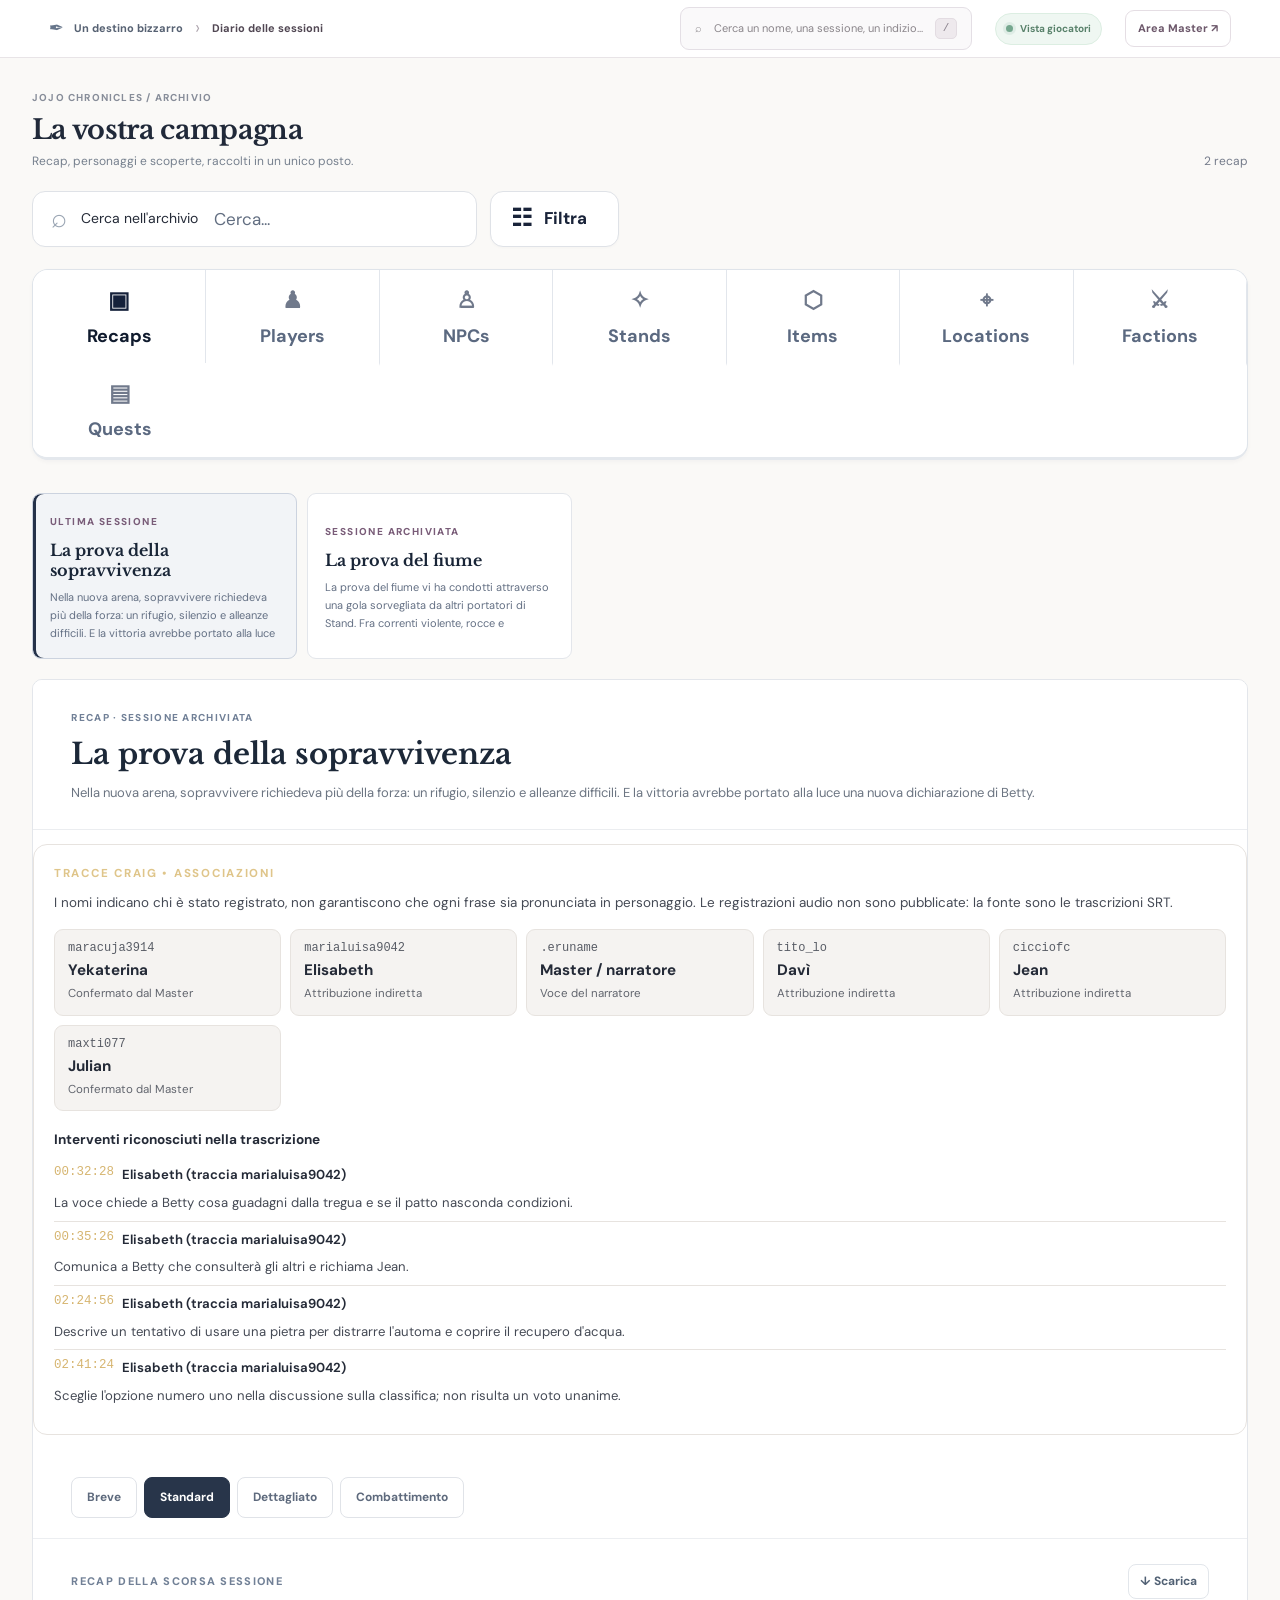
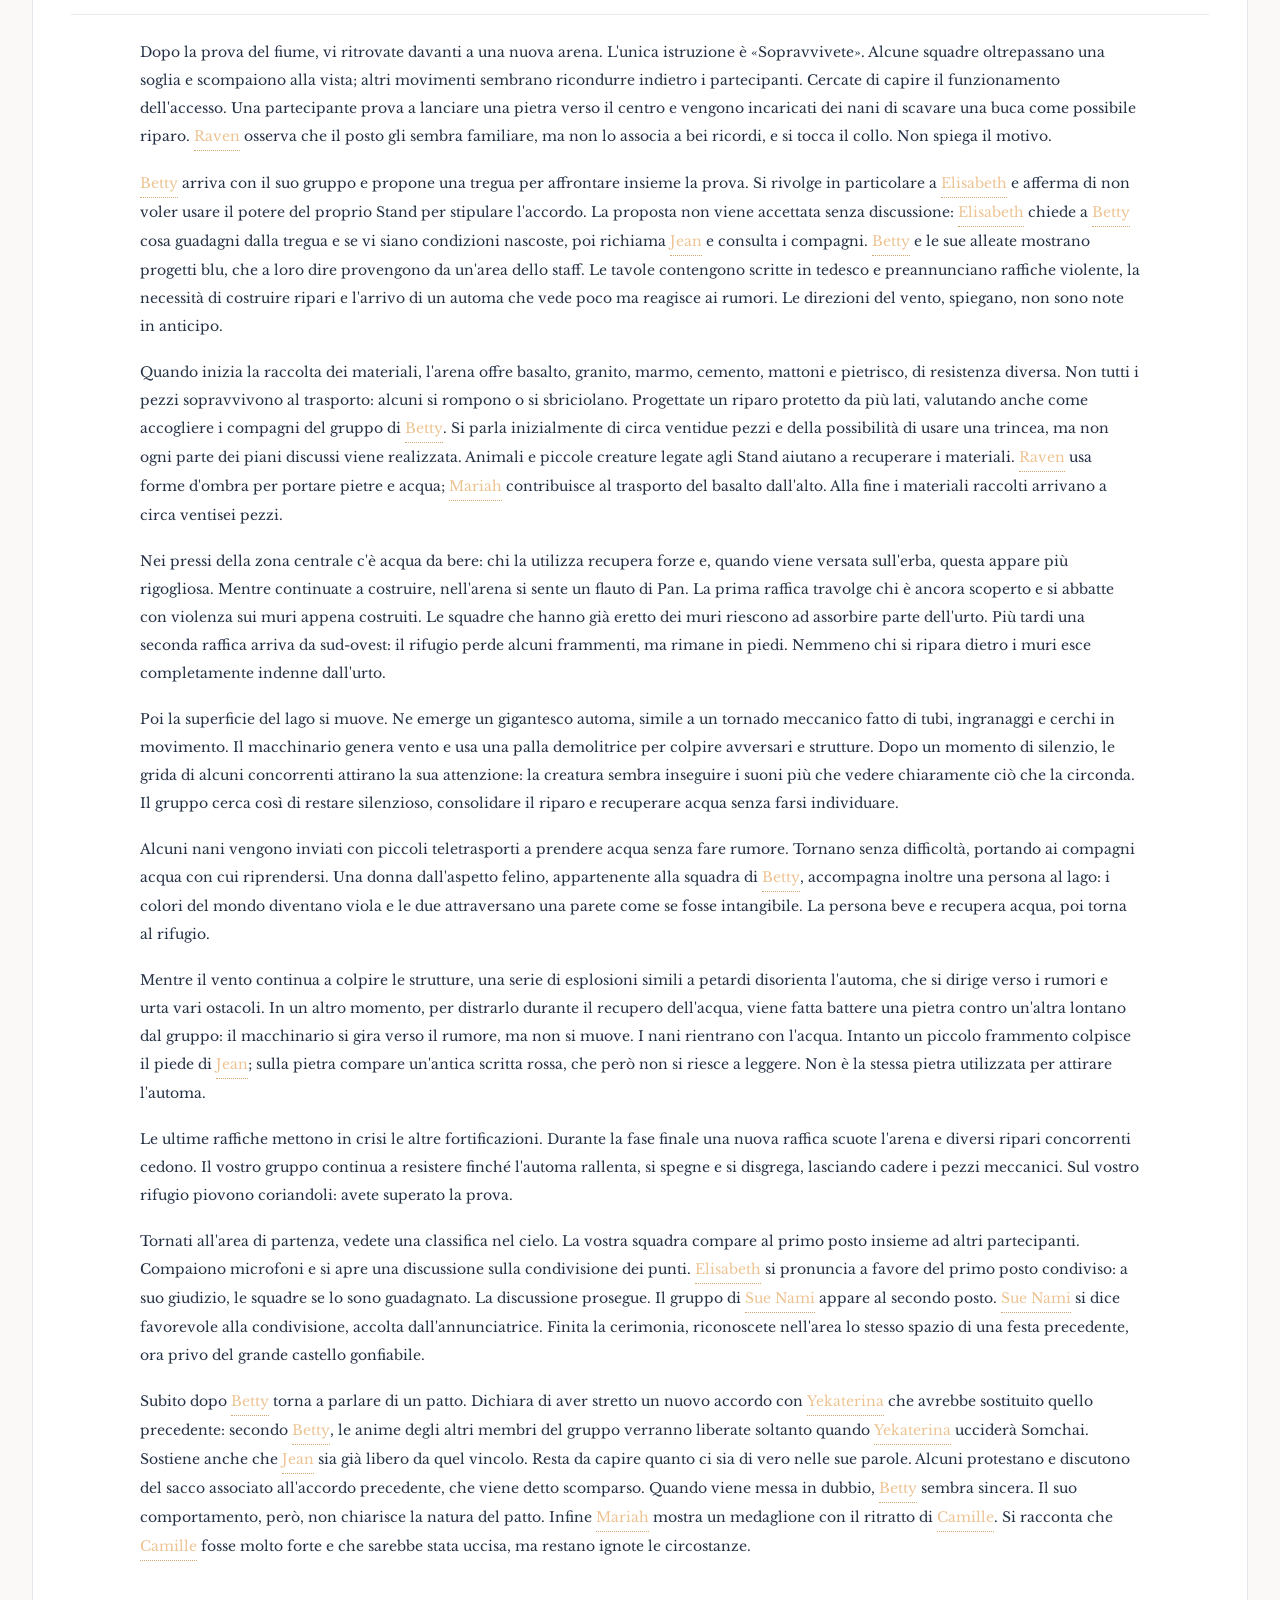
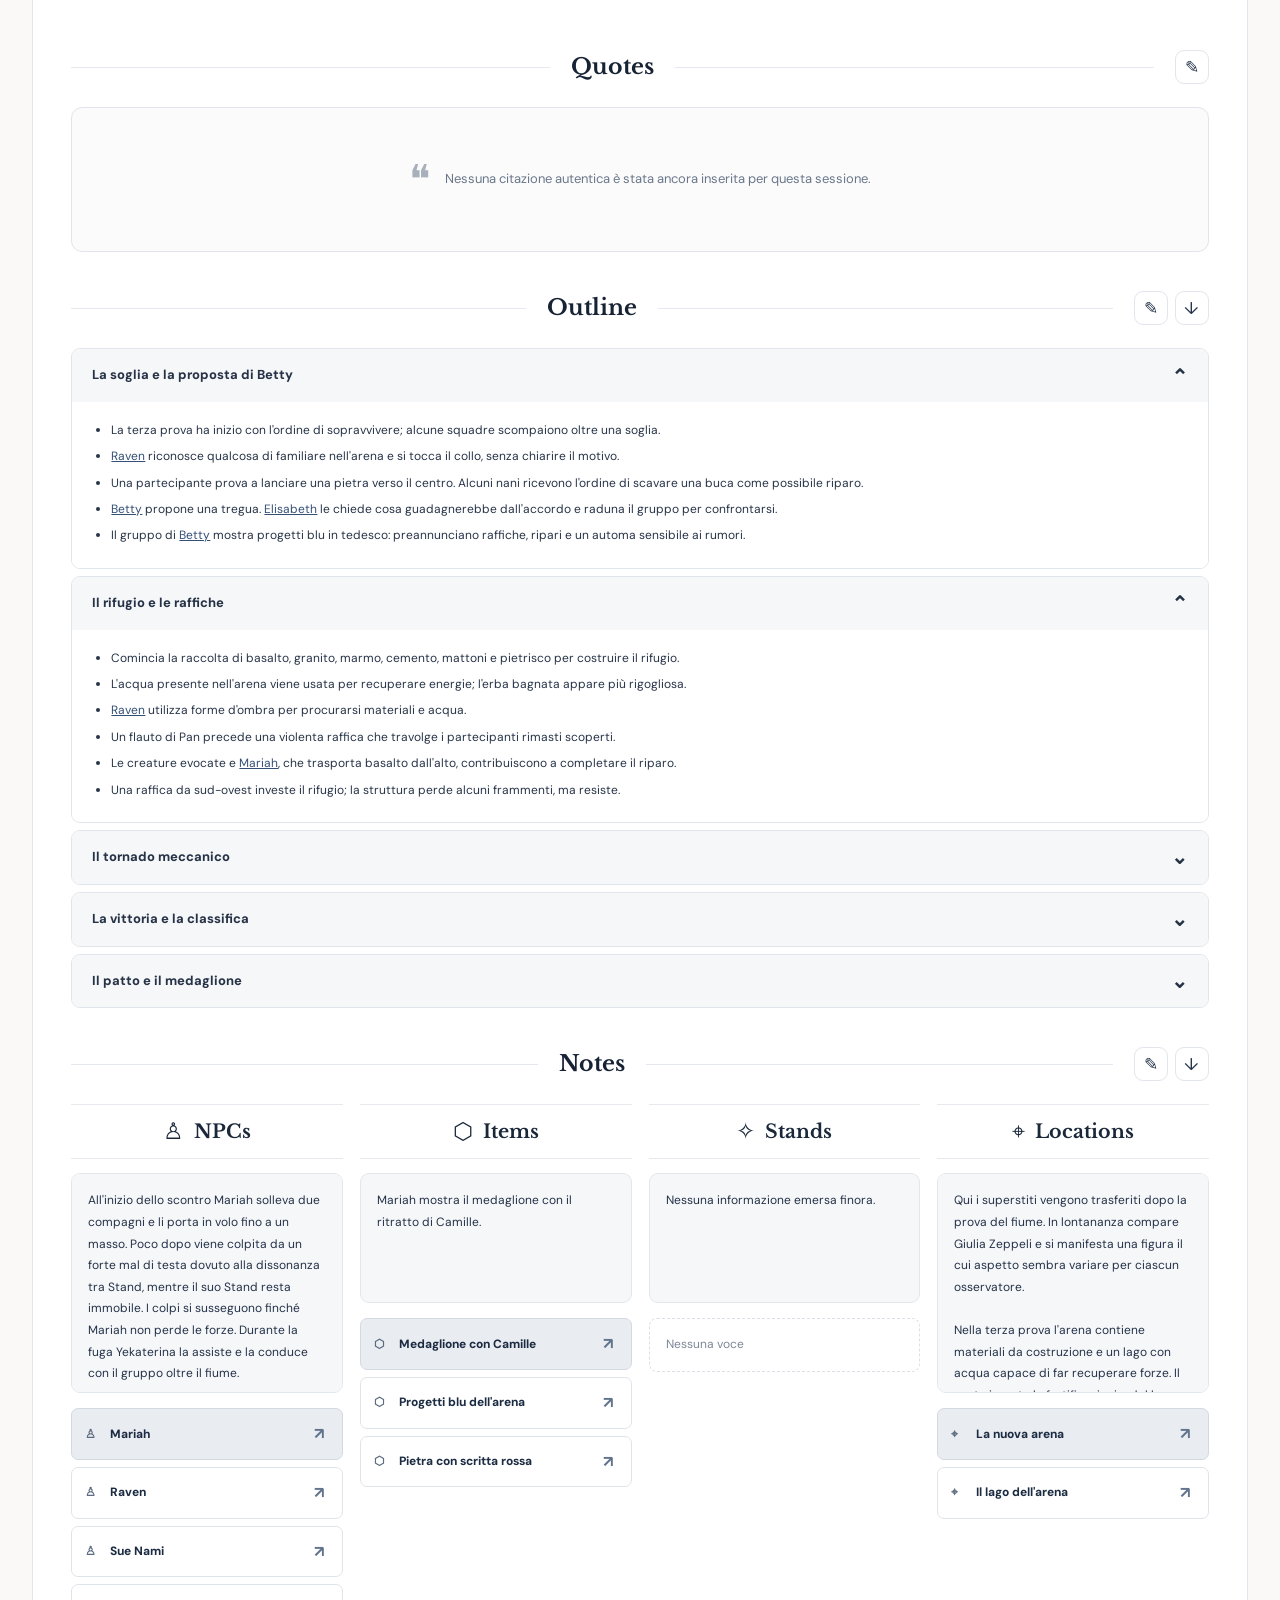
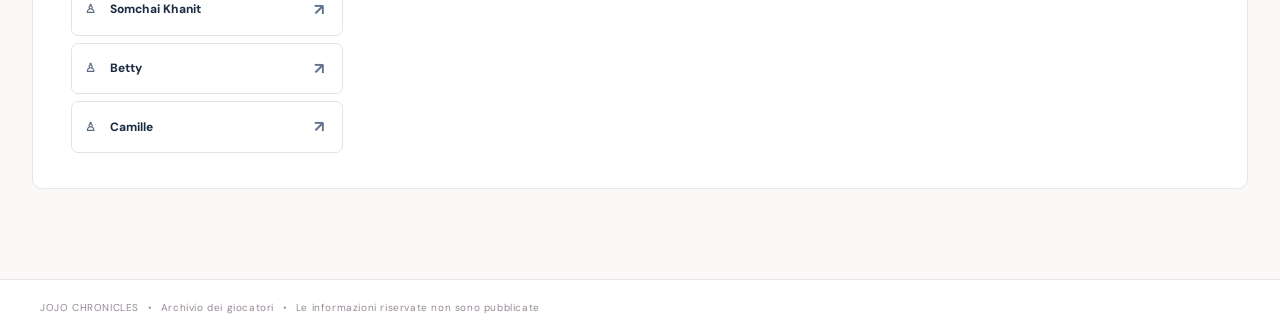
==== docs/index.html @ a3925adc "Confirm Craig speaker aliases for Yekaterina and Julian per Master" ====
<!doctype html>
<html lang="it"><head><meta charset="utf-8"/><meta name="viewport" content="width=device-width,initial-scale=1"/>
<meta name="theme-color" content="#101118"/><meta name="description" content="Archivio della campagna JoJo: resoconti, personaggi, Stand, cronologia, misteri e ricerca tra gli eventi."/>
<title>JoJo Chronicles — Memoria di campagna</title><link rel="stylesheet" href="assets/style-v2.css?v=6"/>
<link rel="stylesheet" href="assets/scrybe-setup.css?v=1"/>
<link rel="stylesheet" href="assets/editorial-theme.css?v=1"/>
<link rel="stylesheet" href="assets/screenshot-library.css?v=3"/>
<link rel="stylesheet" href="assets/stands.css?v=1"/>
<link rel="stylesheet" href="assets/craig-speakers.css?v=1"/>
<script defer src="assets/stand-visibility.js?v=3"></script>
<script defer src="assets/app-v2.js?v=27"></script></head>
<body>
<div class="shell">
 <aside class="sidebar" id="sidebar" aria-label="Navigazione principale">
  <div class="identity"><div class="sigil" aria-hidden="true">✒</div><div class="identity-words"><b>JoJo <em>Chronicles</em></b><small>Il diario della vostra avventura</small></div></div>
  <div class="campaign-chip"><span class="live-dot"></span><span>Campagna attiva <strong>Un destino bizzarro</strong><small>JoJo's Bizarre Tabletop Game</small></span></div>
  <div class="nav-label">NAVIGAZIONE</div>
  <nav class="nav">
   <button class="nav-link active" data-nav="home"><span class="nav-icon">⌂</span>Panoramica</button>
   <button class="nav-link" data-nav="sessioni"><span class="nav-icon">☷</span>Riepiloghi <span class="nav-count" id="nav-session-count">—</span></button>
   <button class="nav-link" data-nav="pg"><span class="nav-icon">♟</span>PG <span class="nav-count" id="nav-pg-count">—</span></button>
   <button class="nav-link" data-nav="npc"><span class="nav-icon">♙</span>NPC <span class="nav-count" id="nav-npc-count">—</span></button>
   <button class="nav-link" data-nav="compendio"><span class="nav-icon">▦</span>Wiki della campagna <span class="nav-count" id="nav-entry-count">—</span></button>
   <button class="nav-link" data-nav="stand"><span class="nav-icon">✧</span>Stand incontrati <span class="nav-count" id="nav-stand-count">—</span></button>
   <button class="nav-link" data-nav="oggetti"><span class="nav-icon">⌑</span>Oggetti</button>
   <button class="nav-link" data-nav="prove"><span class="nav-icon">⚑</span>Prove</button>
   <button class="nav-link" data-nav="cronologia"><span class="nav-icon">◇</span>Cronologia</button>
   <button class="nav-link" data-nav="misteri"><span class="nav-icon">❖</span>Misteri</button>
   <button class="nav-link" data-nav="ricerca"><span class="nav-icon">⌕</span>Cerca nell'archivio <span class="nav-key">/</span></button>
  </nav>
  <div class="nav-label second-label">IL GRUPPO</div><div class="sidebar-party" id="sidebar-party"></div>
  <div class="sidebar-bottom"><div class="shield">✦</div><div><b>Archivio condiviso</b><small>Ciò che avete scoperto lungo il cammino.</small></div></div>
 </aside>
 <div class="mobile-shade" id="mobile-shade"></div>
 <div class="workspace">
  <header class="topbar">
   <button class="icon-btn mobile-menu" id="menu-toggle" aria-label="Apri menu">☰</button>
   <div class="breadcrumbs"><a class="library-home-link" href="#/home" title="Torna alla panoramica"><span class="small-quill">✒</span> Un destino bizzarro</a><span class="crumb-slash">›</span><b id="breadcrumb">Panoramica</b></div>
   <div class="top-actions"><button class="top-search" id="search-jump">⌕ <span>Cerca un nome, una sessione, un indizio...</span><kbd>/</kbd></button><span class="player-mode"><span class="live-dot"></span><span>Vista giocatori</span></span><a class="master-top-link" href="master.html">Area Master ↗</a></div>
  </header>
  <main class="main" id="main" tabindex="-1">
   <section class="view" id="view-home">
    <div class="eyebrow">LA VOSTRA CAMPAGNA <span class="eyebrow-rule"></span> CRONACHE</div>
    <div class="home-hero"><div class="hero-copy"><p class="section-meta"><span class="hero-status-dot"></span> CAMPAGNA IN CORSO</p><h1 id="campaign-title">Un destino <em>bizzarro.</em></h1><p class="hero-sub" id="campaign-subtitle">Le storie, i luoghi e i personaggi che avete incontrato. Nessun segreto del Master.</p><div class="hero-actions"><button class="primary-btn" id="hero-session">Leggi l'ultima sessione <span>↗</span></button><button class="secondary-btn" data-go="compendio">Esplora il compendio →</button></div></div><div class="hero-mark"><div class="hero-symbol">✒</div><span>CRONACHE DI JOJO</span></div></div>
    <div class="sq-campaign-nav" aria-label="Sezioni campagna"><button data-go="sessioni"><span class="sq-quick-icon">▤</span><strong>Riepiloghi</strong><small>Le sessioni</small></button><button data-go="pg"><span class="sq-quick-icon">♟</span><strong>Personaggi</strong><small>I protagonisti</small></button><button data-go="npc"><span class="sq-quick-icon">♜</span><strong>NPC</strong><small>Incontri e rapporti</small></button><button data-go="stand"><span class="sq-quick-icon">✧</span><strong>Stand</strong><small>Quelli incontrati</small></button><button data-go="oggetti"><span class="sq-quick-icon">♢</span><strong>Oggetti</strong><small>Scoperte e bottino</small></button><button data-go="prove"><span class="sq-quick-icon">⚑</span><strong>Prove</strong><small>Sfide e obiettivi</small></button><button data-go="compendio"><span class="sq-quick-icon">✧</span><strong>Wiki</strong><small>Tutte le voci</small></button></div>
    <div class="stats"><div class="stat"><span>SESSIONI NEL DIARIO</span><strong id="count-sessions">0</strong><small>Resoconti archiviati</small></div><div class="stat"><span>VOCI DEL COMPENDIO</span><strong id="count-entries">0</strong><small>Informazioni conosciute</small></div><div class="stat"><span>STAND CONOSCIUTI</span><strong id="count-stand">0</strong><small>Abilità osservate</small></div><div class="stat"><span>MOMENTI DELLA STORIA</span><strong id="count-events">0</strong><small>Passaggi nella cronologia</small></div></div>
    <div class="home-columns"><div class="home-primary"><div class="section-line"><div><span class="overline">ULTIMA SESSIONE</span><h2>Riprendi la storia</h2></div><button class="text-button" data-go="sessioni">Tutte le sessioni ↗</button></div><div id="featured-session"></div><div class="section-line space-top"><div><span class="overline">APPENA SCOPERTI</span><h2>Dal compendio</h2></div><button class="text-button" data-go="compendio">Esplora ↗</button></div><div class="featured-entities" id="home-entities"></div></div>
    <div class="home-secondary"><div class="insight"><span class="overline">MEMORIA DI CAMPAGNA</span><h3>Ricordi una scena,<br/>ma non dove?</h3><p>Cerca nelle sessioni, nelle schede e negli eventi archiviati. Ogni risultato rimanda al punto da cui proviene.</p><button class="secondary-btn block" data-go="ricerca">Cerca nella storia ↗</button></div><div class="next-events"><span class="overline">PASSAGGI RECENTI</span><div id="home-moments"></div><button class="text-button" data-go="cronologia">Cronologia completa →</button></div></div></div>
   </section>
   <section class="view hidden" id="view-sessioni">
    <div class="scrybe-library">
      <div class="library-headline"><div><span class="library-eyebrow">JOJO CHRONICLES / ARCHIVIO</span><h1>La vostra campagna</h1><p>Recap, personaggi e scoperte, raccolti in un unico posto.</p></div><span class="library-chapter-count" id="library-count-label"></span></div>
      <div class="library-toolbar">
        <label class="library-search"><span class="search-mark" aria-hidden="true">⌕</span><span class="sr-only">Cerca nell'archivio</span><input type="search" id="library-search-input" placeholder="Cerca..." autocomplete="off"/></label>
        <div class="library-filter-wrap"><button type="button" id="library-filter-toggle" class="library-filter-button" aria-expanded="false"><span aria-hidden="true">☷</span> Filtra <span id="library-filter-indicator"></span></button>
          <div class="library-filter-popup hidden" id="library-filter-popup"><label><input type="checkbox" id="library-filter-session"/> Solo elementi della sessione selezionata</label><button type="button" id="library-filter-clear">Azzera filtro</button></div>
        </div>
      </div>
      <nav class="library-category-tabs" aria-label="Categorie dell'archivio">
        <button class="library-cat active" data-library="recaps" aria-selected="true"><span class="library-tab-icon" aria-hidden="true">▣</span><span>Recaps</span></button>
        <button class="library-cat" data-library="players" aria-selected="false"><span class="library-tab-icon" aria-hidden="true">♟</span><span>Players</span></button>
        <button class="library-cat" data-library="npcs" aria-selected="false"><span class="library-tab-icon" aria-hidden="true">♙</span><span>NPCs</span></button>
        <button class="library-cat" data-library="stands" aria-selected="false"><span class="library-tab-icon" aria-hidden="true">✧</span><span>Stands</span></button>
        <button class="library-cat" data-library="items" aria-selected="false"><span class="library-tab-icon" aria-hidden="true">⬡</span><span>Items</span></button>
        <button class="library-cat" data-library="locations" aria-selected="false"><span class="library-tab-icon" aria-hidden="true">⌖</span><span>Locations</span></button>
        <button class="library-cat" data-library="factions" aria-selected="false"><span class="library-tab-icon" aria-hidden="true">⚔</span><span>Factions</span></button>
        <button class="library-cat" data-library="quests" aria-selected="false"><span class="library-tab-icon" aria-hidden="true">▤</span><span>Quests</span></button>
      </nav>
      <div id="library-recap-pane">
        <div class="library-recaps-layout"><div id="session-list" class="journal-list"></div><article id="session-reader" class="reader"><div class="empty-state">Seleziona una sessione.</div></article></div>
      </div>
      <div id="library-entity-pane" class="hidden"><div id="library-entity-list" class="library-entry-list"></div></div>
    </div>
   </section>
   <section class="view hidden" id="view-pg"><div class="page-heading"><span class="overline">I PROTAGONISTI DELLA STORIA</span><h1>Personaggi giocanti</h1><p>Un diario personale per ciascun PG: ciò che gli accade, ferite e cambiamenti documentati, oggetti ottenuti, usati o perduti e incontri sessione dopo sessione.</p></div><div class="character-view-toolbar"><span id="pg-count-label">—</span><button class="secondary-btn" data-go="sessioni">Leggi il diario della campagna →</button></div><div id="pg-grid" class="character-grid"></div></section>
   <section class="view hidden" id="view-npc"><div class="page-heading"><span class="overline">ALLEATI • AVVERSARI • SCONOSCIUTI</span><h1>Personaggi non giocanti</h1><p>Chi sono gli NPC incontrati, come si sono comportati, quali poteri hanno mostrato e che cosa è cambiato nei loro rapporti con il gruppo in ogni sessione.</p></div><div class="character-view-toolbar"><span id="npc-count-label">—</span><button class="secondary-btn" data-go="compendio">Compendio completo →</button></div><div id="npc-grid" class="character-grid"></div></section>
   <section class="view hidden" id="view-compendio"><div class="page-heading"><span class="overline">PERSONE • POTERI • LUOGHI</span><h1>Compendio</h1><p>Chi avete incontrato e cosa avete scoperto. Ogni scheda mostra i legami con gli altri elementi della storia.</p></div><div class="filterbar" id="filters"></div><div class="compendium-toolbar"><span id="entry-count-label">—</span><div class="compendium-controls"><div class="view-mode" aria-label="Visualizzazione schede"><button type="button" id="view-grid" class="view-mode-btn active" aria-label="Vista griglia" title="Vista griglia">▦</button><button type="button" id="view-list" class="view-mode-btn" aria-label="Vista elenco" title="Vista elenco">☷</button></div><label><span class="sr-only">Filtra le schede</span><input class="field compact" id="entry-search" placeholder="Filtra le schede…" autocomplete="off"/></label></div></div><div id="entry-grid" class="compendium-grid"></div></section>
   <section class="view hidden" id="view-stand"><div class="page-heading"><span class="overline">WIKI DELLA CAMPAGNA / STAND</span><h1>Stand incontrati</h1><p>Le manifestazioni osservate lungo l’avventura. Ogni potere riportato qui è soltanto quello che è stato rivelato durante una sessione.</p></div><div class="stand-intro"><strong>Il vostro dossier degli Stand.</strong> Le schede compaiono soltanto dopo un incontro documentato in un recap pubblicato e approvato dal Master. Identità, capacità non osservate e statistiche rimangono nascoste.</div><div class="stand-toolbar"><span id="stand-count-label" class="stand-counter">—</span><label><span class="sr-only">Cerca uno Stand incontrato</span><input class="field compact" type="search" id="stand-search" placeholder="Cerca uno Stand o un potere osservato…" autocomplete="off"/></label></div><div id="stand-grid" class="stand-grid"></div></section>
   <section class="view hidden" id="view-oggetti"><div class="page-heading"><span class="overline">WIKI DELLA CAMPAGNA / OGGETTI</span><h1>Oggetti e ritrovamenti</h1><p>Gli oggetti che hanno avuto un ruolo nelle vostre avventure, distinti da quelli conservati nell’inventario.</p></div><div id="items-index" class="character-grid"></div></section>
   <section class="view hidden" id="view-prove"><div class="page-heading"><span class="overline">WIKI DELLA CAMPAGNA / OBIETTIVI</span><h1>Prove e obiettivi</h1><p>Le sfide che avete affrontato, gli esiti conosciuti e le prove ancora da superare.</p></div><div id="trials-index" class="compendium-grid"></div></section>
   <section class="view hidden" id="view-cronologia"><div class="page-heading"><span class="overline">RICOSTRUISCI GLI AVVENIMENTI</span><h1>Cronologia</h1><p>Momenti significativi della campagna, nell'ordine in cui si sono svolti.</p></div><div id="timeline-list" class="history-list"></div></section>
   <section class="view hidden" id="view-misteri"><div class="page-heading"><span class="overline">DOMANDE ANCORA APERTE</span><h1>Indizi e fili narrativi</h1><p>Ciò che i personaggi hanno osservato senza aver ancora trovato tutte le risposte. Nessuna anticipazione della trama.</p></div><div id="mystery-list" class="mystery-grid"></div></section>
   <section class="view hidden" id="view-ricerca"><div class="page-heading"><span class="overline">CONSULTA LA MEMORIA</span><h1>Cerca nell'archivio</h1><p>Una ricerca sui contenuti pubblicati, con rimandi precisi a schede e sessioni. Non inventa risposte quando mancano informazioni.</p></div><form id="memory-form" class="memory-form"><span>⌕</span><input id="memory-query" placeholder="Es. Cosa sappiamo di Killian? Come hanno attraversato il fiume?" autocomplete="off" aria-label="Termini da cercare"/><button type="submit">Cerca ↗</button></form><div class="memory-hint">Ricerca testuale locale sulle informazioni approvate dal Master. Non è una chat AI.</div><div id="memory-results" aria-live="polite"></div></section>
  </main>
  <footer class="footer">JOJO CHRONICLES <span>•</span> Archivio dei giocatori <span>•</span> Le informazioni riservate non sono pubblicate</footer>
 </div>
</div>
<dialog id="detail" class="detail-dialog"><div class="detail-panel"><div class="detail-header"><div class="overline" id="detail-type"></div><button id="detail-close" class="icon-btn" aria-label="Chiudi la scheda">✕</button></div><h2 id="detail-title"></h2><p class="detail-subtitle" id="detail-subtitle"></p><div id="detail-content"></div></div></dialog>
</body></html>
---- docs/assets/style-v2.css ----
@import url('https://fonts.googleapis.com/css2?family=DM+Sans:wght@400;500;600;700;800&family=Manrope:wght@400;500;600;700;800&display=swap');
:root{color-scheme:dark;--bg:#101117;--side:#0b0d13;--panel:#181922;--panel2:#20212b;--line:#2b2c37;--line2:#393844;--text:#f3f0ee;--muted:#a3a2b0;--dim:#777985;--accent:#d7b579;--purple:#9c88be;--button:#242330}
*{box-sizing:border-box}html{scroll-behavior:smooth}body{margin:0;background:var(--bg);color:var(--text);font:14px/1.56 'DM Sans',system-ui,sans-serif}button,input{font:inherit}button{cursor:pointer}a{color:inherit}button:focus-visible,input:focus-visible{outline:2px solid var(--accent);outline-offset:3px}.hidden{display:none!important}
.shell{display:flex;min-height:100vh}.sidebar{width:268px;flex:0 0 268px;background:var(--side);border-right:1px solid #24252e;display:flex;flex-direction:column;padding:22px 14px 18px;position:sticky;top:0;height:100vh;z-index:10;overflow:auto}.identity{display:flex;gap:11px;align-items:center;padding:2px 8px 25px}.sigil{font-family:Georgia,serif;display:flex;align-items:center;justify-content:center;background:linear-gradient(140deg,#45364b,#1b1a26);border:1px solid #6a5261;border-radius:10px;width:42px;height:42px;font-size:24px;color:#f6ecdd;font-weight:bold}.sigil span{color:var(--accent);font-size:14px;margin-left:1px}.identity-words{display:flex;flex-direction:column;line-height:1.2}.identity b{font-size:13px;letter-spacing:.13em;font-weight:800}.identity em{font-style:normal;color:var(--accent)}.identity small{font-size:9px;letter-spacing:.16em;color:var(--dim);margin-top:6px}.campaign-chip{border-radius:10px;background:#191922;border:1px solid #30303a;padding:12px 10px;margin:1px 4px 25px;display:flex;align-items:flex-start;gap:9px;font-size:10px;font-weight:800;letter-spacing:.07em}.campaign-chip small{display:block;color:var(--dim);font-size:10px;letter-spacing:0;font-weight:500;margin-top:3px}.live-dot{flex:0 0 7px;width:7px;height:7px;margin-top:6px;border-radius:50%;background:#a994bb;box-shadow:0 0 11px #8a5caa55}.nav-label{color:#777783;font-weight:800;letter-spacing:.17em;font-size:10px;margin:0 14px 9px}.nav{display:flex;flex-direction:column;gap:4px}.nav-link{background:transparent;color:#a7a5b2;border:1px solid transparent;border-radius:8px;display:flex;align-items:center;gap:12px;padding:11px 13px;text-align:left;width:100%;font-weight:650;font-size:12px}.nav-link:hover{background:#191923;color:white}.nav-link.active{background:linear-gradient(95deg,#312b3d,#24202e);color:#f1d49c;border-color:#4d4055}.nav-icon{width:18px;text-align:center;font-size:17px;color:#9e91af}.nav-link.active .nav-icon{color:#e5be7f}.nav-count,.nav-key{margin-left:auto;font-size:10px;background:#242430;color:#93929d;border-radius:5px;padding:1px 7px;font-weight:600}.second-label{margin-top:31px}.sidebar-party{display:flex;flex-direction:column;gap:4px}.side-person{border:0;background:transparent;display:flex;gap:10px;align-items:center;padding:7px 13px;text-align:left;color:#c6c0cd;border-radius:8px;font-size:12px;font-weight:600}.side-person:hover{background:#1e1c28;color:white}.avatar{width:29px;height:29px;border-radius:8px;display:grid;place-items:center;background:linear-gradient(145deg,#6c5266,#292436);border:1px solid #534357;color:#ead8c7;font:700 13px Georgia,serif}.sidebar-bottom{margin-top:auto;border-top:1px solid #292932;padding:22px 10px 4px;display:flex;gap:12px}.sidebar-bottom .shield{width:29px;height:29px;border-radius:8px;background:#22232a;color:#c8b58c;display:grid;place-items:center}.sidebar-bottom b{font-size:11px;display:block}.sidebar-bottom small{font-size:10px;color:#82808d;display:block;margin-top:3px}
.workspace{flex:1;min-width:0}.topbar{height:68px;border-bottom:1px solid #292931;display:flex;align-items:center;justify-content:space-between;padding:0 32px;position:sticky;top:0;background:#111218f2;backdrop-filter:blur(18px);z-index:5}.breadcrumbs{display:flex;align-items:center;gap:10px;font-size:12px;color:#868591}.breadcrumbs b{color:#d6d2d9;font-weight:650}.crumb-slash{color:#4c4a56}.top-actions{display:flex;align-items:center;gap:23px}.top-search{min-width:270px;display:flex;gap:12px;align-items:center;border:1px solid #343440;border-radius:8px;background:#20202a;color:#a5a1af;padding:8px 12px;font-size:12px}.top-search kbd{margin-left:auto;background:#2d2c36;padding:1px 7px;border-radius:5px;font-size:11px}.player-mode{font-size:11px;color:#b6c6a6;white-space:nowrap}.player-mode:first-letter{color:#79a57a}.main{max-width:1500px;margin:0 auto;padding:33px 38px 75px;min-height:calc(100vh - 122px)}.footer{border-top:1px solid #24252e;color:#6f707f;font-size:10px;letter-spacing:.06em;padding:20px 40px}.footer span{padding:0 5px;color:#a8946e}.view{animation:appear .26s ease}@keyframes appear{from{opacity:.5;transform:translateY(5px)}to{opacity:1;transform:translateY(0)}}h1,h2,h3,p{margin-top:0}.eyebrow,.overline,.section-meta{color:#b5a184;font-size:10px;letter-spacing:.17em;font-weight:800}.eyebrow{display:flex;align-items:center;gap:12px;margin-bottom:18px}.eyebrow-rule{width:28px;height:1px;background:#89765f}.section-meta{color:#b5a3bd}.home-hero{min-height:310px;background:radial-gradient(ellipse at 82% 45%,#60436250 0%,transparent 34%),radial-gradient(ellipse at 90% 90%,#8c5f6430,transparent 45%),linear-gradient(110deg,#25202f,#151820 70%);border:1px solid #39313e;border-radius:14px;display:grid;grid-template-columns:minmax(0,1fr) 200px;align-items:center;padding:36px 42px;overflow:hidden;position:relative}.home-hero:after{content:'';position:absolute;inset:-40px -15px auto auto;height:240px;width:260px;background:repeating-conic-gradient(from 8deg,#d6aa8940 0deg 2deg,transparent 2deg 30deg);mask-image:radial-gradient(ellipse,transparent 38%,black 39%,transparent 40%);pointer-events:none}.hero-copy{position:relative;z-index:1}.home-hero h1{font:600 clamp(35px,4vw,58px)/1.11 Georgia,'Times New Roman',serif;letter-spacing:-.04em;margin:13px 0 12px;max-width:640px}.home-hero h1 em{display:block;color:#e1ba83;font-style:italic;font-weight:400}.hero-sub{max-width:460px;color:#bcb8c5;font-size:13px;line-height:1.8}.hero-actions{display:flex;gap:12px;flex-wrap:wrap;margin-top:25px}.primary-btn,.secondary-btn{border-radius:7px;padding:10px 17px;font-weight:750;font-size:12px;transition:transform .15s,border-color .15s}.primary-btn:hover,.secondary-btn:hover{transform:translateY(-1px)}.primary-btn{color:#191722;background:#dfbc88;border:1px solid #d1b381}.primary-btn span{margin-left:9px}.secondary-btn{color:#d6cbd5;background:#ffffff09;border:1px solid #514756}.secondary-btn:hover{border-color:#c5a9ba}.secondary-btn.block{width:100%}.hero-mark{border:1px solid #846e8555;border-radius:50%;height:173px;width:173px;display:flex;align-items:center;justify-content:center;flex-direction:column;transform:rotate(-12deg);box-shadow:0 0 0 15px #a77e9a0b,0 0 0 30px #c8a68507}.hero-symbol{font-family:Georgia,serif;color:#d6af87;font-size:66px;font-weight:700;text-shadow:0 5px 35px #d2a48199}.hero-mark>span{font-size:8px;letter-spacing:.4em;color:#b29bba}.stats{margin-top:19px;display:grid;grid-template-columns:repeat(4,minmax(0,1fr));gap:13px}.stat{border:1px solid #2d2d38;background:#171821;border-radius:10px;padding:16px 21px}.stat span{font-size:9px;letter-spacing:.14em;color:#898698;font-weight:750}.stat strong{display:block;font:500 33px Georgia,serif;color:#edddcb;margin:6px 0 2px}.stat small{color:#777582;font-size:11px}.home-columns{display:grid;grid-template-columns:minmax(0,1.7fr) minmax(270px,.9fr);gap:25px;margin-top:37px}.section-line{display:flex;justify-content:space-between;align-items:end;gap:10px;margin-bottom:15px}.section-line h2{font:500 24px Georgia,serif;margin:5px 0 0}.text-button{color:#cfb58b;border:0;background:transparent;font-size:11px;font-weight:750}.text-button:hover{text-decoration:underline}.space-top{margin-top:31px}.session-feature{width:100%;text-align:left;padding:22px 24px;background:linear-gradient(120deg,#26202e,#191a24);border:1px solid #413646;border-radius:12px;color:var(--text)}.session-feature:hover{border-color:#a88279}.mini-label{font-size:10px;letter-spacing:.14em;color:#c9a976;font-weight:750}.session-feature h3{font:500 26px Georgia,serif;margin:14px 0 9px}.session-feature p{font-size:12px;color:#b9b6bd;line-height:1.75;max-height:80px;overflow:hidden}.card-bottom{display:flex;align-items:center;justify-content:space-between;border-top:1px solid #ffffff15;padding-top:15px;font-size:11px;color:#b7a3a7}.card-bottom b{color:#ecc38e}.featured-entities{display:grid;grid-template-columns:repeat(3,minmax(0,1fr));gap:12px}.small-entity{padding:17px;border:1px solid #36343e;background:#1a1a24;border-radius:10px;text-align:left;color:var(--text);min-height:145px}.small-entity:hover{border-color:#927a8f}.small-entity span{font-size:9px;color:#a68faa;letter-spacing:.12em}.small-entity b{display:block;font:500 19px Georgia,serif;margin:15px 0 7px}.small-entity small{font-size:11px;color:#aaa2b1;line-height:1.55;display:-webkit-box;-webkit-line-clamp:2;-webkit-box-orient:vertical;overflow:hidden}.insight{background:#20202a;border:1px solid #34313e;border-radius:12px;padding:24px}.insight h3{font:500 24px/1.25 Georgia,serif;margin:17px 0 8px}.insight p{color:#a9a7b2;line-height:1.75;font-size:12px;margin-bottom:19px}.next-events{padding:23px 20px;border:1px solid #30313a;border-radius:12px;margin-top:18px}.moment-preview{border-left:1px solid #735e75;padding:6px 0 11px 17px;margin:12px 0;position:relative}.moment-preview:before{content:'';position:absolute;width:7px;height:7px;background:#d8ac7e;border:2px solid #25242c;left:-5px;top:10px;border-radius:50%}.moment-preview b{font-size:10px;color:#c9a374}.moment-preview p{font-size:12px;color:#c5bfca;margin:2px 0 0}
.page-heading{border-bottom:1px solid #2a2b35;margin-bottom:26px;padding-bottom:24px}.page-heading h1{font:500 clamp(34px,4vw,48px) Georgia,serif;margin:7px 0 9px}.page-heading p{max-width:720px;color:#a5a3b0;margin:0;font-size:13px;line-height:1.7}.journal-layout{display:grid;grid-template-columns:300px minmax(0,1fr);gap:22px;align-items:start}.journal-list{display:grid;gap:10px}.journal-item{border:1px solid #32313d;background:#1b1b26;color:var(--text);border-radius:10px;padding:18px;text-align:left;width:100%}.journal-item.active,.journal-item:hover{border-color:#9b7a73;background:#282332}.journal-item h3{font:500 18px Georgia,serif;margin:10px 0 7px}.journal-item p{font-size:11px;color:#b1abb6;line-height:1.65;margin:0;max-height:56px;overflow:hidden}.reader{background:#1b1c25;border:1px solid #34343e;border-radius:12px;min-height:380px;padding:31px 36px}.reader-head{border-bottom:1px solid #393743;padding-bottom:18px;margin-bottom:25px}.reader-head h2{font:500 34px/1.2 Georgia,serif;margin:8px 0}.reader-meta{color:#89838e;font-size:11px}.reader-content{max-width:830px}.reader-content h3{font:500 24px Georgia,serif;color:#e4c298;margin:28px 0 8px}.reader-content p{font:400 13px/1.94 'DM Sans',sans-serif;color:#d1ccd1;margin-bottom:18px}.reader-content .inline-link,.detail-content .inline-link{background:transparent;padding:0;border:0;color:#edc392;border-bottom:1px dotted #d2a66d;font:inherit}.reader-content .inline-link:hover{text-decoration:underline}.section-divider{border-top:1px solid #37333e;margin:26px 0 22px}.reader-subtitle{color:#d4b47f;font-size:10px;letter-spacing:.16em;font-weight:800;margin:0 0 13px}.event-line{display:flex;gap:15px;padding:11px 0;border-bottom:1px solid #ffffff10}.event-line time{min-width:56px;color:#cda86f;font-weight:750;font-size:11px}.event-line div{font-size:12px;color:#c3bbc7}.related-pills{display:flex;flex-wrap:wrap;gap:7px}.related-pills button,.tag{background:#2b2632;border:1px solid #403746;color:#d4c6d3;border-radius:6px;padding:5px 10px;font-size:11px}.related-pills button:hover{border-color:#b39c85}.session-reader-actions{display:flex;gap:9px;align-items:center;flex-wrap:wrap;margin-top:24px}.action-button{background:#262531;border:1px solid #47414c;border-radius:7px;color:#d6cfda;padding:8px 13px;font-size:11px}.action-button:hover{border-color:var(--accent)}.status-quiet{display:inline-block;color:#c7a6ab;background:#48354155;border:1px solid #71535b;border-radius:5px;padding:3px 7px;font-size:10px;letter-spacing:.06em}
.filterbar{display:flex;flex-wrap:wrap;gap:7px;margin-bottom:18px}.chip{background:#20212c;color:#a9a5b3;border:1px solid #353541;border-radius:7px;padding:8px 13px;font-size:11px;font-weight:750}.chip:hover,.chip.active{border-color:#9a806d;background:#39303b;color:#f4d4a8}.compendium-toolbar{display:flex;align-items:center;justify-content:space-between;margin:20px 0 15px;color:#9693a0;font-size:12px}.field{background:#1c1d26;border:1px solid #383742;color:#efedf1;border-radius:7px;padding:10px 12px;outline:0}.field:focus{border-color:var(--accent)}.field.compact{font-size:11px;min-width:210px}.compendium-grid{display:grid;grid-template-columns:repeat(3,minmax(0,1fr));gap:13px}.entity-card{display:flex;flex-direction:column;background:#1a1b24;border:1px solid #33333d;border-radius:10px;text-align:left;padding:20px;color:var(--text);min-height:205px}.entity-card:hover{border-color:#987d8e;background:#20202b}.entity-icon{display:flex;justify-content:space-between;align-items:center}.entity-icon .diamond{display:grid;place-items:center;width:38px;height:38px;border-radius:10px;border:1px solid #5c4761;background:#3b2d41;color:#eac391;font-size:18px}.entity-card .type{font-size:10px;letter-spacing:.15em;color:#a99ab5}.entity-card h3{font:500 21px Georgia,serif;margin:18px 0 8px}.entity-card p{font-size:11px;color:#aca7b5;line-height:1.65;flex:1;margin-bottom:12px}.entity-card-footer{display:flex;justify-content:space-between;gap:8px;align-items:center;border-top:1px solid #ffffff12;padding-top:11px;color:#958b9c;font-size:10px}.entity-card-footer b{color:#c5a47f;font-weight:650}
.history-list{max-width:980px;position:relative;margin-left:9px;padding-left:28px;border-left:1px solid #725d70}.history-group{margin-bottom:36px}.history-group-title{font:500 22px Georgia,serif;color:#efe0d3;margin:0 0 20px;position:relative}.history-group-title:before{content:'◆';color:#d1ac7c;font-size:13px;position:absolute;left:-37px;top:5px}.history-event{padding:0 0 20px;position:relative;display:grid;grid-template-columns:63px 1fr;gap:18px}.history-event:before{content:'';position:absolute;left:-32px;top:6px;border-radius:50%;background:#aa7d8c;width:6px;height:6px}.history-event time{font-size:11px;font-weight:800;color:#bd9b6e}.history-event b{display:block;color:#efe8e8;font-weight:600}.history-event p{color:#a5a3af;font-size:12px;line-height:1.6;margin:5px 0}.history-event button{font-size:10px;background:none;border:0;color:#cdb185;padding:0}.mystery-grid{display:grid;grid-template-columns:repeat(2,minmax(0,1fr));gap:14px}.mystery{background:linear-gradient(145deg,#26202c,#191b24);border:1px solid #443647;border-radius:11px;padding:23px;text-align:left;color:var(--text);min-height:175px}.mystery:hover{border-color:#b0908e}.mystery h3{font:500 22px Georgia,serif;margin:15px 0 8px}.mystery p{color:#ada6b5;font-size:12px;line-height:1.75;margin:0}.mystery small{color:#d1b183;font-size:10px}
.memory-form{display:flex;align-items:center;gap:12px;max-width:900px;padding:7px 8px 7px 18px;background:#20202b;border:1px solid #534556;border-radius:10px}.memory-form>span{font-size:23px;color:#c6ac8a}.memory-form input{border:0;flex:1;min-width:0;color:white;background:transparent;font-size:13px;outline:0;padding:12px 0}.memory-form button{background:#dcb780;border:0;border-radius:7px;color:#211d27;padding:11px 17px;font-weight:750}.memory-hint{font-size:11px;color:#858493;margin:12px 0 24px}.memory-results{max-width:900px}.search-result{padding:20px;margin-bottom:11px;border:1px solid #3c3945;background:#1c1c26;border-radius:9px;text-align:left;width:100%;color:var(--text)}.search-result:hover{border-color:#a28487}.search-result span{font-size:10px;color:#d1ad7f}.search-result h3{font:500 20px Georgia,serif;margin:8px 0}.search-result p{font-size:12px;line-height:1.65;color:#c1bbc9;margin:0}.no-results,.empty-state{padding:35px;background:#1b1b24;border:1px dashed #433d4b;border-radius:10px;text-align:center;color:#a8a4af}.no-results h3{color:var(--text);font:500 22px Georgia,serif}.no-results p{max-width:510px;margin:auto;font-size:12px}
.detail-dialog{background:none;border:0;padding:0;color:var(--text);width:min(680px,calc(100% - 24px));max-height:85vh}.detail-dialog::backdrop{background:#07090ddc;backdrop-filter:blur(5px)}.detail-panel{border:1px solid #595062;border-radius:13px;background:#1d1d27;box-shadow:0 30px 120px #0009;padding:29px 32px;max-height:85vh;overflow:auto}.detail-header{display:flex;justify-content:space-between;align-items:center}.detail-panel h2{font:500 34px Georgia,serif;margin:11px 0 10px}.detail-subtitle{color:#aaa5b4}.detail-content p{color:#cdc7d1;line-height:1.9;white-space:pre-wrap}.detail-content .detail-section{border-top:1px solid #393543;margin-top:18px;padding-top:18px}.detail-content .detail-label{font-weight:800;letter-spacing:.13em;font-size:10px;color:#d1ac82;margin-bottom:9px}.detail-content .tag{display:inline-block;margin:3px}.detail-content .related-pills{margin-top:8px}.icon-btn{border:1px solid #43414c;background:#292834;color:#eee;border-radius:7px;width:34px;height:34px;display:grid;place-items:center}.mobile-menu,.mobile-shade{display:none}
@media(max-width:1200px){.sidebar{width:235px;flex-basis:235px}.main{padding-left:25px;padding-right:25px}.topbar{padding:0 24px}.compendium-grid{grid-template-columns:repeat(2,minmax(0,1fr))}.home-columns{grid-template-columns:1fr}.home-secondary{display:grid;grid-template-columns:1fr 1fr;gap:14px}.next-events{margin-top:0}}@media(max-width:820px){.sidebar{position:fixed;left:0;top:0;bottom:0;transform:translateX(-100%);transition:transform .2s;height:100vh;width:265px;z-index:30}.sidebar.open{transform:translateX(0)}.mobile-shade.open{display:block;position:fixed;inset:0;background:#08080cba;z-index:20}.mobile-menu{display:grid}.topbar{height:58px}.top-search{min-width:unset}.top-search span,.top-search kbd,.player-mode span{display:none}.player-mode{font-size:15px}.journal-layout{grid-template-columns:1fr}.journal-list{display:flex;overflow-x:auto}.journal-item{min-width:235px}.reader{padding:24px}.hero-mark{display:none}.home-hero{grid-template-columns:1fr;min-height:260px}.stats{grid-template-columns:repeat(2,minmax(0,1fr))}}@media(max-width:580px){.main{padding:22px 15px 55px}.topbar{padding:0 15px}.home-hero{padding:29px 23px}.home-hero h1{font-size:39px}.hero-actions{gap:8px}.stats{gap:8px}.stat{padding:13px}.stat strong{font-size:27px}.home-secondary{display:block}.next-events{margin-top:12px}.featured-entities{grid-template-columns:1fr 1fr}.compendium-grid{grid-template-columns:1fr}.mystery-grid{grid-template-columns:1fr}.reader{padding:21px}.reader-head h2{font-size:27px}.page-heading h1{font-size:35px}.field.compact{min-width:140px}.footer{padding:20px 18px}.compendium-toolbar{gap:10px}}
.master-top-link{font-size:11px;font-weight:750;text-decoration:none;border:1px solid #564660;border-radius:7px;padding:7px 11px;color:#dbc6df;white-space:nowrap}.master-top-link:hover{color:#f1d5ac;border-color:#a48593}@media(max-width:580px){.master-top-link{font-size:10px;padding:6px 7px}.top-actions{gap:9px}}

/* Navigazione interna per resoconti molto lunghi */
.chapter-toc{background:#20202a;border:1px solid #48404d;border-radius:10px;padding:20px 23px;margin-bottom:30px}
.chapter-toc .reader-subtitle{margin-bottom:12px}
.chapter-index{display:grid;grid-template-columns:repeat(2,minmax(0,1fr));gap:7px 15px}
.chapter-index-link{display:block;width:100%;text-align:left;color:#cfc1d0;background:transparent;border:0;border-bottom:1px solid #ffffff12;padding:8px 0;font-size:12px;line-height:1.5}
.chapter-index-link:hover{color:#f4d2a1;border-color:#b99c7c}
.reader-content h3[id]{scroll-margin-top:100px}
@media(max-width:580px){.chapter-index{grid-template-columns:1fr}.chapter-toc{padding:16px}}

/* Dossier PG e NPC: cronache personali, oggetti e apparizioni */
.character-view-toolbar{display:flex;align-items:center;justify-content:space-between;gap:10px;margin-bottom:19px;font-size:12px;color:#a9a5b4}
.character-view-toolbar .secondary-btn{font-size:11px}
.character-grid{display:grid;grid-template-columns:repeat(3,minmax(0,1fr));gap:15px}
.character-card{background:linear-gradient(150deg,#21202b,#191a23);border:1px solid #37323f;border-radius:12px;padding:22px;text-align:left;color:var(--text);min-height:295px;display:flex;flex-direction:column;gap:11px}
.character-card:hover,.character-card:focus-visible{border-color:#b38b9c;box-shadow:0 12px 30px #0003;transform:translateY(-1px)}
.character-card-head{display:flex;align-items:center;gap:13px}
.character-portrait{display:grid;place-items:center;background:linear-gradient(130deg,#49314b,#2a2434);border:1px solid #765a73;border-radius:10px;width:51px;height:51px;color:#f1cead;font:600 27px Georgia,serif}
.character-role{font-size:9px;letter-spacing:.13em;color:#d4b28e;font-weight:800}
.character-card h3{font:500 25px Georgia,serif;margin:0}
.character-intro{font-size:12px;color:#bcb6c0;line-height:1.65;margin:0;min-height:54px}
.character-recent{padding:13px 14px;background:#11141b99;border:1px solid #34313d;border-radius:8px;flex:1}
.character-recent small{color:#b9a17e;font-size:10px;letter-spacing:.09em;font-weight:800}
.character-recent p{font-size:11px;line-height:1.6;color:#cfc8d0;margin:7px 0 0}
.character-card-foot{border-top:1px solid #ffffff17;padding-top:12px;display:flex;justify-content:space-between;gap:10px;font-size:10px;color:#a49aac}
.character-card-foot b{color:#e2b989}
.personal-chapter{border:1px solid #3a3341;border-radius:9px;padding:14px 15px;margin:12px 0;background:#1d1c28}
.personal-chapter-head{display:flex;align-items:center;justify-content:space-between;gap:8px;margin-bottom:10px}
.personal-chapter-head b{font:500 19px Georgia,serif;color:#e5c69b}
.personal-open-session,.inventory-source{border:0;background:none;color:#cfaa7a;font-size:11px;text-decoration:underline;padding:3px}
.personal-events{display:grid;gap:12px}
.personal-event{display:grid;grid-template-columns:51px minmax(0,1fr);gap:10px;padding:10px 0;border-top:1px solid #ffffff13}
.personal-event time{font-size:11px;color:#d8b17a;white-space:nowrap}
.personal-event small{font-size:9px;color:#b79abe;letter-spacing:.09em;font-weight:800}
.personal-event p{margin:4px 0 0;line-height:1.7;color:#ccc6d0}
.soft-review{display:inline-block;color:#a89ca9;font-size:10px;margin-top:5px}
.inventory-record{margin:9px 0;padding:13px 15px;background:#282431;border:1px solid #514457;border-radius:8px}
.inventory-record strong{font:500 18px Georgia,serif;color:#e9d5b7}
.inventory-state{display:inline-block;background:#39313d;color:#e4b992;margin-left:10px;padding:2px 7px;border-radius:5px;font-size:10px}
.inventory-record p{font-size:12px;margin:7px 0;color:#c7bdca}
.character-empty{color:#9b95a4!important;font-size:12px;font-style:italic}
@media(max-width:1150px){.character-grid{grid-template-columns:repeat(2,minmax(0,1fr))}}
@media(max-width:620px){.character-grid{grid-template-columns:1fr}.character-view-toolbar{align-items:start;flex-direction:column}.character-card{min-height:0}}
---- docs/assets/scrybe-setup.css ----
/* Campaign layout inspired by the information architecture of session-recap tools.
   Original design for JoJo Chronicles; no third-party branding or copied artwork. */
:root{--sq-cream:#f0e6d8;--sq-ink:#36302f;--sq-gold:#cca97d;--sq-violet:#afa0cf}
.sq-campaign-nav{display:grid;grid-template-columns:repeat(6,minmax(0,1fr));gap:11px;margin:18px 0 19px}
.sq-campaign-nav button{border:1px solid #423b4b;border-radius:11px;padding:15px 10px;text-align:center;background:#201e2a;color:#ded5e1;display:flex;align-items:center;flex-direction:column;gap:4px;transition:background .15s,border-color .15s}
.sq-campaign-nav button:hover,.sq-campaign-nav button:focus-visible{background:#30293a;border-color:#c0a182}
.sq-campaign-nav .sq-quick-icon{display:grid;place-items:center;width:39px;height:39px;margin-bottom:5px;border-radius:10px;background:#403246;color:#efd4a3;font-size:23px}
.sq-campaign-nav strong{font-size:12px;letter-spacing:.01em;font-weight:800}
.sq-campaign-nav small{font-size:10px;color:#a9a0b1}
.journal-layout{grid-template-columns:245px minmax(0,1fr);gap:17px}
.journal-list{position:sticky;top:89px;display:grid;align-content:start;gap:12px}
.reader{padding:0;overflow:hidden;background:#1b1c25;border:1px solid #403b48;box-shadow:0 20px 50px #08090c35}
.sq-reader-header{padding:30px 34px 25px;background:radial-gradient(ellipse at 100% 0%,#52364d6b,transparent 58%),linear-gradient(100deg,#27212e,#1c1d27);border-bottom:1px solid #483d4a}
.sq-reader-header .sq-kicker{letter-spacing:.15em;font-size:10px;color:#bda6bc;font-weight:800}
.sq-reader-header h2{font:500 clamp(30px,3vw,42px)/1.13 Georgia,serif;margin:10px 0 12px;color:#f4e9e1}
.sq-reader-subtitle{font-size:12px;line-height:1.7;color:#b1a9b7;max-width:570px;margin:0}
.sq-session-tabs{display:grid;grid-template-columns:repeat(4,minmax(0,1fr));background:#16171f;border-bottom:1px solid #41404c;gap:0}
.sq-session-tab{border:0;border-right:1px solid #34323d;border-bottom:3px solid transparent;padding:15px 7px;color:#b2acba;background:transparent;font-weight:700;font-size:11px}
.sq-session-tab:last-child{border-right:0}
.sq-session-tab:hover{color:#f1d4af;background:#25222e}
.sq-session-tab.active{color:#f2cd98;border-bottom-color:#dbb881;background:#2a2530}
.sq-session-content{padding:23px 27px 29px}
.sq-format-pills{display:grid;grid-template-columns:repeat(4,minmax(0,1fr));gap:9px;margin:0 0 16px}
.sq-format{border:1px solid #494454;border-radius:8px;background:#282631;padding:11px 8px;color:#ccc2d0;text-align:center}
.sq-format.active{border-color:#bd9e70;background:#493a3a;box-shadow:inset 0 0 0 1px #d5ad7442}
.sq-format:hover{border-color:#9d8094}
.sq-format strong{display:block;font-size:12px;color:#e9d4bd}
.sq-format small{display:block;font-size:9px;line-height:1.3;margin-top:3px;color:#aaa0ac}
.sq-recap-paper{background:var(--sq-cream);background-image:linear-gradient(100deg,#ffffff18,transparent 55%),repeating-linear-gradient(90deg,transparent 0 36px,#74614c09 37px 38px);border:1px solid #b9a98e;border-radius:9px;box-shadow:inset 0 0 0 7px #ffffff14,0 18px 32px #00000035;padding:36px clamp(22px,4vw,51px);color:var(--sq-ink)}
.sq-recap-paper .sq-paper-label{color:#826b56;font-size:10px;font-weight:800;letter-spacing:.15em;padding-bottom:11px;border-bottom:1px solid #cabca5;margin-bottom:18px}
.sq-recap-paper .reader-content{max-width:800px}
.sq-recap-paper .reader-content h3{font:500 26px/1.24 Georgia,serif;color:#554033;margin:31px 0 13px}
.sq-recap-paper .reader-content p{font:400 15px/1.95 Georgia,'Times New Roman',serif;color:#403632;margin-bottom:19px}
.sq-recap-paper .reader-content .sq-recap-intro{font:500 clamp(17px,2vw,20px)/1.85 Georgia,serif;color:#45362d;border-left:3px solid #b79463;background:#dfd0ba66;padding:16px 21px;margin:0 0 30px}
.sq-recap-paper .reader-content .inline-link{color:#794d58;border-bottom:1px dotted #905560;background:none}
.sq-recap-paper .chapter-toc{background:#e5d8c6;border-color:#b9a98f;margin-bottom:32px}
.sq-recap-paper .reader-subtitle{color:#695141}
.sq-recap-paper .chapter-index-link{color:#654f4c;border-color:#b1a08955}
.sq-recap-paper .chapter-index-link:hover{color:#934e5c}
.sq-panel-title{font:500 29px Georgia,serif;margin:6px 0 8px;color:#eee4dc}
.sq-panel-sub{color:#a8a4b0;font-size:12px;max-width:540px;margin-bottom:23px}
.sq-outline{border:1px solid #403949;border-radius:11px;overflow:hidden}
.sq-outline-row{display:flex;align-items:start;gap:20px;padding:16px 19px;border-bottom:1px solid #393540;background:#25222c}
.sq-outline-row:nth-child(even){background:#211f28}
.sq-outline-row:last-child{border-bottom:0}
.sq-outline-no{font:500 22px Georgia,serif;color:#cea780;min-width:38px}
.sq-outline-row p{margin:0;color:#d0c9d4;line-height:1.8;font-size:13px}
.sq-note-section{margin:24px 0;border-top:1px solid #413d48;padding-top:19px}
.sq-notes-heading{font:500 20px Georgia,serif;margin:0 0 13px;color:#e9caa2}
.sq-notes-grid{display:grid;grid-template-columns:repeat(2,minmax(0,1fr));gap:10px}
.sq-note-card{background:#27232d;border:1px solid #494050;color:#e3d8e1;border-radius:9px;padding:16px;text-align:left;min-width:0}
.sq-note-card:hover{border-color:#d4ab7c;background:#322936}
.sq-note-card strong{font:500 18px Georgia,serif;display:block;margin-bottom:9px}
.sq-note-card span{display:block;font-size:12px;line-height:1.65;color:#aca2ae}
.sq-item-in-session{display:flex;align-items:center;flex-wrap:wrap;gap:9px;border:1px solid #494050;padding:13px;margin:10px 0;border-radius:9px}
.sq-item-in-session strong{color:#eed3aa}
.sq-item-in-session span{font-size:11px;color:#c7b8c5}
.sq-item-in-session small{margin-left:auto;color:#a99bad}
.sq-item-archive-card{background:#20202b;padding:23px;border:1px solid #463b47;border-radius:10px}
.sq-item-archive-card h3{font:500 24px Georgia,serif;margin:10px 0}
.sq-item-archive-card p{line-height:1.75;color:#b9b0bd;font-size:12px}
.sq-item-archive-card .related-pills{display:flex;gap:7px;flex-wrap:wrap}
.sq-quote{padding:17px 22px;margin:13px 0;border-left:3px solid #bfa580;background:#28222d}
.sq-quote p{font:italic 19px Georgia,serif;color:#ebd4c3}
.sq-quote small{color:#a99fac}
@media(max-width:1260px){.sq-campaign-nav{grid-template-columns:repeat(3,minmax(0,1fr))}.journal-layout{grid-template-columns:215px minmax(0,1fr)}}
@media(max-width:850px){.journal-layout{grid-template-columns:1fr}.journal-list{position:static;display:flex;overflow:auto}.journal-list .journal-item{min-width:200px}.sq-recap-paper{padding:30px 22px}}
@media(max-width:600px){.sq-campaign-nav{grid-template-columns:repeat(3,minmax(0,1fr));gap:6px}.sq-campaign-nav button{padding:11px 4px}.sq-campaign-nav strong{font-size:10px}.sq-campaign-nav small{font-size:9px}.sq-reader-header{padding:22px 18px}.sq-session-content{padding:14px}.sq-session-tab{font-size:10px;padding:11px 4px}.sq-format-pills{grid-template-columns:repeat(2,minmax(0,1fr))}.sq-recap-paper{padding:20px 15px}.sq-recap-paper .reader-content p{font-size:14px;line-height:1.85}.sq-notes-grid{grid-template-columns:1fr}.sq-outline-row{padding:12px;gap:10px}}
---- docs/assets/editorial-theme.css ----
/* JoJo Chronicles / Editorial workspace, inspired by the clean layout of Scrybe Quill.
   Independent color palette, original assets and branding; no imitation of their logo. */
@import url('https://fonts.googleapis.com/css2?family=DM+Sans:wght@400;500;600;700;800&family=Libre+Baskerville:ital,wght@0,400;0,700;1,400&display=swap');
:root{color-scheme:light;--bg:#f9f8f6;--side:#fff;--panel:#fff;--panel2:#f5f3f1;--line:#e7e3df;--line2:#ddd6da;--text:#28242a;--muted:#706b73;--dim:#827d82;--accent:#7a526f;--purple:#866a88;--button:#f1edf1;--sq-cream:#fff;--sq-ink:#292428;--sq-gold:#ac8a63;--sq-violet:#8c6b90}
html{scroll-behavior:smooth;scroll-padding-top:85px}body{font-family:'DM Sans',system-ui,sans-serif;background:#f9f8f6;color:#28242a;line-height:1.6}
::selection{background:#e8dce6;color:#261c27}button,input,textarea,select{font-family:inherit}button{transition:background-color .15s,border-color .15s,box-shadow .15s,transform .15s}button:focus-visible,input:focus-visible{outline:2px solid #8e688f;outline-offset:2px}
.shell{background:#f9f8f6}.workspace{background:#faf9f7}.main{padding:37px clamp(24px,3.7vw,56px) 85px;max-width:1630px}
.sidebar{width:251px;flex-basis:251px;background:#fff;border-right:1px solid #e8e4e3;padding:25px 15px 19px;box-shadow:3px 0 16px #26202b04}
.identity{padding:2px 9px 30px;gap:12px}.sigil{font:29px Georgia,serif;background:#302834;color:#fff;border:0;box-shadow:0 3px 9px #0001;width:43px;height:43px;border-radius:11px}
.identity-words b{font:700 20px/1.12 'Libre Baskerville',Georgia,serif;letter-spacing:-.09em;color:#272329}.identity em{color:#845f80;font-style:normal}.identity-words small{font-size:9px;letter-spacing:.04em;color:#868087;font-weight:600;margin-top:7px}
.campaign-chip{background:#f7f5f6;border:1px solid #ece7ea;border-radius:11px;padding:14px 12px;margin:1px 2px 31px;box-shadow:none;font-size:10px;letter-spacing:.01em;text-transform:none;color:#8a858c;font-weight:600}
.campaign-chip strong{font-weight:800;font-size:12px;display:block;color:#29242a;letter-spacing:0;margin-top:1px}
.campaign-chip small{font-size:10px;color:#938e95}
.live-dot{background:#75a78e;box-shadow:0 0 0 3px #75a78e22;margin-top:7px}
.nav-label{color:#a29ca4;font-size:10px;letter-spacing:.13em;font-weight:750;margin:0 11px 10px}
.nav{gap:3px}.nav-link{font-size:12px;font-weight:700;letter-spacing:0;color:#645c66;padding:11px 12px;border-radius:9px;gap:12px}
.nav-link:hover{background:#f4f0f4;color:#46324c}.nav-link.active{background:#f0eaf0;color:#714b70;border:1px solid #eee4ec;box-shadow:inset 3px 0 #8b637d}
.nav-icon,.nav-link.active .nav-icon{color:#8a7b8b;font-size:17px;width:20px}.nav-link.active .nav-icon{color:#714b70}
.nav-count,.nav-key{background:#ece7ec;color:#776c77;border-radius:6px;font-size:10px}.nav-link.active .nav-count{background:#e3d8e4;color:#674862}
.sidebar-party{gap:3px}.side-person{padding:7px 11px;color:#665e68}.side-person:hover{background:#f5f0f3;color:#533951}
.avatar{color:#755579;background:#f1eaf0;border:1px solid #e6d8e4;border-radius:10px;font:700 13px Georgia,serif}
.sidebar-bottom{border-top:1px solid #eee9ec;padding:20px 7px 4px}.sidebar-bottom .shield{background:#f4eff4;color:#745379;border-radius:9px}.sidebar-bottom b{color:#544950}.sidebar-bottom small{color:#8f8890}
.topbar{height:72px;background:#ffffffee;border-bottom:1px solid #e8e4e7;backdrop-filter:blur(14px);padding:0 clamp(24px,3.8vw,58px)}
.breadcrumbs{color:#918a92;gap:12px;font-size:12px}.breadcrumbs b{color:#514753;font-weight:700}.crumb-slash{color:#aea5ae;font-size:19px;font-weight:300}.small-quill{color:#8a6a88;font-size:19px;margin-right:2px}
.top-search{background:#faf9fa;border:1px solid #e4dfe5;color:#8a858a;border-radius:9px;box-shadow:none;min-width:255px;font-size:11px;padding:10px 14px}.top-search:hover{border-color:#aa8cab;background:#fff}.top-search kbd{background:#eee9ed;color:#89808c;border:1px solid #e3dce2;border-radius:5px}
.player-mode{color:#58816a;background:#eff7f2;border:1px solid #dceee2;padding:7px 10px;border-radius:99px;display:flex;gap:7px;align-items:center;font-weight:700;font-size:10px}
.player-mode .live-dot{margin:0;width:7px;height:7px}.master-top-link{border:1px solid #e5dee4;color:#6d586b;background:#fff;font-size:11px;padding:9px 12px;border-radius:9px}
.master-top-link:hover{border-color:#947b95;background:#f7f2f7;color:#643f63}
.eyebrow,.overline,.section-meta{font-size:10px;color:#8f718b;font-weight:800;letter-spacing:.13em}.eyebrow{margin-bottom:14px}.eyebrow-rule{background:#bba8b5}
.home-hero{min-height:310px;background:#fff;border:1px solid #eae5e7;border-radius:17px;padding:39px 45px;box-shadow:0 11px 32px #45374109;grid-template-columns:minmax(0,1fr) 195px}
.home-hero:after{display:none}.home-hero h1{font:700 clamp(39px,4.4vw,61px)/1.15 'Libre Baskerville',Georgia,serif;color:#252329;letter-spacing:-.065em;margin:16px 0 13px;max-width:720px}
.home-hero h1 em{display:block;color:#795476;font-style:italic;font-weight:400}
.hero-sub{font-size:13px;max-width:510px;color:#746d75;line-height:1.85}.section-meta{color:#816f80;margin-bottom:3px}
.hero-status-dot{width:7px;height:7px;background:#73a388;border-radius:50%;display:inline-block;margin-right:8px}
.hero-actions{margin-top:24px}.primary-btn{background:#342b37;border:1px solid #342b37;color:#fff;border-radius:9px;box-shadow:0 4px 9px #1c112014;font-size:12px;padding:12px 18px}
.primary-btn:hover{background:#60485e;border-color:#60485e;color:#fff}.secondary-btn{border:1px solid #e5dfe4;background:#fff;color:#584d5a;font-size:12px;border-radius:9px;padding:12px 17px}
.secondary-btn:hover{background:#f6f2f6;border-color:#bea7bd;color:#503954}.secondary-btn.block{background:#fff}
.hero-mark{border:1px solid #eae1e9;width:168px;height:168px;background:#faf7fa;box-shadow:0 0 0 10px #f8f5f800;border-radius:50%;transform:none}
.hero-symbol{color:#866185;font:74px Georgia,serif;text-shadow:none}.hero-mark>span{color:#a18aa0;letter-spacing:.16em;font-size:9px;margin-top:-6px}
.sq-campaign-nav{gap:11px;margin:18px 0}.sq-campaign-nav button{background:#fff;border:1px solid #ebe5e9;border-radius:12px;padding:18px 8px;color:#413b42;box-shadow:0 4px 13px #24192705}
.sq-campaign-nav button:hover,.sq-campaign-nav button:focus-visible{background:#f9f5f9;border-color:#cdb8c9;transform:translateY(-2px)}
.sq-campaign-nav .sq-quick-icon{background:#f3eef3;color:#785a77;border-radius:10px;width:43px;height:43px}
.sq-campaign-nav strong{font-size:12px;color:#3a343b}.sq-campaign-nav small{color:#918992;font-size:10px}
.stats{gap:12px;margin-top:16px}.stat{background:#fff;border:1px solid #eae6e8;border-radius:12px;padding:20px 23px;box-shadow:0 3px 12px #34283a05}
.stat span{color:#998e97;letter-spacing:.1em;font-size:9px}.stat strong{color:#312834;font:600 35px 'Libre Baskerville',Georgia,serif;margin:11px 0 5px}.stat small{color:#8c858f}
.home-columns{gap:25px;margin-top:42px}.section-line{margin-bottom:17px}.section-line h2{font:700 23px 'Libre Baskerville',Georgia,serif;color:#322b34;letter-spacing:-.035em}
.text-button{color:#70506c;font-weight:700;font-size:11px}.text-button:hover{color:#3b263d}
.session-feature{background:#fff;border:1px solid #e7e1e6;border-radius:13px;color:#332b34;padding:25px;box-shadow:0 5px 20px #32233309}
.session-feature:hover{border-color:#b49cad;background:#fdfbfd;box-shadow:0 12px 28px #3423310d}
.session-feature h3{font:700 25px 'Libre Baskerville',Georgia,serif;color:#312935;letter-spacing:-.035em}
.session-feature p{color:#746e75;font-size:13px;max-height:100px;line-height:1.85}.mini-label{color:#795c78;font-size:10px;font-weight:800}
.card-bottom{border-color:#e9e3e8;color:#8e8790}.card-bottom b{color:#72526f}
.small-entity{background:#fff;border:1px solid #e9e3e7;border-radius:12px;color:#302c32;padding:19px;box-shadow:0 3px 15px #2d253008}
.small-entity:hover{border-color:#bda5bc;background:#fefcff}
.small-entity span{color:#8a6d86}.small-entity b{font:700 17px 'Libre Baskerville',Georgia,serif;color:#302931}.small-entity small{color:#86808a}
.insight,.next-events{background:#fff;border:1px solid #e9e4e7;border-radius:13px;padding:25px;box-shadow:0 4px 15px #392b3906}
.insight h3{font:700 24px/1.35 'Libre Baskerville',Georgia,serif;color:#332c34}.insight p{color:#77717c;font-size:12px}
.next-events{margin-top:15px}.moment-preview{border-left-color:#e3d7e0;margin:13px 0}.moment-preview:before{background:#986b95;border-color:#fff}.moment-preview b{color:#8c6a89}.moment-preview p{color:#726c75}
.page-heading{border-color:#e6e1e5;margin-bottom:24px;padding-bottom:24px}.page-heading h1{font:700 clamp(32px,3.4vw,43px) 'Libre Baskerville',Georgia,serif;color:#2f2931;letter-spacing:-.05em}
.page-heading p{color:#77717a;font-size:13px;max-width:750px}.journal-list{top:94px;gap:11px}
.journal-item{background:#fff;color:#37303a;border:1px solid #e9e3e8;border-radius:11px;box-shadow:0 4px 15px #32243a06}
.journal-item:hover,.journal-item.active{background:#f8f4f8;border-color:#baa2b8;box-shadow:inset 3px 0 #866483}
.journal-item h3{font:700 17px 'Libre Baskerville',Georgia,serif;color:#39303b}.journal-item p{color:#847b85}
.reader{background:#fff;border:1px solid #e7e1e6;border-radius:14px;box-shadow:0 11px 32px #37293d10}
.sq-reader-header{background:#fff;padding:33px 37px;border-bottom:1px solid #ece6e9}
.sq-reader-header .sq-kicker{color:#997c91;letter-spacing:.1em}
.sq-reader-header h2{font:700 35px 'Libre Baskerville',Georgia,serif;letter-spacing:-.035em;color:#302a31;margin:13px 0 10px}
.sq-reader-subtitle{color:#837b86}.sq-session-tabs{background:#faf8fa;border-color:#e7e2e7}
.sq-session-tab{background:transparent;color:#827783;border-color:#ebe5eb;font-size:12px;border-bottom-width:2px;padding:16px 9px}
.sq-session-tab:hover{background:#f6f0f6;color:#6d4d6a}
.sq-session-tab.active{background:#fff;color:#6b4668;border-bottom-color:#8c6284}
.sq-session-content{padding:28px 32px 35px;background:#fff}
.sq-format-pills{gap:10px;margin-bottom:22px}.sq-format{background:#fff;border:1px solid #e6dfe5;border-radius:10px;padding:13px 9px;box-shadow:none}
.sq-format.active{background:#f2ebf1;border-color:#a88fa6;box-shadow:inset 0 0 0 1px #d0bdcc}
.sq-format:hover{border-color:#b39bb3;background:#faf6fa}.sq-format strong{color:#584659;font-weight:800;font-size:12px}.sq-format small{color:#938994}
.sq-recap-paper{background:#fff;background-image:none;color:#332c35;border:1px solid #e9e4e7;border-radius:12px;box-shadow:0 3px 12px #38263d05;padding:37px clamp(23px,4vw,59px)}
.sq-recap-paper .sq-paper-label{font-size:10px;color:#997c97;letter-spacing:.15em;border-color:#eee8ed;padding-bottom:15px;margin-bottom:22px}
.sq-recap-paper .reader-content p{font:400 15px/1.95 'Libre Baskerville',Georgia,serif;color:#4e444e;max-width:780px}
.sq-recap-paper .reader-content h3{font:700 23px/1.3 'Libre Baskerville',Georgia,serif;color:#40313e;letter-spacing:-.03em}
.sq-recap-paper .reader-content .sq-recap-intro{font:400 18px/1.85 'Libre Baskerville',Georgia,serif;background:#faf5fa;border-left:3px solid #977794;color:#5b465c;padding:20px 24px}
.sq-recap-paper .reader-content .inline-link{color:#784b7a;border-color:#c2a4c0}.sq-recap-paper .chapter-toc{background:#f9f6f9;border:1px solid #eae0e9;border-radius:11px}
.sq-recap-paper .chapter-index-link{color:#705f72;border-color:#e8e1e8}.sq-recap-paper .chapter-index-link:hover{color:#603e61}
.sq-recap-paper .reader-subtitle{color:#a28c9d}
.sq-panel-title{color:#312b33;font:700 25px 'Libre Baskerville',Georgia,serif}
.sq-panel-sub{color:#78717b}.sq-outline{border-color:#e9e4e7}
.sq-outline-row,.sq-outline-row:nth-child(even){background:#fff;border-color:#ece8ec}.sq-outline-row:nth-child(even){background:#fbf9fa}
.sq-outline-no{color:#8a6289}.sq-outline-row p{color:#5d525f}
.sq-note-section{border-color:#ebe5eb}.sq-notes-heading{color:#5c435b}
.sq-note-card{background:#fff;border:1px solid #e6dfe6;color:#463c47;border-radius:10px}
.sq-note-card:hover{background:#faf6fb;border-color:#bca0ba}.sq-note-card strong{color:#453947}.sq-note-card span{color:#847983}
.sq-item-in-session{border-color:#e8e0e7}.sq-item-in-session strong{color:#6e4d6f}.sq-item-in-session span,.sq-item-in-session small{color:#8b808a}
.sq-quote{background:#f8f4f7;border-color:#aa8eaa}.sq-quote p{color:#5c455b}.sq-quote small{color:#827583}
.compendium-toolbar{color:#928791;font-size:12px}.compendium-controls{display:flex;align-items:center;gap:10px}
.field{background:#fff;color:#342d34;border:1px solid #e5dfe4;border-radius:9px}.field:focus{border-color:#9e7c9b}
.view-mode{display:flex;gap:2px;padding:4px;background:#f0edf0;border:1px solid #e7e2e7;border-radius:9px}
.view-mode-btn{background:transparent;color:#948895;border:1px solid transparent;border-radius:6px;padding:3px 9px;font-size:18px}
.view-mode-btn.active{background:#fff;color:#6c4c6b;border-color:#e8e1e7;box-shadow:0 1px 3px #00000009}
.filterbar{gap:8px}.chip{background:#fff;color:#7a6e7b;border:1px solid #e8e2e6;border-radius:9px;padding:9px 14px}
.chip.active,.chip:hover{background:#eee6ee;color:#674365;border-color:#c1a9bc}
.entity-card,.character-card{background:#fff;border:1px solid #e8e3e7;border-radius:12px;color:#332c34;box-shadow:0 3px 15px #32213307}
.entity-card:hover,.character-card:hover{background:#fff;border-color:#b89fb5;box-shadow:0 11px 22px #3624390d}
.entity-card .diamond,.character-portrait{background:#f4edf3;color:#775678;border-color:#e4d8e3}
.entity-card .type,.character-role{color:#9c8199}.entity-card h3,.character-card h3{color:#342c35;font:700 19px 'Libre Baskerville',Georgia,serif}
.entity-card p,.character-intro{color:#7b737f}.entity-card-footer,.character-card-foot{color:#9a8f9b;border-color:#eee9ed}
.entity-card-footer b,.character-card-foot b{color:#72516e}
.character-recent{background:#faf8fa;border-color:#ede7ec}.character-recent small{color:#8c6d88}.character-recent p{color:#746b77}
.character-view-toolbar{color:#8c828c}
.compendium-grid.is-list{display:grid;grid-template-columns:1fr;gap:8px}
.compendium-grid.is-list .entity-card{min-height:92px;display:grid;grid-template-columns:62px minmax(180px,.33fr) 1fr 120px;column-gap:12px;align-items:center;padding:15px 20px}
.compendium-grid.is-list .entity-card .entity-icon{justify-content:center}.compendium-grid.is-list .entity-card .entity-icon .type{display:none}
.compendium-grid.is-list .entity-card h3{margin:0}.compendium-grid.is-list .entity-card p{margin:0;line-height:1.55;flex:initial}
.compendium-grid.is-list .entity-card-footer{border:0;padding:0;text-align:right;display:block}
.history-list{border-color:#dfd2df}.history-group-title{color:#39313a}.history-group-title:before{color:#927494}
.history-event:before{background:#9c7c99}.history-event time{color:#8c6e87}.history-event b{color:#443a44}.history-event p{color:#777078}.history-event button{color:#795578}
.mystery{background:#fff;border:1px solid #e9e3e8;color:#3f3540;box-shadow:0 4px 16px #3d2a4105}
.mystery:hover{border-color:#b498b2}.mystery h3{color:#3a313c}.mystery p{color:#827885}.mystery small{color:#93708c}
.memory-form{background:#fff;border-color:#e7dfe6;box-shadow:0 3px 12px #00000004}
.memory-form>span{color:#8a6985}.memory-form input{color:#423842}.memory-form button{background:#342b37;color:#fff}
.memory-hint{color:#99909a}.search-result{background:#fff;border:1px solid #eae4e8;color:#403742}
.search-result:hover{border-color:#ba9eba}.search-result span{color:#8f6f8b}.search-result h3{color:#372c38}.search-result p{color:#7f7580}
.sq-item-archive-card{background:#fff;border-color:#e8e0e7;color:#392e3a}.sq-item-archive-card h3{color:#403143}.sq-item-archive-card p{color:#7b717b}
.no-results,.empty-state{background:#fff;border:1px dashed #ddd3dc;color:#8a808a;border-radius:12px}.no-results h3{color:#463748}.no-results p{color:#8d828e}
.detail-dialog{color:#3a303a}.detail-dialog::backdrop{background:#1510198f;backdrop-filter:blur(4px)}
.detail-panel{background:#fff;border:1px solid #ece5eb;box-shadow:0 24px 80px #261a2859;border-radius:15px;padding:31px 36px}
.detail-panel h2{color:#332a34;font:700 31px 'Libre Baskerville',Georgia,serif}
.detail-subtitle{color:#827985}.detail-content p{color:#5d515e}.detail-content .detail-label{color:#826181}
.detail-content .detail-section{border-color:#ece6ec}.detail-content .tag,.tag,.related-pills button{background:#f5f0f5;color:#6d506e;border:1px solid #e8dee7;border-radius:8px}
.personal-chapter{background:#fdfbfc;border-color:#ece4ec}.personal-chapter-head b{color:#674969}.personal-event{border-color:#eee9ee}
.personal-event time{color:#8c6c89}.personal-event small{color:#95738e}.personal-event p{color:#655a66}
.inventory-record{background:#faf7fa;border-color:#e9e0e9}.inventory-record strong{color:#573f57}.inventory-state{background:#ebe0ea;color:#70516c}
.inventory-record p{color:#746876}.inventory-source,.personal-open-session{color:#825a80}
.action-button{background:#fff;color:#695869;border:1px solid #e4dce4;border-radius:8px}
.action-button:hover{border-color:#ac90a9;background:#faf7fa}
.footer{background:#fff;border-top:1px solid #e8e4e8;color:#948895}.footer span{color:#ac8ca8}
.icon-btn{background:#fff;border:1px solid #e4dce4;color:#5c4d5c}
.mobile-shade.open{background:#11101980}
@media(max-width:1200px){.sidebar{width:231px;flex-basis:231px}.main{padding:28px 24px 65px}.sq-campaign-nav{gap:9px}.journal-layout{grid-template-columns:210px minmax(0,1fr)}}
@media(max-width:900px){.sidebar{width:270px;flex-basis:270px;box-shadow:12px 0 36px #26192726}.journal-layout{grid-template-columns:1fr}.journal-list{position:static}.home-columns{grid-template-columns:1fr}.home-secondary{grid-template-columns:1fr 1fr}}
@media(max-width:650px){.main{padding:21px 14px 52px}.topbar{height:62px;padding:0 14px}.player-mode{padding:6px}.master-top-link{padding:7px;font-size:10px}.top-actions{gap:7px}.breadcrumbs{gap:7px;font-size:11px}.breadcrumbs>span:nth-child(2){display:none}.home-hero{padding:27px 23px;min-height:245px}.home-hero h1{font-size:36px;letter-spacing:-.04em}.hero-sub{font-size:12px}.stats{grid-template-columns:repeat(2,minmax(0,1fr))}.stat{padding:15px}.stat strong{font-size:26px}.sq-campaign-nav{grid-template-columns:repeat(3,minmax(0,1fr));gap:8px}.sq-campaign-nav button{padding:12px 4px}.sq-campaign-nav strong{font-size:10px}.sq-campaign-nav small{font-size:9px}.home-secondary{display:block}.next-events{margin-top:13px}.featured-entities{grid-template-columns:1fr 1fr}.sq-reader-header{padding:23px 19px}.sq-session-content{padding:15px}.sq-format-pills{grid-template-columns:repeat(2,minmax(0,1fr))}.sq-recap-paper{padding:21px 18px}.sq-recap-paper .reader-content p{font-size:13px;line-height:1.9}.sq-recap-paper .reader-content h3{font-size:20px}.sq-session-tab{font-size:10px;padding:12px 2px}.compendium-grid.is-list .entity-card{grid-template-columns:42px 1fr;grid-template-rows:auto auto auto;column-gap:8px}.compendium-grid.is-list .entity-card p{grid-column:2;margin-top:6px}.compendium-grid.is-list .entity-card-footer{grid-column:2;text-align:left;margin-top:8px}.compendium-toolbar{align-items:flex-start;gap:10px}.compendium-controls{flex-direction:column;align-items:end}.field.compact{min-width:145px}.detail-panel{padding:21px}.sq-note-card{padding:13px}}
@media(prefers-reduced-motion:reduce){*,*:before,*:after{scroll-behavior:auto!important;transition-duration:0.01ms!important;animation-duration:0.01ms!important}}
---- docs/assets/screenshot-library.css ----
/* Screenshot-guided layout: category bar, filter, recap, quotes, outline, notes.
   Uses original JoJo branding and real published campaign data. */
.library-focused .sidebar{display:none}
.library-focused .workspace{width:100%}
.library-focused .main{max-width:1810px;margin:0 auto;padding:27px clamp(22px,2.5vw,45px) 90px}
.library-focused .topbar{height:58px;background:#fff;position:relative}
.library-focused .breadcrumbs{font-size:11px}
.library-focused .footer{background:#fff}
.scrybe-library{color:#242a37;font-family:'DM Sans',Arial,sans-serif}
.library-headline{display:flex;justify-content:space-between;align-items:end;padding:0 0 19px;gap:14px}
.library-headline h1{font:700 27px/1.3 'Libre Baskerville',Georgia,serif;color:#202939;margin:5px 0 5px;letter-spacing:-.025em}
.library-headline p{color:#76808e;font-size:12px;margin:0}
.library-eyebrow{color:#878d99;font-size:10px;letter-spacing:.12em;font-weight:750}
.library-chapter-count{color:#747b8a;font-size:12px;white-space:nowrap}
.library-toolbar{display:flex;align-items:center;gap:13px;position:relative;margin-bottom:22px}
.library-search{display:flex;align-items:center;border:1px solid #dfe2e7;background:#fff;border-radius:13px;min-height:56px;width:min(445px,70vw);padding:0 18px;gap:14px;box-shadow:0 1px 3px #00000002}
.library-search:focus-within{border-color:#8d99ab;box-shadow:0 0 0 3px #e5e9f2}
.library-search .search-mark{font-size:27px;font-family:Arial,sans-serif;line-height:1;color:#9aa5b3}
.library-search input{height:51px;min-width:0;flex:1;border:0;outline:0;background:transparent;color:#222b3c;font:400 17px 'DM Sans',Arial,sans-serif}
.library-search input::placeholder{color:#626e81}
.library-filter-wrap{position:relative}
.library-filter-button{min-height:56px;padding:0 20px;background:#fff;border:1px solid #dfe2e7;border-radius:13px;box-shadow:0 1px 3px #00000006;color:#192339;font-weight:750;font-size:17px;display:flex;align-items:center;gap:11px}
.library-filter-button:hover{background:#f7f8fa;border-color:#cdd3dd}
.library-filter-button>span:first-child{font-size:24px}
#library-filter-indicator{color:#786c97}
.library-filter-popup{position:absolute;top:calc(100% + 8px);left:0;width:310px;z-index:12;background:#fff;border:1px solid #e2e5ea;border-radius:12px;padding:15px;box-shadow:0 15px 40px #20305023}
.library-filter-popup label{display:flex;gap:10px;align-items:flex-start;color:#2d3748;line-height:1.6;font-size:12px}
.library-filter-popup input{accent-color:#394456;margin-top:5px}
.library-filter-popup button{border:0;background:#eef0f3;border-radius:7px;margin-top:13px;padding:8px 12px;font-size:12px;font-weight:700;color:#273144}
.library-category-tabs{width:100%;display:grid;grid-template-columns:repeat(7,minmax(0,1fr));border:1px solid #dfe4ea;border-bottom:3px solid #e4e8ed;border-radius:16px;overflow:hidden;background:#fff;min-height:121px;margin-bottom:33px;box-shadow:0 2px 4px #1d283709}
.library-cat{display:flex;flex-direction:column;align-items:center;justify-content:center;gap:10px;min-width:0;background:#fff;border:0;border-right:1px solid #e2e6ec;border-bottom:3px solid transparent;color:#5b6980;font-weight:700;font-size:18px;padding:19px 7px 13px;position:relative;margin-bottom:-3px}
.library-cat:last-child{border-right:0}
.library-cat .library-tab-icon{font-size:23px;font-weight:700;color:#70798b;line-height:1}
.library-cat:hover{background:#f8f9fb;color:#243148}
.library-cat.active{border-bottom-color:#1b2535;color:#101b2e;background:#fff}
.library-cat.active .library-tab-icon{color:#15213a}
.library-recaps-layout{display:block}
.library-recaps-layout .journal-list{position:static;display:flex;flex-direction:row;gap:10px;overflow-x:auto;padding:0 0 3px;margin:0 0 17px}
.library-recaps-layout .journal-item{flex:0 0 265px;min-width:265px;max-width:360px;padding:15px 17px;border-radius:9px;background:#fff;box-shadow:none;border:1px solid #e3e6eb;text-align:left}
.library-recaps-layout .journal-item h3{font-family:'Libre Baskerville',Georgia,serif;font-size:16px;color:#192537;margin:8px 0}
.library-recaps-layout .journal-item p{font-size:11px;line-height:1.65;color:#647084;max-height:55px;overflow:hidden}
.library-recaps-layout .journal-item.active{background:#f2f4f7;border-color:#ccd3df;box-shadow:inset 3px 0 #253249}
.library-recaps-layout .reader{border:1px solid #e3e6eb;box-shadow:none;border-radius:10px;min-height:340px;padding:0;background:#fff}
.library-recap-heading{background:#fff;border-bottom:1px solid #ebedf0;padding:25px clamp(24px,3vw,48px)}
.library-recap-heading h2{font:700 29px 'Libre Baskerville',Georgia,serif;color:#1c2838;margin:9px 0}
.library-recap-heading p{font-size:13px;color:#6c7582;max-width:1000px;line-height:1.8;margin:0}
.library-recap-eyebrow{font-size:10px;letter-spacing:.13em;color:#718097;font-weight:800}
.library-recap-format{display:flex;align-items:center;gap:7px;border-bottom:1px solid #eceef1;padding:20px clamp(24px,3vw,48px);flex-wrap:wrap}
.library-format-btn{border:1px solid #e0e3e8;border-radius:8px;background:#fff;color:#5e6a7d;padding:10px 15px;font-weight:700;font-size:12px}
.library-format-btn.active{background:#28354a;color:#fff;border-color:#28354a}
.library-format-btn:hover:not(.active){background:#f3f5f7}
.library-recap-document{padding:25px clamp(24px,3vw,48px) 32px;margin:0;background:#fff}
.library-recap-title{display:flex;align-items:center;justify-content:space-between;border-bottom:1px solid #e8ebef;padding:0 0 15px;margin-bottom:23px;font-size:11px;font-weight:800;letter-spacing:.12em;color:#718096}
.library-rec-download{font-size:12px;font-weight:700;background:#fff;border:1px solid #e2e6eb;color:#516174;border-radius:8px;padding:7px 11px;letter-spacing:0}
.library-rec-download:hover{background:#f5f6f8}
.library-recap-document .reader-content{max-width:1000px;margin:0 auto}
.library-recap-document .reader-content p{font-size:14px;line-height:2;font-family:'Libre Baskerville',Georgia,serif;color:#243044}
.library-recap-document .reader-content h3{font:700 21px 'Libre Baskerville',Georgia,serif;color:#1c283a;margin:24px 0 11px}
.library-recap-lower{padding:0 clamp(24px,3vw,48px) 35px}
.library-section-heading{display:flex;align-items:center;gap:21px;position:relative;margin:39px 0 23px}
.library-section-heading h3{margin:0;color:#172335;font:700 22px/1.4 'Libre Baskerville',Georgia,serif;white-space:nowrap}
.library-heading-line{height:1px;background:#e5e9ef;flex:1;min-width:30px}
.library-heading-tools{display:flex;align-items:center;gap:7px}
.library-icon-button{display:grid;place-items:center;width:34px;height:34px;border-radius:9px;border:1px solid #e2e5eb;background:#fff;color:#26344b;text-decoration:none;font-size:17px}
.library-icon-button:hover{border-color:#a5b0c0;background:#f8f9fb}
.library-quotes-grid{display:grid;grid-template-columns:repeat(2,minmax(0,1fr));gap:18px}
.library-quote-card{margin:0;min-height:285px;border:1px solid #e1e5eb;border-radius:11px;background:#fff;box-shadow:0 2px 3px #11182708;padding:35px 35px;display:flex;flex-direction:column;align-items:center;justify-content:center;text-align:center}
.library-quote-card blockquote{font:700 clamp(15px,1.5vw,20px)/1.55 'Libre Baskerville',Georgia,serif;color:#131e30;margin:0}
.library-quote-rule{background:#e5eaf0;height:1px;width:75%;margin:22px 0}
.library-quote-card figcaption{font-size:12px;line-height:1.7;color:#58697e;max-width:490px}
.library-quote-source{color:#98a1ac;margin-top:8px;font-size:11px}
.library-quotes-empty{border:1px solid #e1e5eb;border-radius:11px;background:#fbfbfc;min-height:145px;display:flex;align-items:center;justify-content:center;gap:14px;padding:24px;color:#697789}
.library-quote-symbol{font:40px Georgia,serif;color:#a7b0bb}
.library-quotes-empty p{max-width:520px;font-size:13px;margin:0}
.library-outline{display:grid;gap:7px}
.library-outline-group{border:1px solid #e0e5eb;border-radius:9px;overflow:hidden;background:#fff}
.library-outline-header{list-style:none;cursor:pointer;display:flex;align-items:center;justify-content:space-between;padding:16px 20px;font-weight:750;font-size:13px;color:#263246;background:#f6f7f9}
.library-outline-header::-webkit-details-marker{display:none}
.library-chevron{font-size:20px;line-height:1;transition:transform .15s}
.library-outline-group[open] .library-chevron{transform:rotate(180deg)}
.library-outline-items{margin:0;padding:14px 31px 17px 39px;list-style:disc;background:#fff;color:#273447}
.library-outline-items li{font-size:12px;line-height:1.95;margin:3px 0}
.library-outline-items .inline-link{border:0;background:transparent;padding:0;color:#344f76;text-decoration:underline;font:inherit}
.library-notes-columns{display:grid;grid-template-columns:repeat(3,minmax(0,1fr));gap:26px;align-items:start}
.library-note-label{display:flex;justify-content:center;align-items:center;border-top:1px solid #e7e9ee;border-bottom:1px solid #e7e9ee;padding:13px 0;gap:10px;color:#1a283a;font:700 19px 'Libre Baskerville',Georgia,serif;margin-bottom:14px}
.library-note-label>span{font:23px sans-serif}
.library-note-preview{min-height:130px;background:#f6f7f9;border:1px solid #e2e6ed;border-radius:9px;padding:16px;color:#243248;font-size:12px;line-height:1.8;white-space:pre-wrap;overflow-y:auto;max-height:220px;margin-bottom:15px}
.library-note-list{display:grid;gap:7px}
.library-note-entry{display:flex;align-items:center;gap:10px;width:100%;text-align:left;padding:10px 13px;border:1px solid #dfe4ea;border-radius:7px;color:#1b2b42;background:#fff;font-weight:750;font-size:12px;min-height:43px}
.library-note-entry:hover{background:#f4f6f9}
.library-note-entry.active{background:#e9ecf1;border-color:#d3d9e1}
.library-mini-icon{color:#5c6b7f;min-width:15px}
.library-note-open{margin-left:auto;border:0;background:transparent;color:#62748d;font-size:16px;padding:2px 5px}
.library-note-open:hover{color:#1a2b40}
.library-empty-mini{font-size:12px;color:#7c8796;padding:16px;border:1px dashed #dbe0e6;border-radius:8px}
.library-entry-list{display:grid;gap:8px;margin-top:21px}
.library-entry-row{display:flex;width:100%;align-items:center;gap:18px;text-align:left;padding:16px 23px;background:#fff;border:1px solid #e1e5eb;border-radius:10px;color:#243149}
.library-entry-row:hover{background:#f7f9fb;border-color:#bdc6d2}
.library-entry-icon{font-size:24px;width:36px;display:grid;place-items:center;color:#4f5f75}
.library-entry-text{display:flex;flex-direction:column;min-width:0;gap:5px}
.library-entry-text strong{font:700 16px 'Libre Baskerville',Georgia,serif;color:#223048}
.library-entry-text>span{font-size:12px;color:#64748b;line-height:1.6}
.library-entry-arrow{margin-left:auto;color:#8491a3;font-size:25px}
.library-filter-wrap .hidden,.hidden{display:none!important}
@media(max-width:1000px){.library-cat{font-size:14px}.library-notes-columns{gap:13px}.library-note-label{font-size:16px}.library-recap-lower{padding:0 22px 30px}}
@media(max-width:780px){.library-focused .sidebar{display:none}.library-category-tabs{display:flex;overflow-x:auto;min-height:94px;border-radius:11px}.library-cat{flex:0 0 116px;font-size:13px;gap:7px;padding:13px 5px}.library-cat .library-tab-icon{font-size:21px}.library-notes-columns{grid-template-columns:1fr;gap:22px}.library-note-column{max-width:100%}.library-notes-columns .library-note-preview{min-height:95px;max-height:160px}.library-quotes-grid{grid-template-columns:1fr}.library-quote-card{min-height:210px}.library-recap-heading{padding:23px 20px}.library-recap-document{padding:24px 18px}.library-recap-format{padding:14px 18px}.library-section-heading{gap:11px}}
@media(max-width:540px){.library-focused .main{padding:14px 11px 60px}.library-headline h1{font-size:22px}.library-headline p{font-size:11px}.library-toolbar{gap:8px}.library-search{width:auto;flex:1;min-height:48px;padding:0 10px}.library-search input{font-size:14px;height:46px}.library-filter-button{min-height:48px;padding:0 11px;font-size:13px}.library-filter-popup{right:0;left:auto;width:270px}.library-recaps-layout .journal-item{min-width:230px;flex-basis:230px}.library-recap-heading h2{font-size:24px}.library-recap-lower{padding:0 14px 25px}.library-heading-tools{gap:4px}.library-icon-button{height:29px;width:29px;font-size:14px}.library-section-heading h3{font-size:19px}.library-quote-card{padding:20px 15px}.library-quote-card blockquote{font-size:16px}.library-note-preview{padding:12px}}

.library-home-link{display:inline-flex;align-items:center;gap:8px;text-decoration:none;color:#576273;font-weight:750}.library-home-link:hover{color:#293a53}.library-home-link .small-quill{font-size:18px;color:#66758a}

/* Dossier per-sessione: NPCs | Items | Stands | Locations */
.library-notes-columns{grid-template-columns:repeat(4,minmax(0,1fr));gap:17px}
.library-note-column{min-width:0}
.library-note-column .library-note-entry>span:nth-child(2){min-width:0;overflow-wrap:anywhere}
@media(max-width:1100px) and (min-width:781px){
 .library-notes-columns{grid-template-columns:repeat(2,minmax(0,1fr));gap:18px}
}
@media(max-width:780px){.library-notes-columns{grid-template-columns:1fr;gap:22px}}
---- docs/assets/stands.css ----
/* Sezione Stand incontrati: sola conoscenza documentata e approvata */
.stand-intro{max-width:830px;margin:0 0 25px;padding:16px 18px;border:1px solid var(--line2);border-left:3px solid var(--accent);border-radius:10px;background:linear-gradient(95deg,rgba(154,122,182,.10),rgba(24,25,34,.65));color:var(--muted);line-height:1.75}
.stand-intro strong{color:var(--text)}
.stand-toolbar{display:flex;flex-wrap:wrap;align-items:center;justify-content:space-between;gap:15px;margin:0 0 22px}
.stand-toolbar label{flex:1;max-width:380px}.stand-toolbar input{width:100%}
.stand-counter{color:var(--muted);font-size:12px;font-weight:700;letter-spacing:.03em}
.stand-grid{display:grid;grid-template-columns:repeat(auto-fill,minmax(275px,1fr));gap:16px}
.stand-card{color:var(--text);text-align:left;display:flex;flex-direction:column;min-height:255px;padding:24px;border:1px solid #403747;border-radius:14px;background:radial-gradient(circle at 95% 0%,rgba(151,103,174,.16),transparent 58%),linear-gradient(155deg,#20202c,#171820);transition:transform .16s,border-color .16s,box-shadow .16s}
.stand-card:hover{transform:translateY(-3px);border-color:#ac8eae;box-shadow:0 16px 30px #0003}
.stand-card .stand-flag{display:flex;align-items:center;justify-content:space-between;gap:12px;color:var(--accent);font-size:10px;letter-spacing:.16em;font-weight:800}
.stand-card .stand-sigil{font-size:29px;font-weight:400;letter-spacing:0;line-height:1}
.stand-card h3{font-family:Georgia,serif;font-weight:500;font-size:26px;line-height:1.2;letter-spacing:-.02em;margin:24px 0 12px}
.stand-card p{color:#bcb8c6;margin:0 0 20px;line-height:1.65;flex:1;font-size:13px}
.stand-card .stand-foot{border-top:1px solid #3b3541;padding-top:13px;display:flex;justify-content:space-between;align-items:center;gap:10px;color:#b7afbd;font-size:11px}
.stand-card .stand-foot b{color:var(--accent);font-size:12px}
.stand-known{color:#e3dfeb;white-space:pre-wrap;line-height:1.75}
.stand-observation{padding:12px 0;border-bottom:1px solid var(--line);line-height:1.65}
.stand-observation:last-child{border-bottom:0}
.stand-observation small{display:block;color:var(--muted);margin-bottom:3px}
.stand-source-card{width:100%;border:1px solid var(--line2);background:#211e2a;color:var(--text);border-radius:8px;margin:5px 0;padding:11px 13px;display:block;text-align:left}
.stand-source-card:hover{border-color:var(--accent)}
.stand-source-card strong{display:block;color:var(--accent);font-size:12px}
.stand-source-card span{display:block;color:var(--muted);font-size:12px;line-height:1.55;margin-top:3px}
@media(max-width:600px){.stand-grid{grid-template-columns:1fr}.stand-toolbar{align-items:stretch}.stand-toolbar label{max-width:none}.stand-card{min-height:215px}}
---- docs/assets/craig-speakers.css ----
/* The recording-to-character roster is evidence, not dialogue attribution. */
.craig-speaker-section{border:1px solid var(--line,#343044);border-radius:14px;padding:20px;margin:14px 0 22px;background:color-mix(in srgb,var(--panel,#191821) 85%,transparent)}
.craig-speaker-kicker{font-size:.72rem;font-weight:750;letter-spacing:.15em;color:var(--gold,#dfc58a)}
.craig-speaker-description{font-size:.84rem;line-height:1.5;margin:9px 0 16px;opacity:.85}
.craig-speaker-list{display:grid;grid-template-columns:repeat(auto-fit,minmax(200px,1fr));gap:9px}
.craig-speaker-row{display:flex;flex-direction:column;align-items:flex-start;gap:3px;padding:11px 13px;border:1px solid var(--line,#343044);border-radius:9px;background:var(--panel2,#22202a);text-align:left;color:inherit;max-width:100%;min-height:80px}
button.craig-speaker-row:hover{border-color:var(--gold,#d6b570)}
.craig-speaker-alias{font: .75rem ui-monospace,Consolas,monospace;opacity:.75;overflow-wrap:anywhere}
.craig-speaker-character{font-size:.95rem}
.craig-speaker-confidence{font-size:.72rem;opacity:.7}
.craig-speaker-subtitle{margin:18px 0 6px;font-size:.85rem}
.craig-speaker-evidence{list-style:none;margin:0;padding:0}
.craig-speaker-evidence li{display:flex;gap:8px;align-items:flex-start;flex-wrap:wrap;padding:8px 0;border-bottom:1px solid var(--line,#343044);font-size:.82rem;line-height:1.5}
.craig-speaker-evidence li:last-child{border:0}
.craig-speaker-evidence li strong{font-weight:650}
.craig-speaker-evidence li span:last-child{flex-basis:100%;opacity:.85}
.craig-speaker-time{font: .78rem ui-monospace,monospace;color:var(--gold,#d6b570)}
@media(max-width:620px){.craig-speaker-section{padding:14px}.craig-speaker-list{grid-template-columns:repeat(2,minmax(0,1fr))}}
@media(max-width:400px){.craig-speaker-list{grid-template-columns:1fr}}
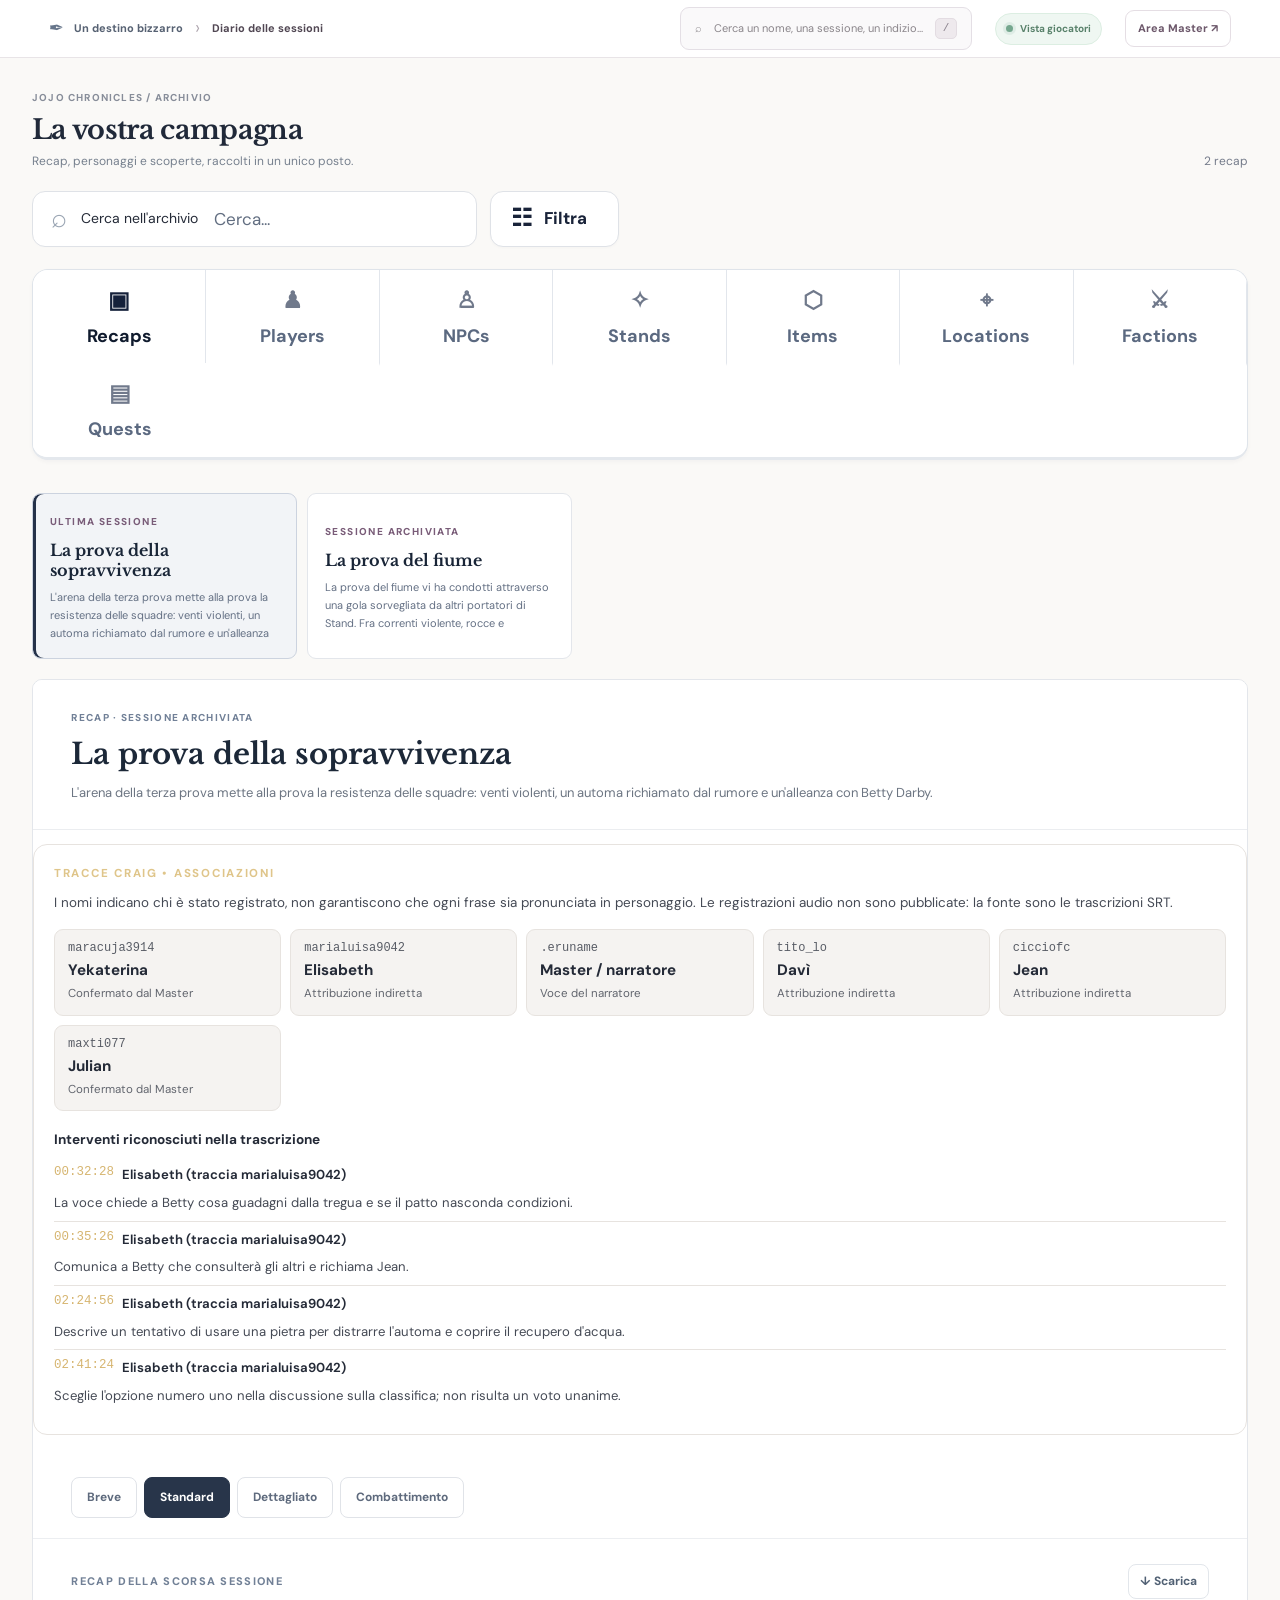
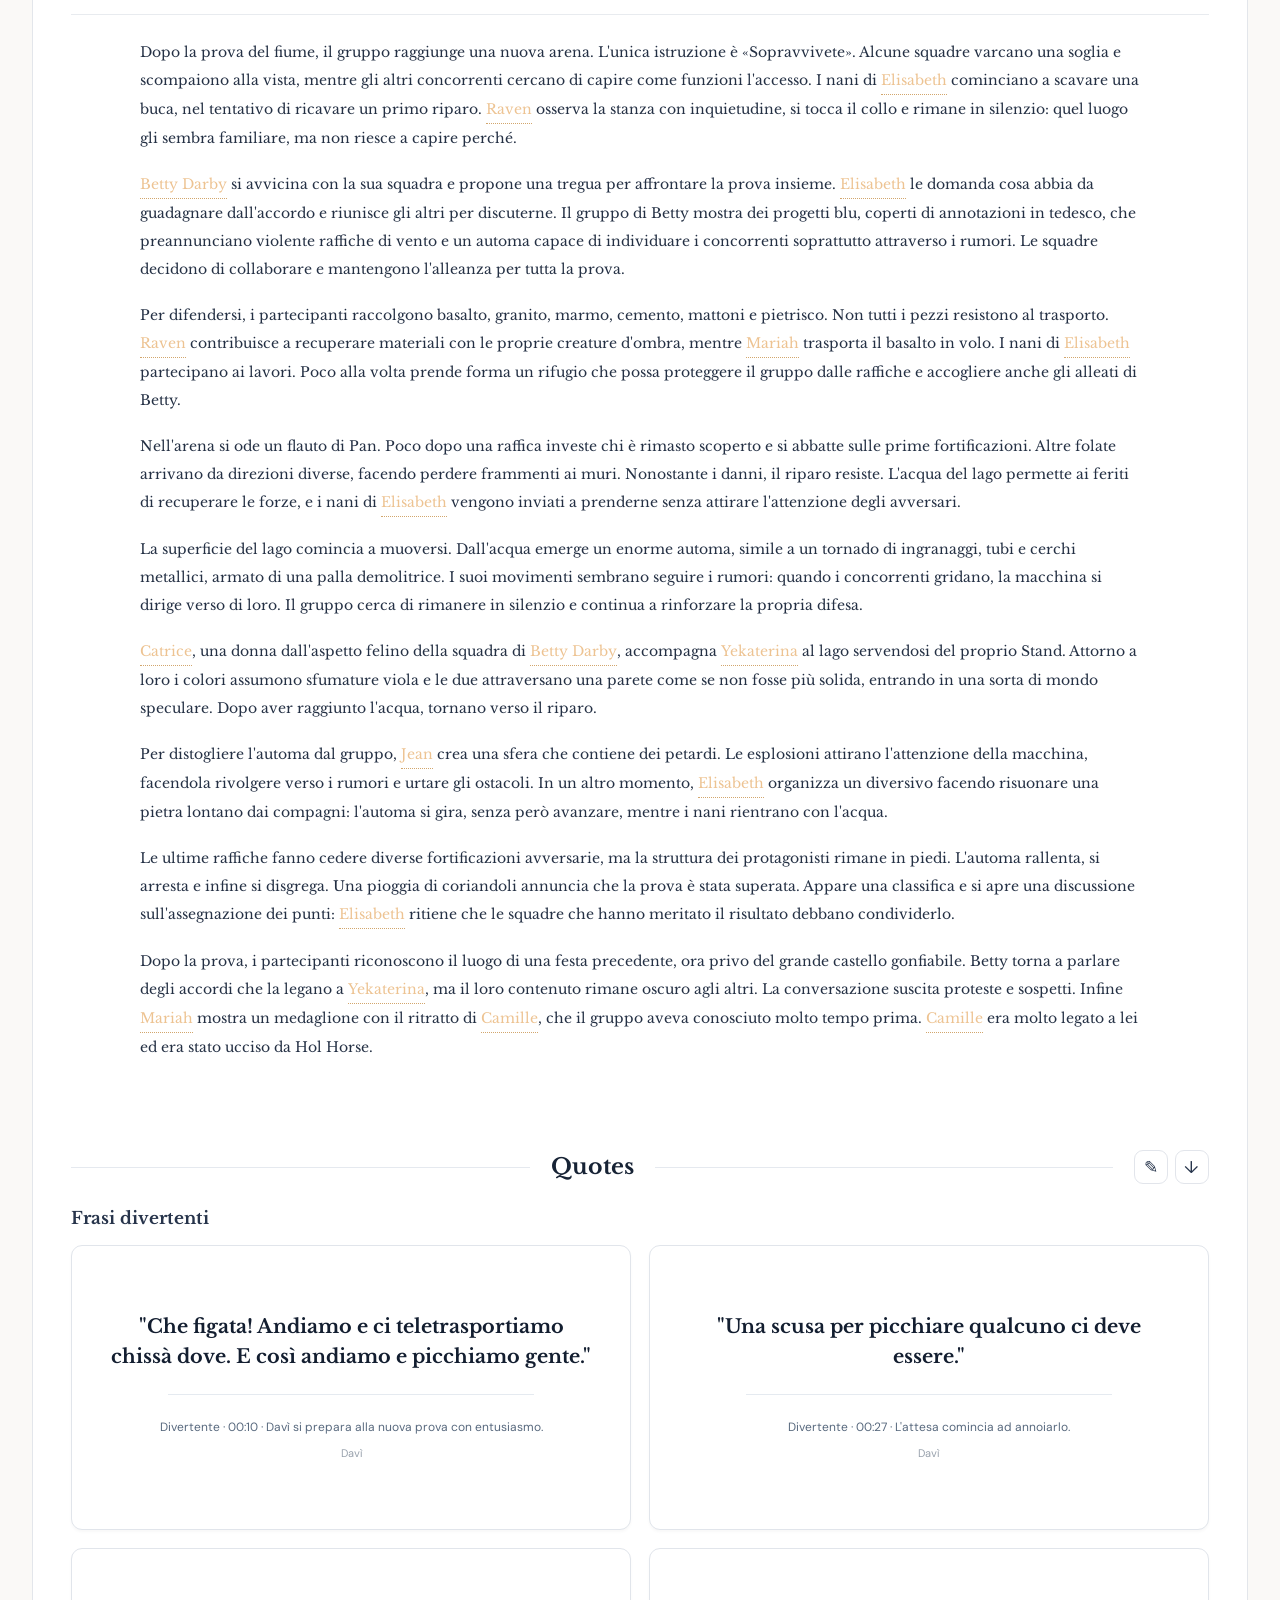
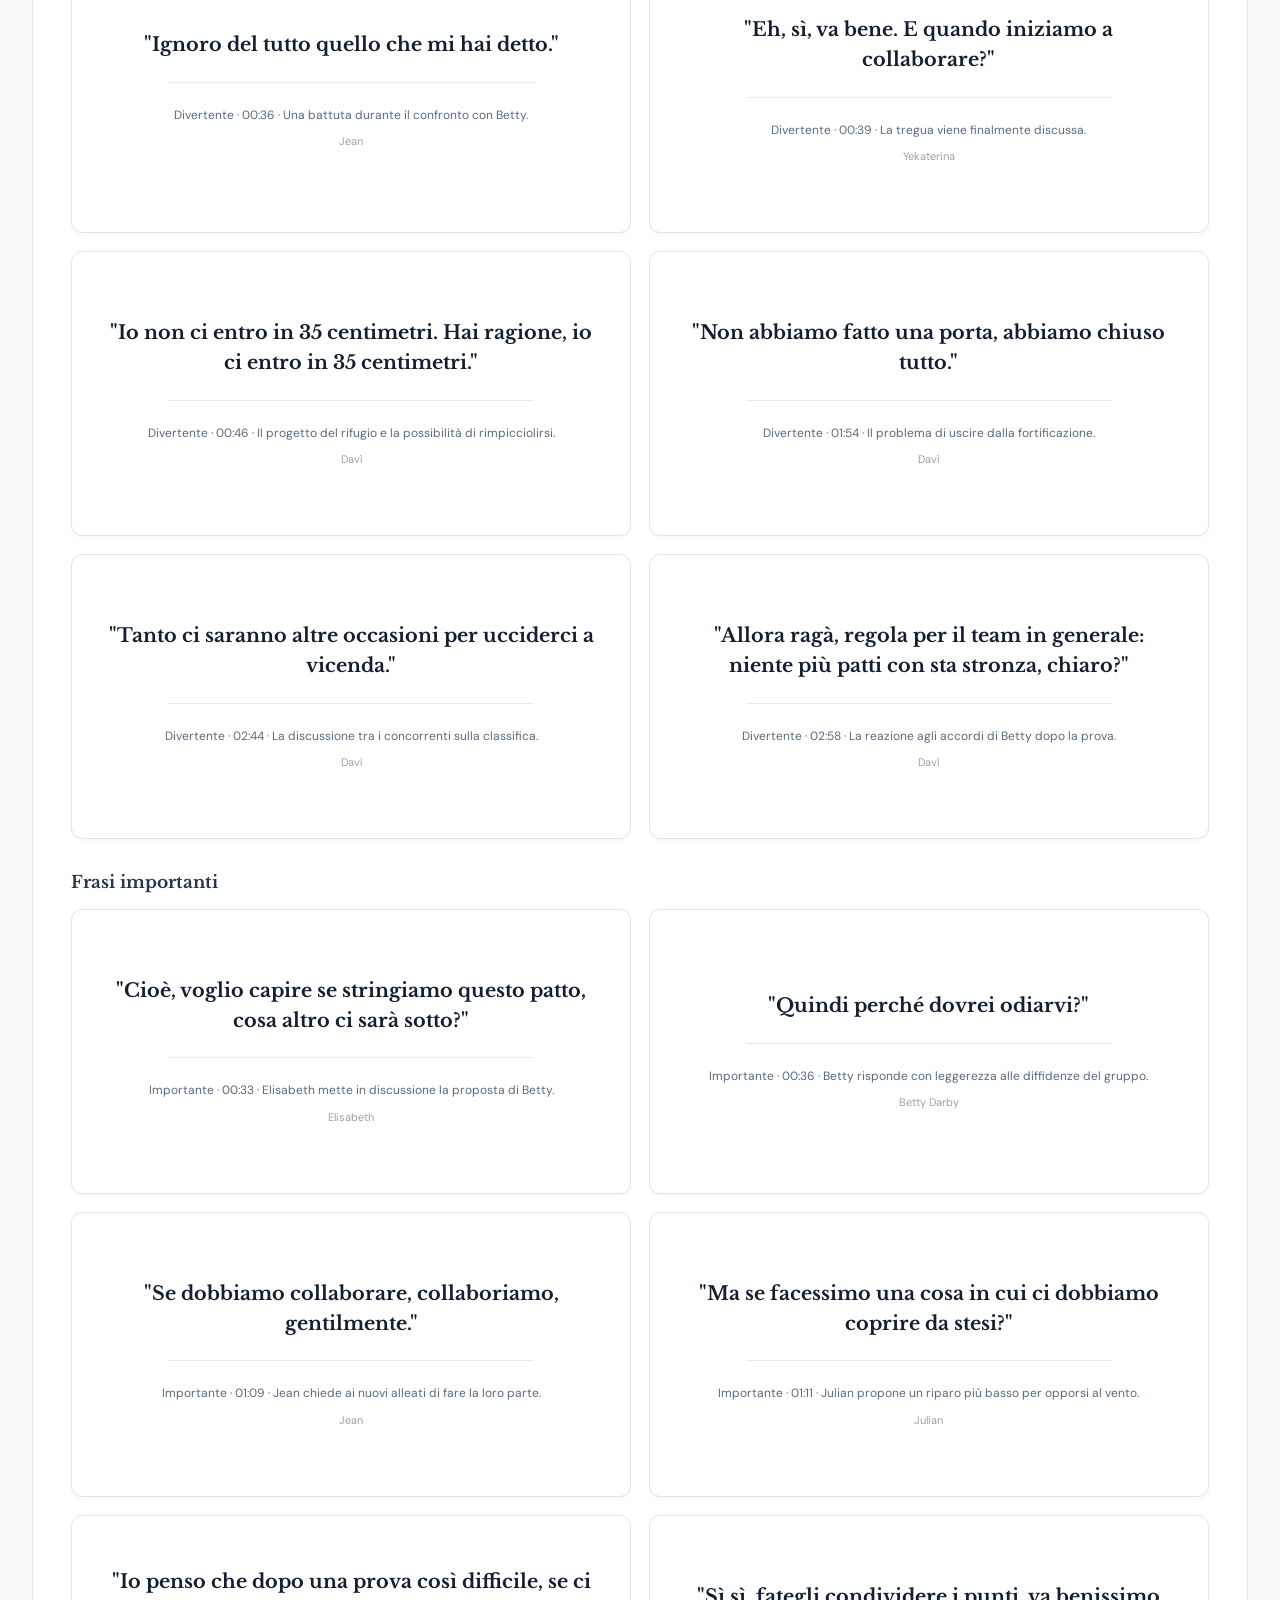
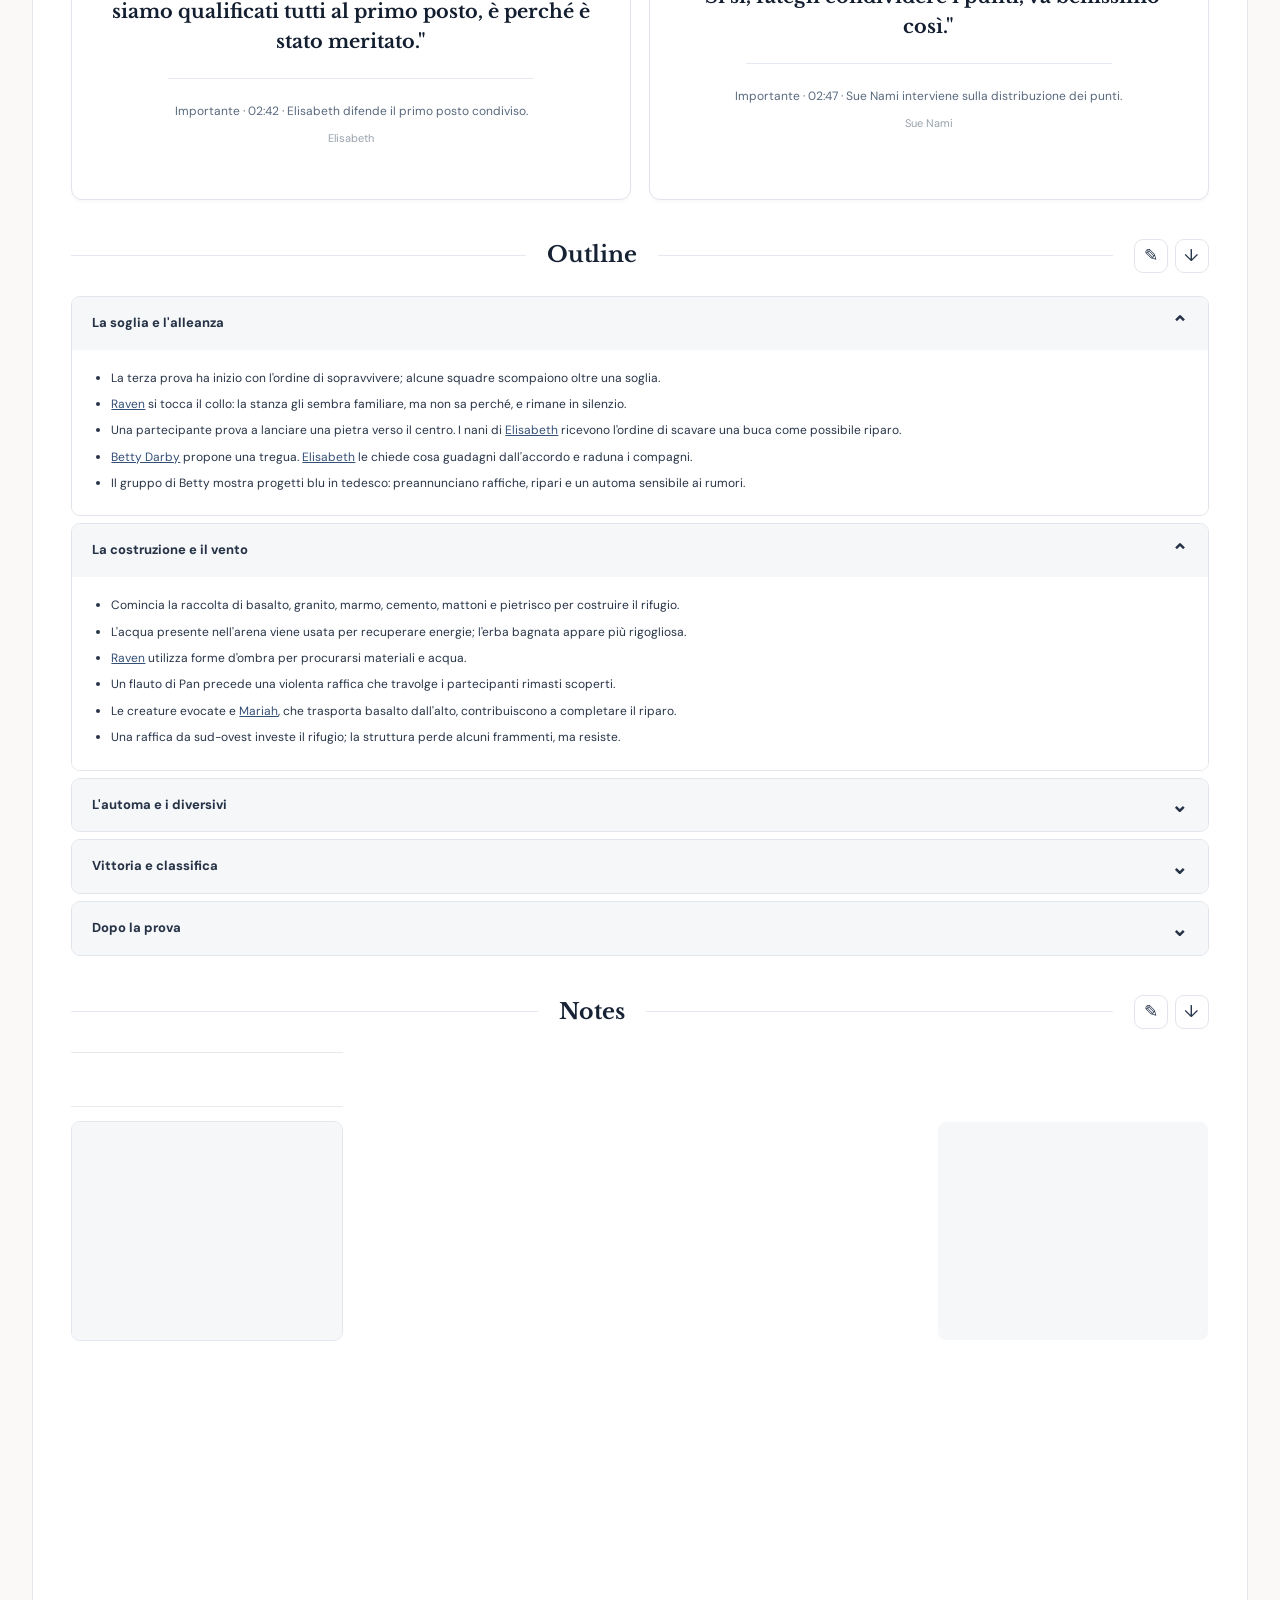
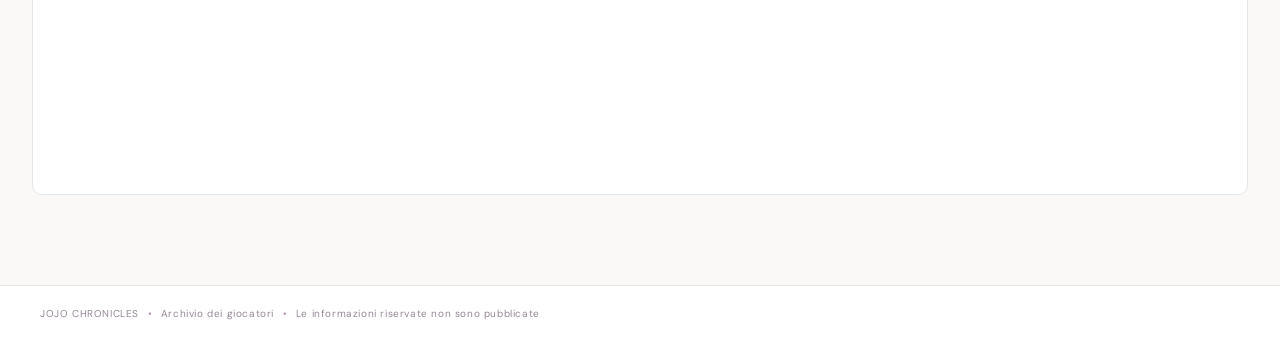
==== commit 3bb7c071: "Add verified quotes to session two" ====
--- a/docs/index.html
+++ b/docs/index.html
@@ -4,11 +4,11 @@
 <title>JoJo Chronicles — Memoria di campagna</title><link rel="stylesheet" href="assets/style-v2.css?v=6"/>
 <link rel="stylesheet" href="assets/scrybe-setup.css?v=1"/>
 <link rel="stylesheet" href="assets/editorial-theme.css?v=1"/>
-<link rel="stylesheet" href="assets/screenshot-library.css?v=3"/>
+<link rel="stylesheet" href="assets/screenshot-library.css?v=4"/>
 <link rel="stylesheet" href="assets/stands.css?v=1"/>
 <link rel="stylesheet" href="assets/craig-speakers.css?v=1"/>
 <script defer src="assets/stand-visibility.js?v=3"></script>
-<script defer src="assets/app-v2.js?v=27"></script></head>
+<script defer src="assets/app-v2.js?v=28"></script></head>
 <body>
 <div class="shell">
  <aside class="sidebar" id="sidebar" aria-label="Navigazione principale">
--- a/docs/assets/screenshot-library.css
+++ b/docs/assets/screenshot-library.css
@@ -116,3 +116,9 @@
  .library-notes-columns{grid-template-columns:repeat(2,minmax(0,1fr));gap:18px}
 }
 @media(max-width:780px){.library-notes-columns{grid-template-columns:1fr;gap:22px}}
+
+/* Distinguish the two kinds of faithfully transcribed session quotes. */
+.library-quote-group-title{font:700 17px/1.4 'Libre Baskerville',Georgia,serif;color:#27344b;margin:26px 0 14px}
+.library-quote-group-title:first-of-type{margin-top:8px}
+.library-quotes-grid+.library-quote-group-title{margin-top:32px}
+@media(max-width:720px){.library-quote-group-title{font-size:16px}}
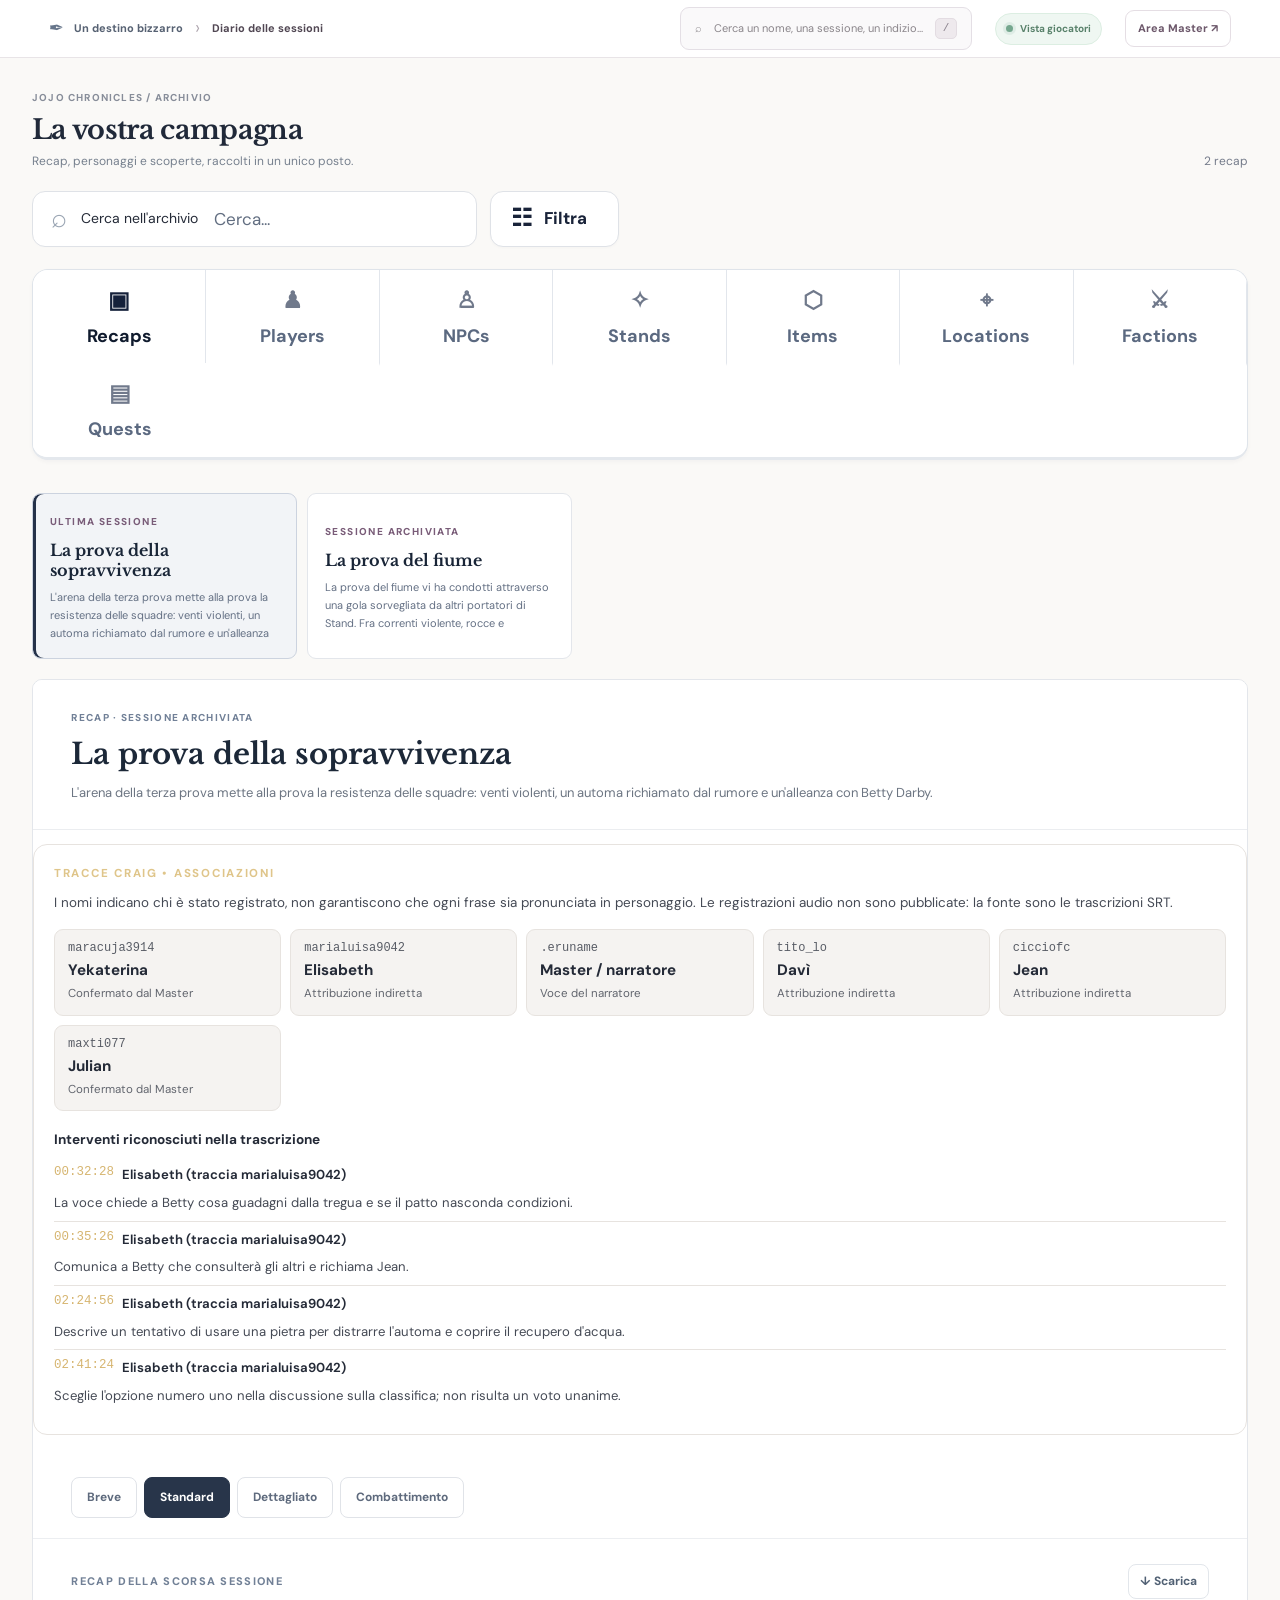
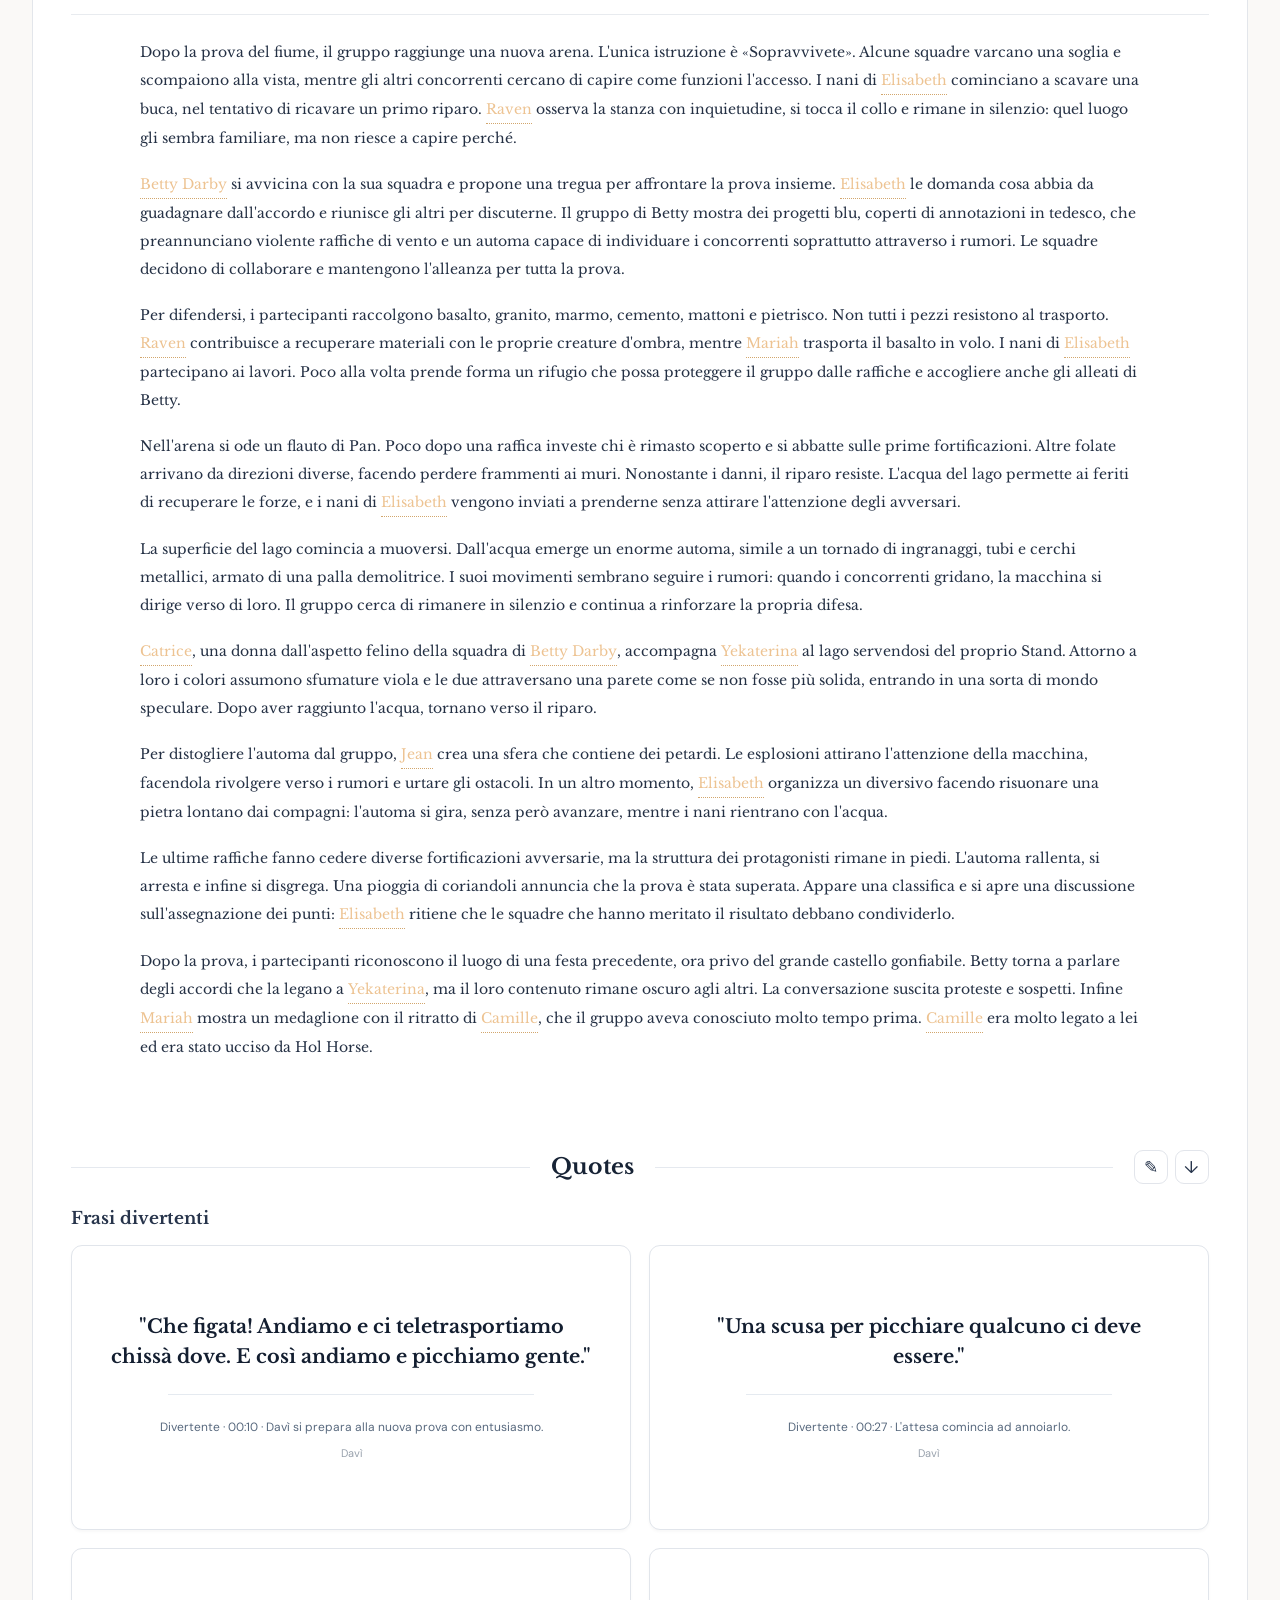
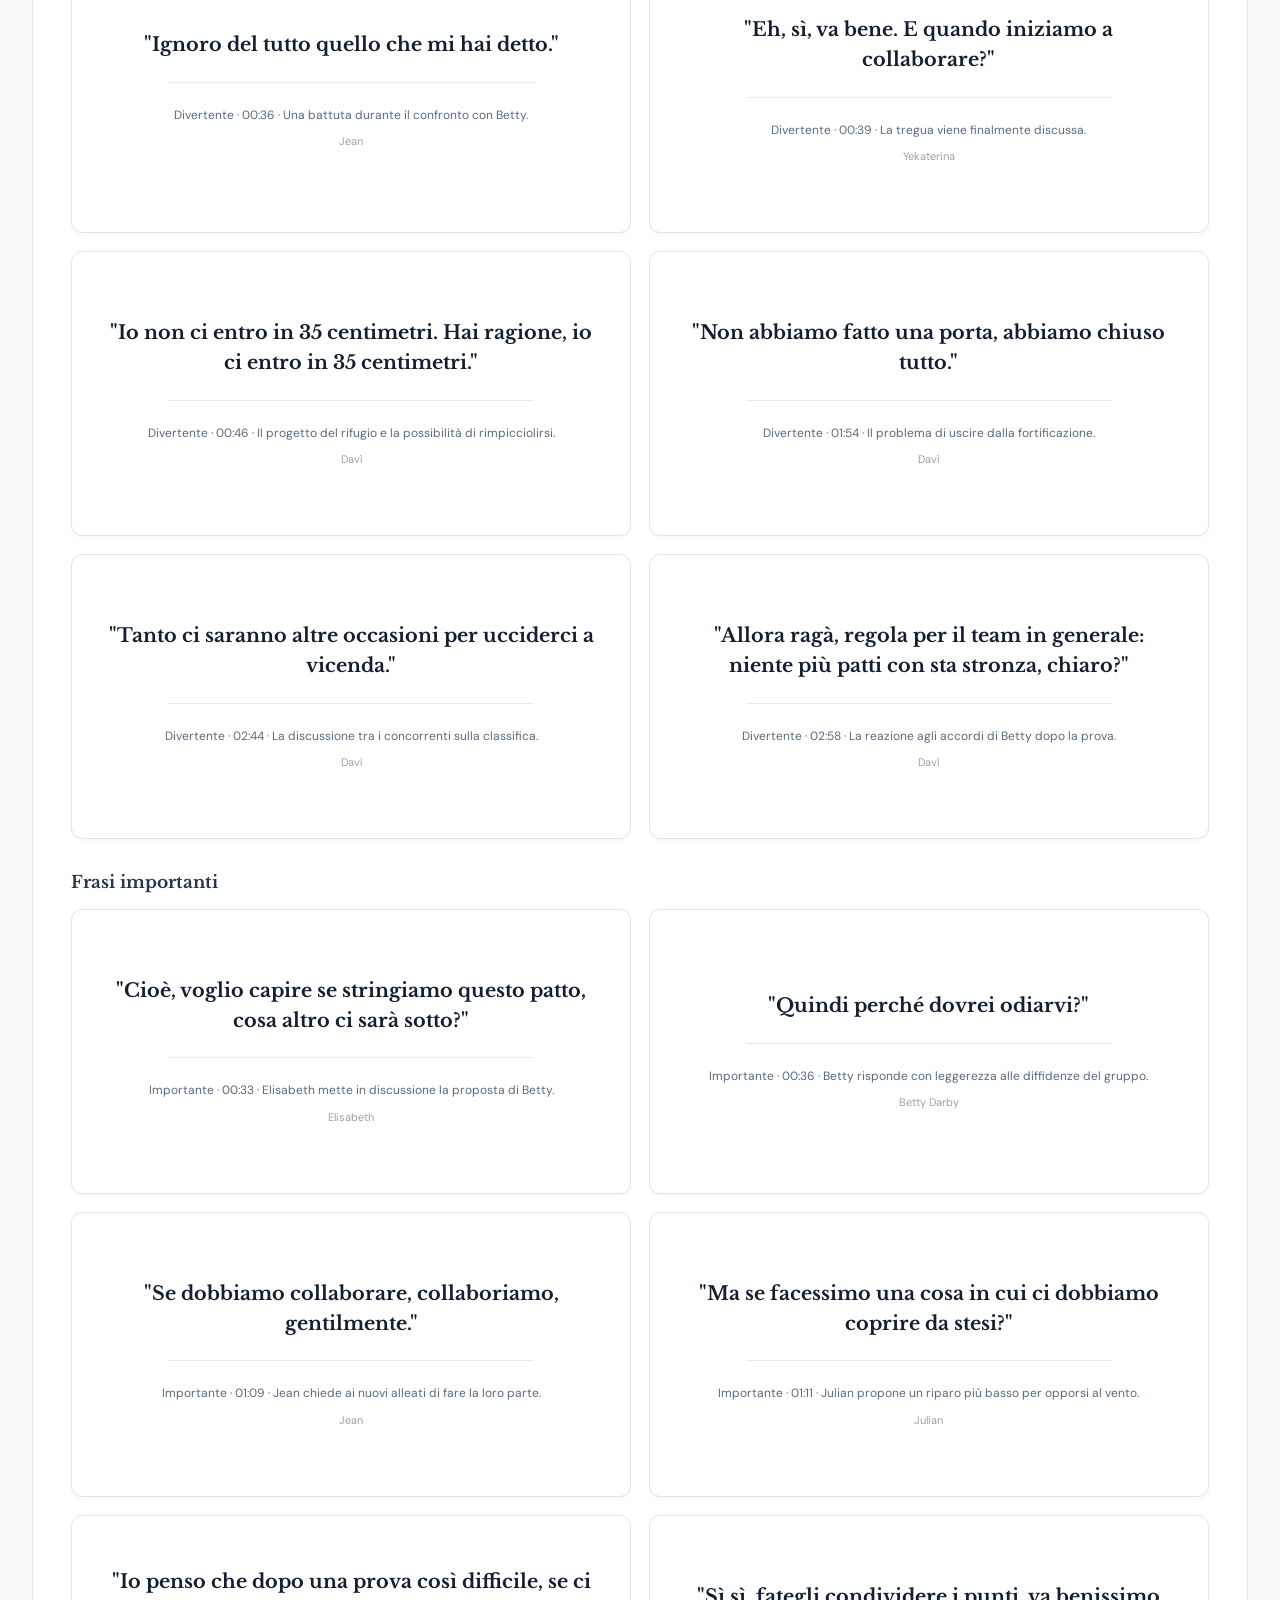
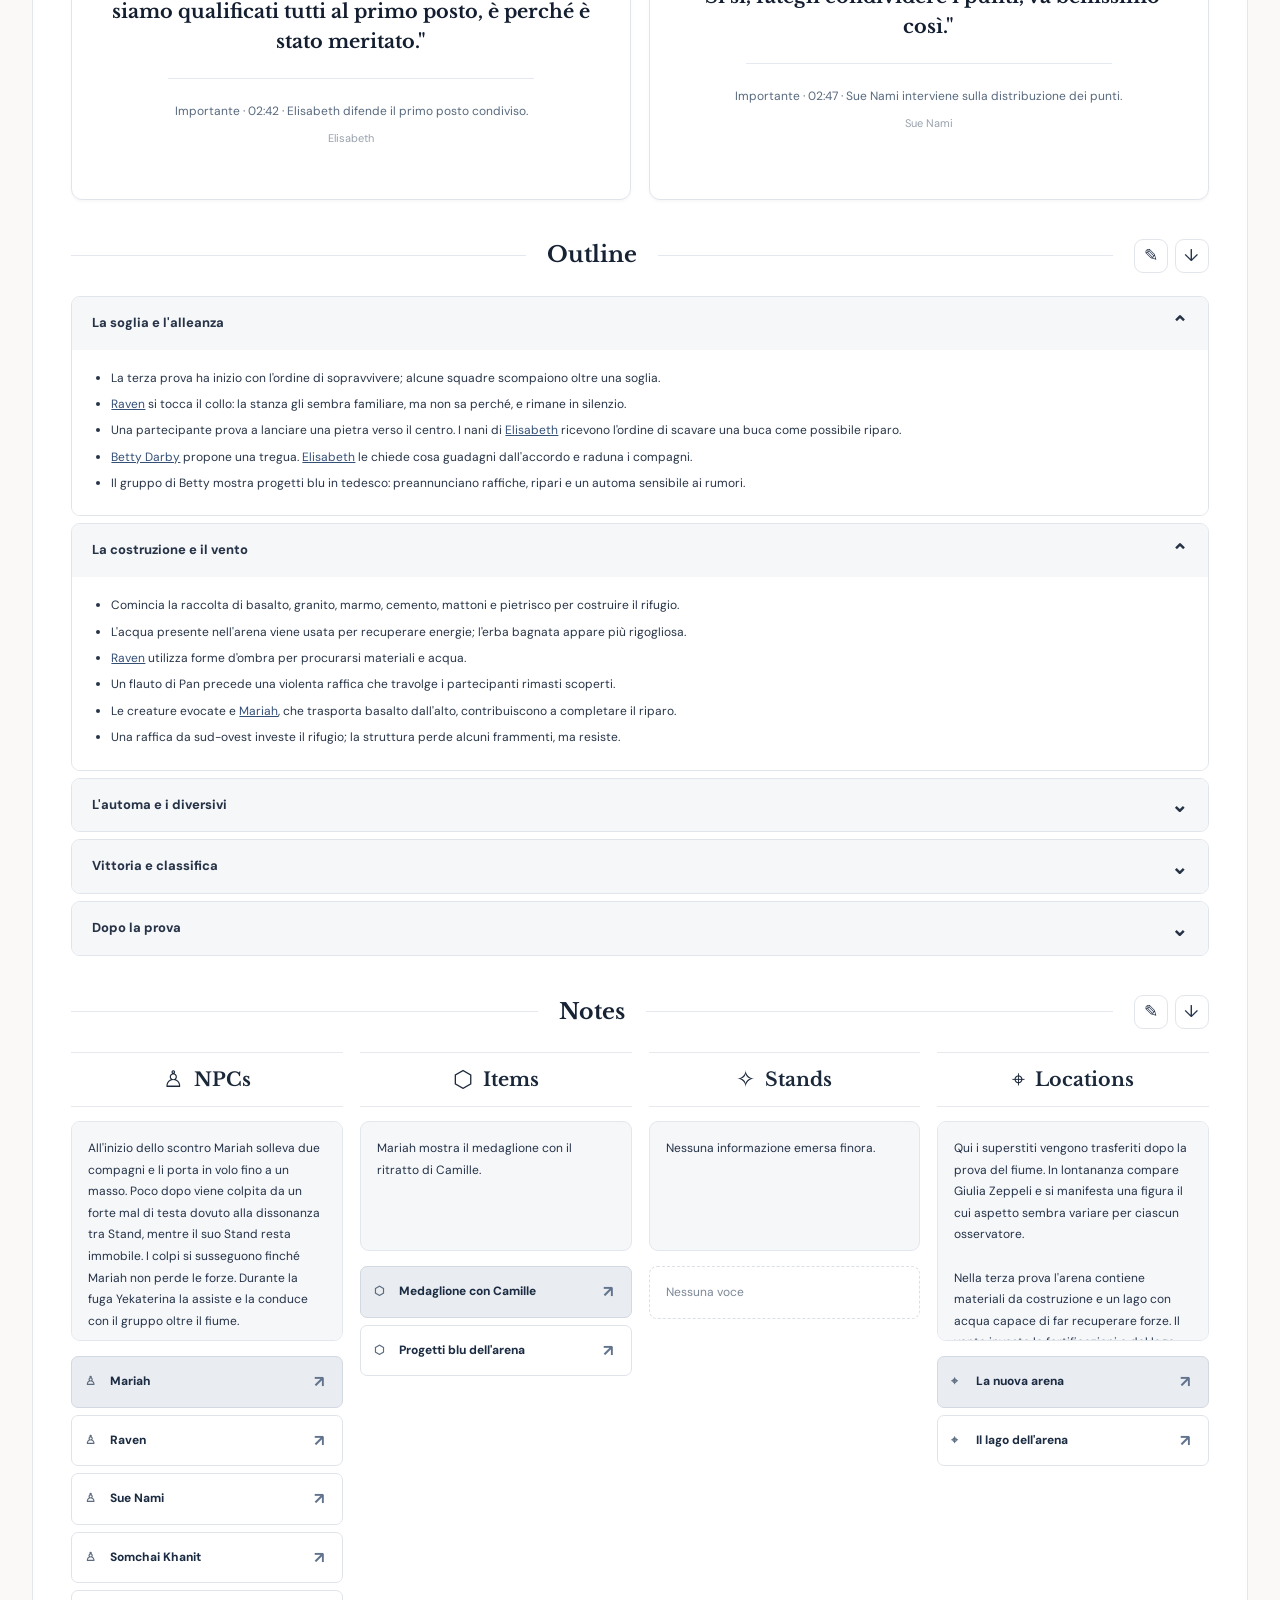
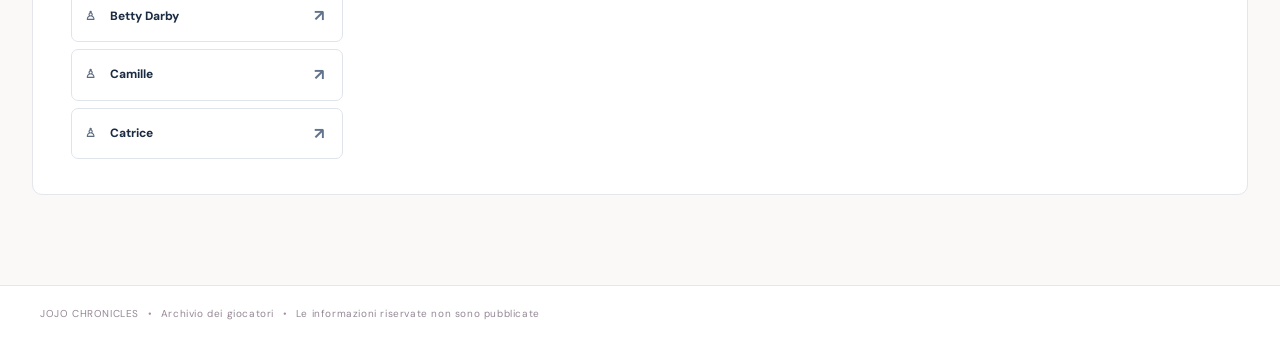
==== commit 833df56a: "Integrate JoJo Board rankings into JoJo Chronicles navigation" ====
--- a/docs/index.html
+++ b/docs/index.html
@@ -1,7 +1,7 @@
 <!doctype html>
 <html lang="it"><head><meta charset="utf-8"/><meta name="viewport" content="width=device-width,initial-scale=1"/>
 <meta name="theme-color" content="#101118"/><meta name="description" content="Archivio della campagna JoJo: resoconti, personaggi, Stand, cronologia, misteri e ricerca tra gli eventi."/>
-<title>JoJo Chronicles — Memoria di campagna</title><link rel="stylesheet" href="assets/style-v2.css?v=6"/>
+<title>JoJo Chronicles — Memoria di campagna</title><link rel="stylesheet" href="assets/style-v2.css?v=7"/>
 <link rel="stylesheet" href="assets/scrybe-setup.css?v=1"/>
 <link rel="stylesheet" href="assets/editorial-theme.css?v=1"/>
 <link rel="stylesheet" href="assets/screenshot-library.css?v=4"/>
@@ -18,6 +18,7 @@
   <nav class="nav">
    <button class="nav-link active" data-nav="home"><span class="nav-icon">⌂</span>Panoramica</button>
    <button class="nav-link" data-nav="sessioni"><span class="nav-icon">☷</span>Riepiloghi <span class="nav-count" id="nav-session-count">—</span></button>
+   <a class="nav-link" href="classifica/" aria-label="Apri la classifica del torneo"><span class="nav-icon">▤</span>Classifica</a>
    <button class="nav-link" data-nav="pg"><span class="nav-icon">♟</span>PG <span class="nav-count" id="nav-pg-count">—</span></button>
    <button class="nav-link" data-nav="npc"><span class="nav-icon">♙</span>NPC <span class="nav-count" id="nav-npc-count">—</span></button>
    <button class="nav-link" data-nav="compendio"><span class="nav-icon">▦</span>Wiki della campagna <span class="nav-count" id="nav-entry-count">—</span></button>
--- a/docs/assets/style-v2.css
+++ b/docs/assets/style-v2.css
@@ -1,7 +1,7 @@
 @import url('https://fonts.googleapis.com/css2?family=DM+Sans:wght@400;500;600;700;800&family=Manrope:wght@400;500;600;700;800&display=swap');
 :root{color-scheme:dark;--bg:#101117;--side:#0b0d13;--panel:#181922;--panel2:#20212b;--line:#2b2c37;--line2:#393844;--text:#f3f0ee;--muted:#a3a2b0;--dim:#777985;--accent:#d7b579;--purple:#9c88be;--button:#242330}
 *{box-sizing:border-box}html{scroll-behavior:smooth}body{margin:0;background:var(--bg);color:var(--text);font:14px/1.56 'DM Sans',system-ui,sans-serif}button,input{font:inherit}button{cursor:pointer}a{color:inherit}button:focus-visible,input:focus-visible{outline:2px solid var(--accent);outline-offset:3px}.hidden{display:none!important}
-.shell{display:flex;min-height:100vh}.sidebar{width:268px;flex:0 0 268px;background:var(--side);border-right:1px solid #24252e;display:flex;flex-direction:column;padding:22px 14px 18px;position:sticky;top:0;height:100vh;z-index:10;overflow:auto}.identity{display:flex;gap:11px;align-items:center;padding:2px 8px 25px}.sigil{font-family:Georgia,serif;display:flex;align-items:center;justify-content:center;background:linear-gradient(140deg,#45364b,#1b1a26);border:1px solid #6a5261;border-radius:10px;width:42px;height:42px;font-size:24px;color:#f6ecdd;font-weight:bold}.sigil span{color:var(--accent);font-size:14px;margin-left:1px}.identity-words{display:flex;flex-direction:column;line-height:1.2}.identity b{font-size:13px;letter-spacing:.13em;font-weight:800}.identity em{font-style:normal;color:var(--accent)}.identity small{font-size:9px;letter-spacing:.16em;color:var(--dim);margin-top:6px}.campaign-chip{border-radius:10px;background:#191922;border:1px solid #30303a;padding:12px 10px;margin:1px 4px 25px;display:flex;align-items:flex-start;gap:9px;font-size:10px;font-weight:800;letter-spacing:.07em}.campaign-chip small{display:block;color:var(--dim);font-size:10px;letter-spacing:0;font-weight:500;margin-top:3px}.live-dot{flex:0 0 7px;width:7px;height:7px;margin-top:6px;border-radius:50%;background:#a994bb;box-shadow:0 0 11px #8a5caa55}.nav-label{color:#777783;font-weight:800;letter-spacing:.17em;font-size:10px;margin:0 14px 9px}.nav{display:flex;flex-direction:column;gap:4px}.nav-link{background:transparent;color:#a7a5b2;border:1px solid transparent;border-radius:8px;display:flex;align-items:center;gap:12px;padding:11px 13px;text-align:left;width:100%;font-weight:650;font-size:12px}.nav-link:hover{background:#191923;color:white}.nav-link.active{background:linear-gradient(95deg,#312b3d,#24202e);color:#f1d49c;border-color:#4d4055}.nav-icon{width:18px;text-align:center;font-size:17px;color:#9e91af}.nav-link.active .nav-icon{color:#e5be7f}.nav-count,.nav-key{margin-left:auto;font-size:10px;background:#242430;color:#93929d;border-radius:5px;padding:1px 7px;font-weight:600}.second-label{margin-top:31px}.sidebar-party{display:flex;flex-direction:column;gap:4px}.side-person{border:0;background:transparent;display:flex;gap:10px;align-items:center;padding:7px 13px;text-align:left;color:#c6c0cd;border-radius:8px;font-size:12px;font-weight:600}.side-person:hover{background:#1e1c28;color:white}.avatar{width:29px;height:29px;border-radius:8px;display:grid;place-items:center;background:linear-gradient(145deg,#6c5266,#292436);border:1px solid #534357;color:#ead8c7;font:700 13px Georgia,serif}.sidebar-bottom{margin-top:auto;border-top:1px solid #292932;padding:22px 10px 4px;display:flex;gap:12px}.sidebar-bottom .shield{width:29px;height:29px;border-radius:8px;background:#22232a;color:#c8b58c;display:grid;place-items:center}.sidebar-bottom b{font-size:11px;display:block}.sidebar-bottom small{font-size:10px;color:#82808d;display:block;margin-top:3px}
+.shell{display:flex;min-height:100vh}.sidebar{width:268px;flex:0 0 268px;background:var(--side);border-right:1px solid #24252e;display:flex;flex-direction:column;padding:22px 14px 18px;position:sticky;top:0;height:100vh;z-index:10;overflow:auto}.identity{display:flex;gap:11px;align-items:center;padding:2px 8px 25px}.sigil{font-family:Georgia,serif;display:flex;align-items:center;justify-content:center;background:linear-gradient(140deg,#45364b,#1b1a26);border:1px solid #6a5261;border-radius:10px;width:42px;height:42px;font-size:24px;color:#f6ecdd;font-weight:bold}.sigil span{color:var(--accent);font-size:14px;margin-left:1px}.identity-words{display:flex;flex-direction:column;line-height:1.2}.identity b{font-size:13px;letter-spacing:.13em;font-weight:800}.identity em{font-style:normal;color:var(--accent)}.identity small{font-size:9px;letter-spacing:.16em;color:var(--dim);margin-top:6px}.campaign-chip{border-radius:10px;background:#191922;border:1px solid #30303a;padding:12px 10px;margin:1px 4px 25px;display:flex;align-items:flex-start;gap:9px;font-size:10px;font-weight:800;letter-spacing:.07em}.campaign-chip small{display:block;color:var(--dim);font-size:10px;letter-spacing:0;font-weight:500;margin-top:3px}.live-dot{flex:0 0 7px;width:7px;height:7px;margin-top:6px;border-radius:50%;background:#a994bb;box-shadow:0 0 11px #8a5caa55}.nav-label{color:#777783;font-weight:800;letter-spacing:.17em;font-size:10px;margin:0 14px 9px}.nav{display:flex;flex-direction:column;gap:4px}.nav-link{background:transparent;color:#a7a5b2;border:1px solid transparent;border-radius:8px;display:flex;align-items:center;gap:12px;padding:11px 13px;text-align:left;width:100%;font-weight:650;font-size:12px}.nav a.nav-link{text-decoration:none}.nav-link:hover{background:#191923;color:white}.nav-link.active{background:linear-gradient(95deg,#312b3d,#24202e);color:#f1d49c;border-color:#4d4055}.nav-icon{width:18px;text-align:center;font-size:17px;color:#9e91af}.nav-link.active .nav-icon{color:#e5be7f}.nav-count,.nav-key{margin-left:auto;font-size:10px;background:#242430;color:#93929d;border-radius:5px;padding:1px 7px;font-weight:600}.second-label{margin-top:31px}.sidebar-party{display:flex;flex-direction:column;gap:4px}.side-person{border:0;background:transparent;display:flex;gap:10px;align-items:center;padding:7px 13px;text-align:left;color:#c6c0cd;border-radius:8px;font-size:12px;font-weight:600}.side-person:hover{background:#1e1c28;color:white}.avatar{width:29px;height:29px;border-radius:8px;display:grid;place-items:center;background:linear-gradient(145deg,#6c5266,#292436);border:1px solid #534357;color:#ead8c7;font:700 13px Georgia,serif}.sidebar-bottom{margin-top:auto;border-top:1px solid #292932;padding:22px 10px 4px;display:flex;gap:12px}.sidebar-bottom .shield{width:29px;height:29px;border-radius:8px;background:#22232a;color:#c8b58c;display:grid;place-items:center}.sidebar-bottom b{font-size:11px;display:block}.sidebar-bottom small{font-size:10px;color:#82808d;display:block;margin-top:3px}
 .workspace{flex:1;min-width:0}.topbar{height:68px;border-bottom:1px solid #292931;display:flex;align-items:center;justify-content:space-between;padding:0 32px;position:sticky;top:0;background:#111218f2;backdrop-filter:blur(18px);z-index:5}.breadcrumbs{display:flex;align-items:center;gap:10px;font-size:12px;color:#868591}.breadcrumbs b{color:#d6d2d9;font-weight:650}.crumb-slash{color:#4c4a56}.top-actions{display:flex;align-items:center;gap:23px}.top-search{min-width:270px;display:flex;gap:12px;align-items:center;border:1px solid #343440;border-radius:8px;background:#20202a;color:#a5a1af;padding:8px 12px;font-size:12px}.top-search kbd{margin-left:auto;background:#2d2c36;padding:1px 7px;border-radius:5px;font-size:11px}.player-mode{font-size:11px;color:#b6c6a6;white-space:nowrap}.player-mode:first-letter{color:#79a57a}.main{max-width:1500px;margin:0 auto;padding:33px 38px 75px;min-height:calc(100vh - 122px)}.footer{border-top:1px solid #24252e;color:#6f707f;font-size:10px;letter-spacing:.06em;padding:20px 40px}.footer span{padding:0 5px;color:#a8946e}.view{animation:appear .26s ease}@keyframes appear{from{opacity:.5;transform:translateY(5px)}to{opacity:1;transform:translateY(0)}}h1,h2,h3,p{margin-top:0}.eyebrow,.overline,.section-meta{color:#b5a184;font-size:10px;letter-spacing:.17em;font-weight:800}.eyebrow{display:flex;align-items:center;gap:12px;margin-bottom:18px}.eyebrow-rule{width:28px;height:1px;background:#89765f}.section-meta{color:#b5a3bd}.home-hero{min-height:310px;background:radial-gradient(ellipse at 82% 45%,#60436250 0%,transparent 34%),radial-gradient(ellipse at 90% 90%,#8c5f6430,transparent 45%),linear-gradient(110deg,#25202f,#151820 70%);border:1px solid #39313e;border-radius:14px;display:grid;grid-template-columns:minmax(0,1fr) 200px;align-items:center;padding:36px 42px;overflow:hidden;position:relative}.home-hero:after{content:'';position:absolute;inset:-40px -15px auto auto;height:240px;width:260px;background:repeating-conic-gradient(from 8deg,#d6aa8940 0deg 2deg,transparent 2deg 30deg);mask-image:radial-gradient(ellipse,transparent 38%,black 39%,transparent 40%);pointer-events:none}.hero-copy{position:relative;z-index:1}.home-hero h1{font:600 clamp(35px,4vw,58px)/1.11 Georgia,'Times New Roman',serif;letter-spacing:-.04em;margin:13px 0 12px;max-width:640px}.home-hero h1 em{display:block;color:#e1ba83;font-style:italic;font-weight:400}.hero-sub{max-width:460px;color:#bcb8c5;font-size:13px;line-height:1.8}.hero-actions{display:flex;gap:12px;flex-wrap:wrap;margin-top:25px}.primary-btn,.secondary-btn{border-radius:7px;padding:10px 17px;font-weight:750;font-size:12px;transition:transform .15s,border-color .15s}.primary-btn:hover,.secondary-btn:hover{transform:translateY(-1px)}.primary-btn{color:#191722;background:#dfbc88;border:1px solid #d1b381}.primary-btn span{margin-left:9px}.secondary-btn{color:#d6cbd5;background:#ffffff09;border:1px solid #514756}.secondary-btn:hover{border-color:#c5a9ba}.secondary-btn.block{width:100%}.hero-mark{border:1px solid #846e8555;border-radius:50%;height:173px;width:173px;display:flex;align-items:center;justify-content:center;flex-direction:column;transform:rotate(-12deg);box-shadow:0 0 0 15px #a77e9a0b,0 0 0 30px #c8a68507}.hero-symbol{font-family:Georgia,serif;color:#d6af87;font-size:66px;font-weight:700;text-shadow:0 5px 35px #d2a48199}.hero-mark>span{font-size:8px;letter-spacing:.4em;color:#b29bba}.stats{margin-top:19px;display:grid;grid-template-columns:repeat(4,minmax(0,1fr));gap:13px}.stat{border:1px solid #2d2d38;background:#171821;border-radius:10px;padding:16px 21px}.stat span{font-size:9px;letter-spacing:.14em;color:#898698;font-weight:750}.stat strong{display:block;font:500 33px Georgia,serif;color:#edddcb;margin:6px 0 2px}.stat small{color:#777582;font-size:11px}.home-columns{display:grid;grid-template-columns:minmax(0,1.7fr) minmax(270px,.9fr);gap:25px;margin-top:37px}.section-line{display:flex;justify-content:space-between;align-items:end;gap:10px;margin-bottom:15px}.section-line h2{font:500 24px Georgia,serif;margin:5px 0 0}.text-button{color:#cfb58b;border:0;background:transparent;font-size:11px;font-weight:750}.text-button:hover{text-decoration:underline}.space-top{margin-top:31px}.session-feature{width:100%;text-align:left;padding:22px 24px;background:linear-gradient(120deg,#26202e,#191a24);border:1px solid #413646;border-radius:12px;color:var(--text)}.session-feature:hover{border-color:#a88279}.mini-label{font-size:10px;letter-spacing:.14em;color:#c9a976;font-weight:750}.session-feature h3{font:500 26px Georgia,serif;margin:14px 0 9px}.session-feature p{font-size:12px;color:#b9b6bd;line-height:1.75;max-height:80px;overflow:hidden}.card-bottom{display:flex;align-items:center;justify-content:space-between;border-top:1px solid #ffffff15;padding-top:15px;font-size:11px;color:#b7a3a7}.card-bottom b{color:#ecc38e}.featured-entities{display:grid;grid-template-columns:repeat(3,minmax(0,1fr));gap:12px}.small-entity{padding:17px;border:1px solid #36343e;background:#1a1a24;border-radius:10px;text-align:left;color:var(--text);min-height:145px}.small-entity:hover{border-color:#927a8f}.small-entity span{font-size:9px;color:#a68faa;letter-spacing:.12em}.small-entity b{display:block;font:500 19px Georgia,serif;margin:15px 0 7px}.small-entity small{font-size:11px;color:#aaa2b1;line-height:1.55;display:-webkit-box;-webkit-line-clamp:2;-webkit-box-orient:vertical;overflow:hidden}.insight{background:#20202a;border:1px solid #34313e;border-radius:12px;padding:24px}.insight h3{font:500 24px/1.25 Georgia,serif;margin:17px 0 8px}.insight p{color:#a9a7b2;line-height:1.75;font-size:12px;margin-bottom:19px}.next-events{padding:23px 20px;border:1px solid #30313a;border-radius:12px;margin-top:18px}.moment-preview{border-left:1px solid #735e75;padding:6px 0 11px 17px;margin:12px 0;position:relative}.moment-preview:before{content:'';position:absolute;width:7px;height:7px;background:#d8ac7e;border:2px solid #25242c;left:-5px;top:10px;border-radius:50%}.moment-preview b{font-size:10px;color:#c9a374}.moment-preview p{font-size:12px;color:#c5bfca;margin:2px 0 0}
 .page-heading{border-bottom:1px solid #2a2b35;margin-bottom:26px;padding-bottom:24px}.page-heading h1{font:500 clamp(34px,4vw,48px) Georgia,serif;margin:7px 0 9px}.page-heading p{max-width:720px;color:#a5a3b0;margin:0;font-size:13px;line-height:1.7}.journal-layout{display:grid;grid-template-columns:300px minmax(0,1fr);gap:22px;align-items:start}.journal-list{display:grid;gap:10px}.journal-item{border:1px solid #32313d;background:#1b1b26;color:var(--text);border-radius:10px;padding:18px;text-align:left;width:100%}.journal-item.active,.journal-item:hover{border-color:#9b7a73;background:#282332}.journal-item h3{font:500 18px Georgia,serif;margin:10px 0 7px}.journal-item p{font-size:11px;color:#b1abb6;line-height:1.65;margin:0;max-height:56px;overflow:hidden}.reader{background:#1b1c25;border:1px solid #34343e;border-radius:12px;min-height:380px;padding:31px 36px}.reader-head{border-bottom:1px solid #393743;padding-bottom:18px;margin-bottom:25px}.reader-head h2{font:500 34px/1.2 Georgia,serif;margin:8px 0}.reader-meta{color:#89838e;font-size:11px}.reader-content{max-width:830px}.reader-content h3{font:500 24px Georgia,serif;color:#e4c298;margin:28px 0 8px}.reader-content p{font:400 13px/1.94 'DM Sans',sans-serif;color:#d1ccd1;margin-bottom:18px}.reader-content .inline-link,.detail-content .inline-link{background:transparent;padding:0;border:0;color:#edc392;border-bottom:1px dotted #d2a66d;font:inherit}.reader-content .inline-link:hover{text-decoration:underline}.section-divider{border-top:1px solid #37333e;margin:26px 0 22px}.reader-subtitle{color:#d4b47f;font-size:10px;letter-spacing:.16em;font-weight:800;margin:0 0 13px}.event-line{display:flex;gap:15px;padding:11px 0;border-bottom:1px solid #ffffff10}.event-line time{min-width:56px;color:#cda86f;font-weight:750;font-size:11px}.event-line div{font-size:12px;color:#c3bbc7}.related-pills{display:flex;flex-wrap:wrap;gap:7px}.related-pills button,.tag{background:#2b2632;border:1px solid #403746;color:#d4c6d3;border-radius:6px;padding:5px 10px;font-size:11px}.related-pills button:hover{border-color:#b39c85}.session-reader-actions{display:flex;gap:9px;align-items:center;flex-wrap:wrap;margin-top:24px}.action-button{background:#262531;border:1px solid #47414c;border-radius:7px;color:#d6cfda;padding:8px 13px;font-size:11px}.action-button:hover{border-color:var(--accent)}.status-quiet{display:inline-block;color:#c7a6ab;background:#48354155;border:1px solid #71535b;border-radius:5px;padding:3px 7px;font-size:10px;letter-spacing:.06em}
 .filterbar{display:flex;flex-wrap:wrap;gap:7px;margin-bottom:18px}.chip{background:#20212c;color:#a9a5b3;border:1px solid #353541;border-radius:7px;padding:8px 13px;font-size:11px;font-weight:750}.chip:hover,.chip.active{border-color:#9a806d;background:#39303b;color:#f4d4a8}.compendium-toolbar{display:flex;align-items:center;justify-content:space-between;margin:20px 0 15px;color:#9693a0;font-size:12px}.field{background:#1c1d26;border:1px solid #383742;color:#efedf1;border-radius:7px;padding:10px 12px;outline:0}.field:focus{border-color:var(--accent)}.field.compact{font-size:11px;min-width:210px}.compendium-grid{display:grid;grid-template-columns:repeat(3,minmax(0,1fr));gap:13px}.entity-card{display:flex;flex-direction:column;background:#1a1b24;border:1px solid #33333d;border-radius:10px;text-align:left;padding:20px;color:var(--text);min-height:205px}.entity-card:hover{border-color:#987d8e;background:#20202b}.entity-icon{display:flex;justify-content:space-between;align-items:center}.entity-icon .diamond{display:grid;place-items:center;width:38px;height:38px;border-radius:10px;border:1px solid #5c4761;background:#3b2d41;color:#eac391;font-size:18px}.entity-card .type{font-size:10px;letter-spacing:.15em;color:#a99ab5}.entity-card h3{font:500 21px Georgia,serif;margin:18px 0 8px}.entity-card p{font-size:11px;color:#aca7b5;line-height:1.65;flex:1;margin-bottom:12px}.entity-card-footer{display:flex;justify-content:space-between;gap:8px;align-items:center;border-top:1px solid #ffffff12;padding-top:11px;color:#958b9c;font-size:10px}.entity-card-footer b{color:#c5a47f;font-weight:650}
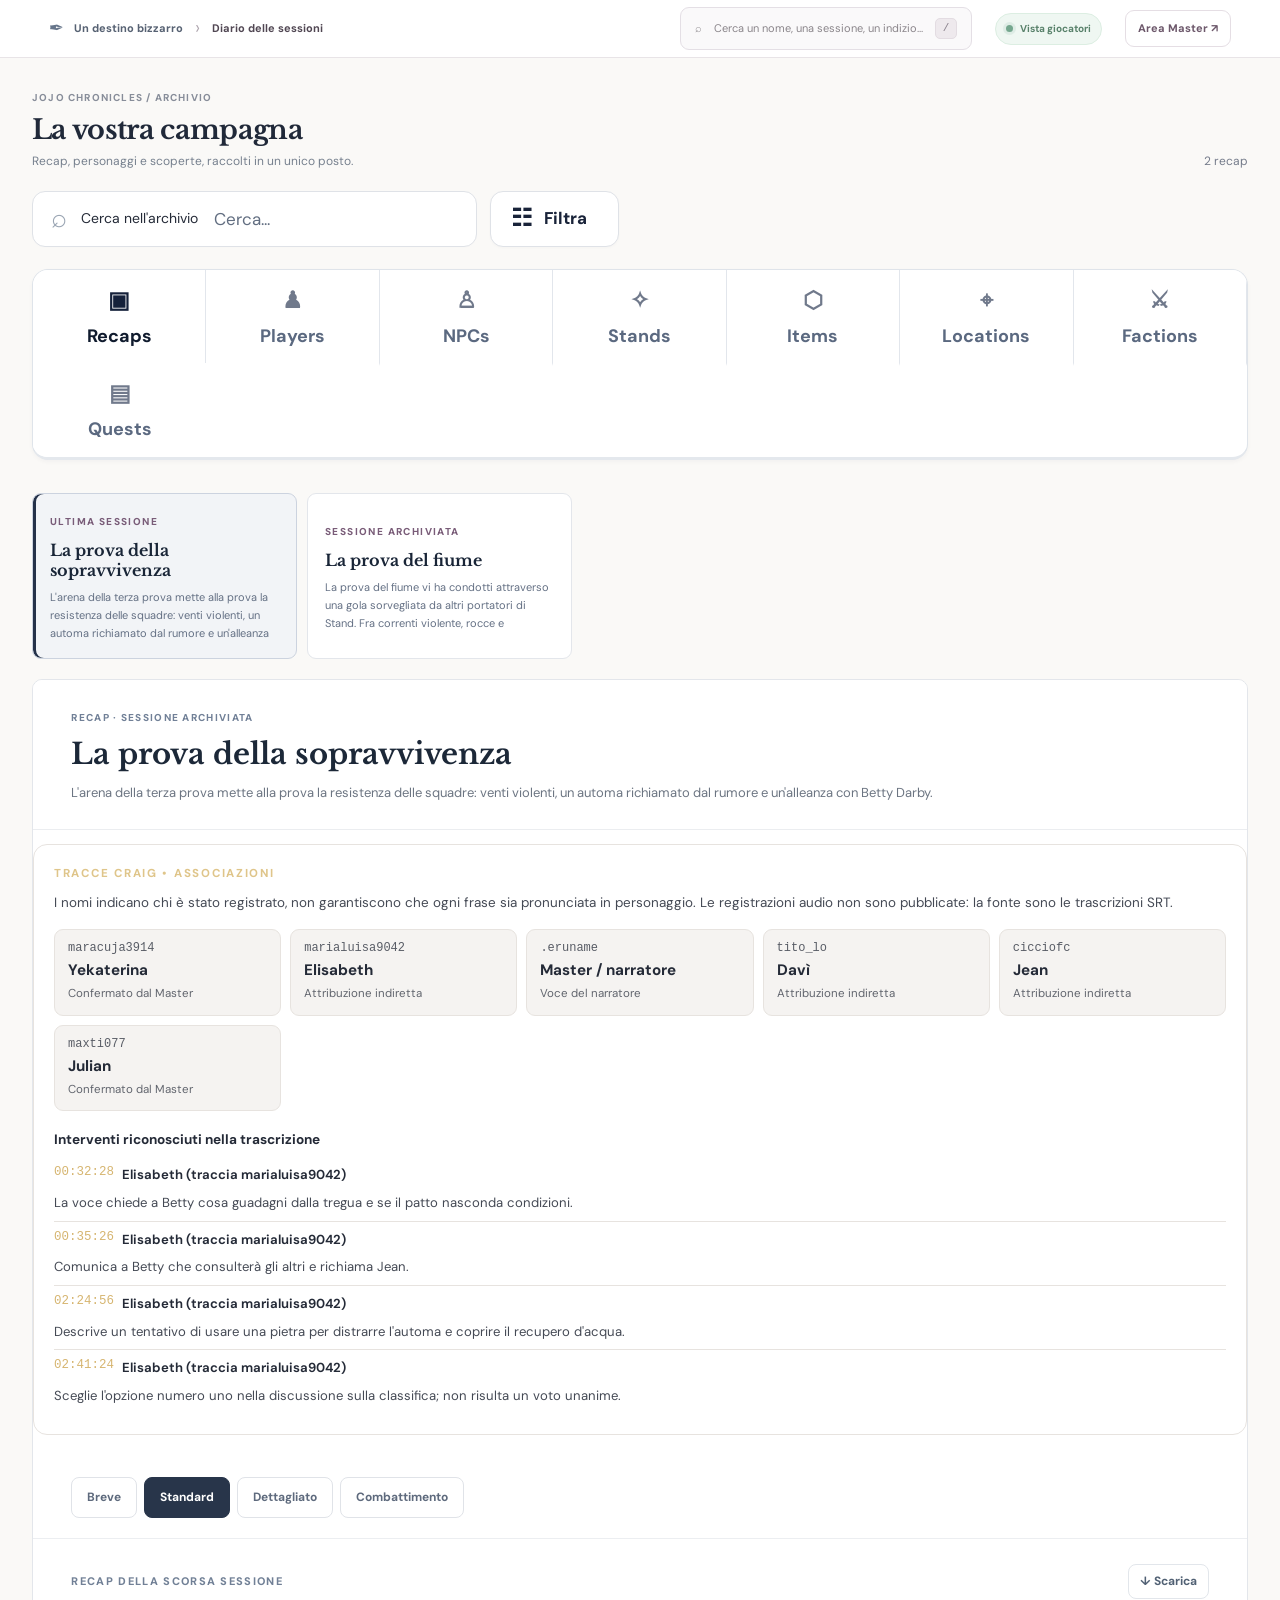
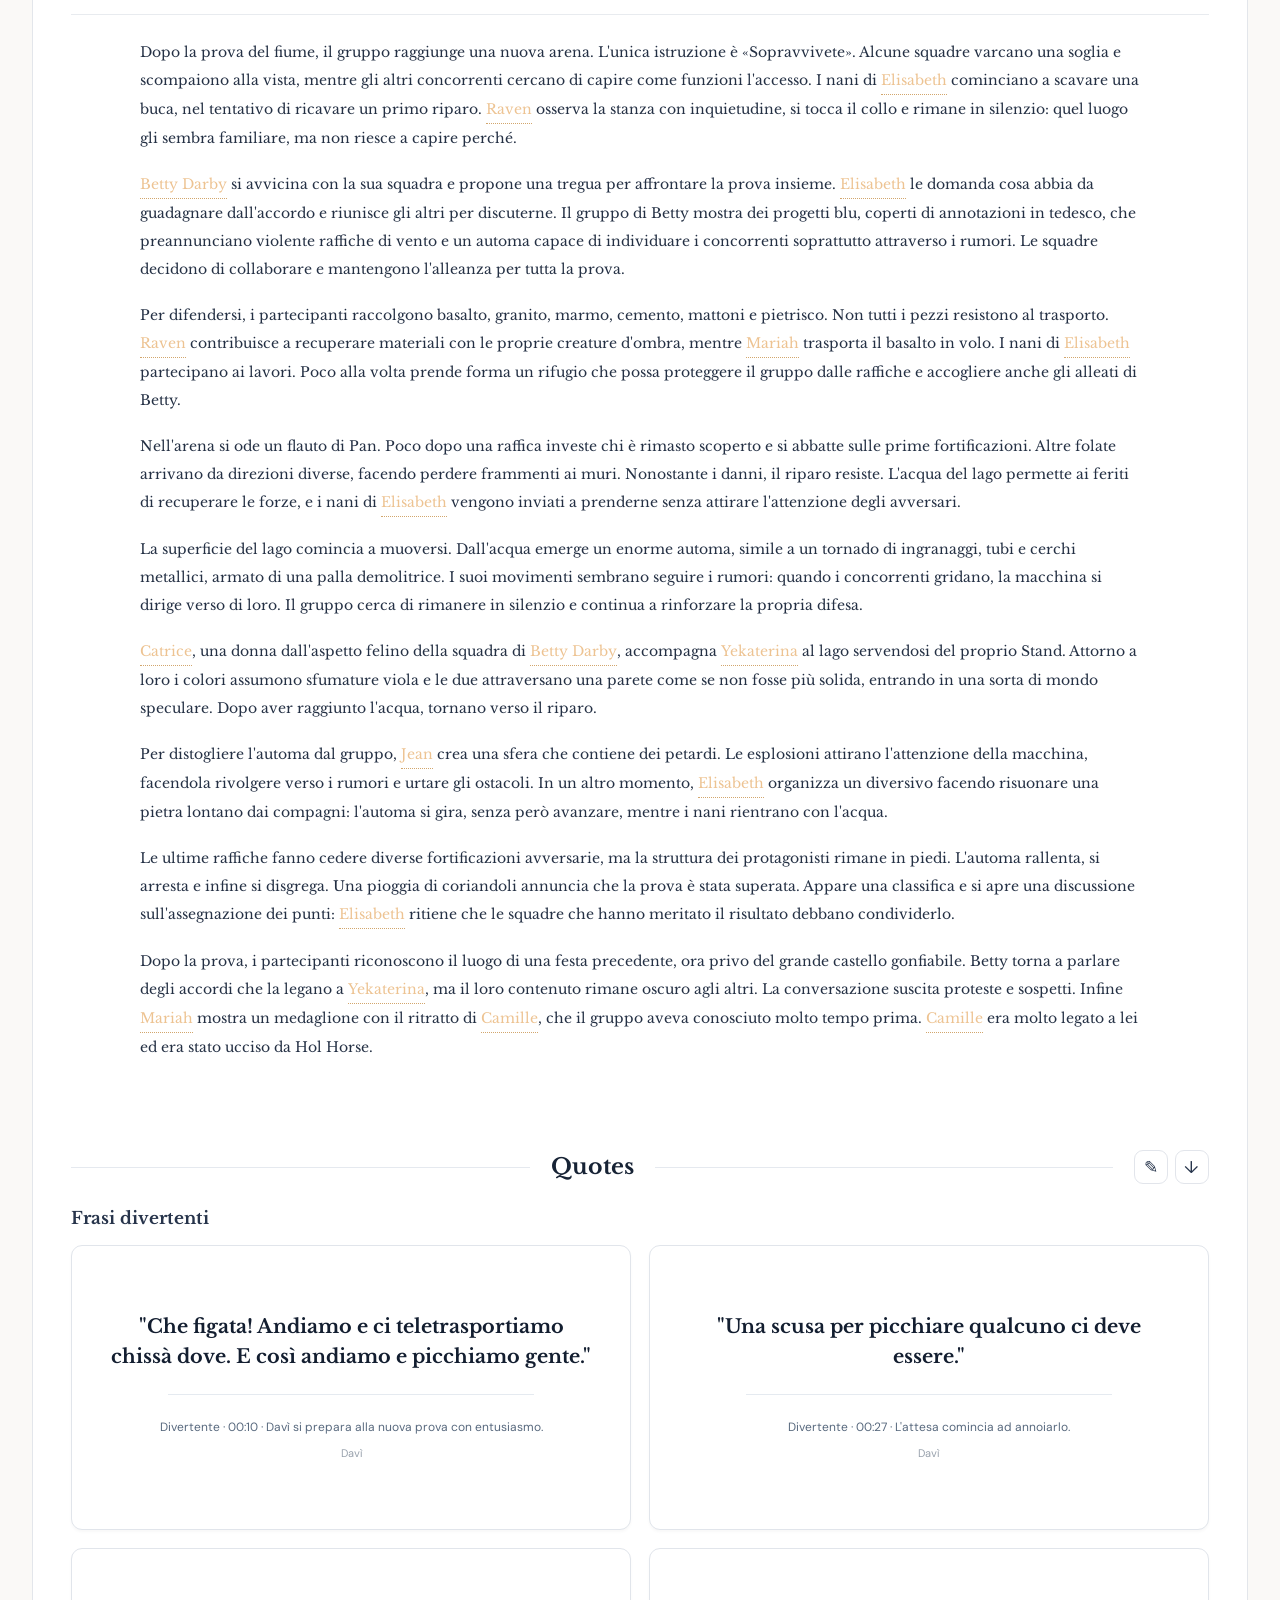
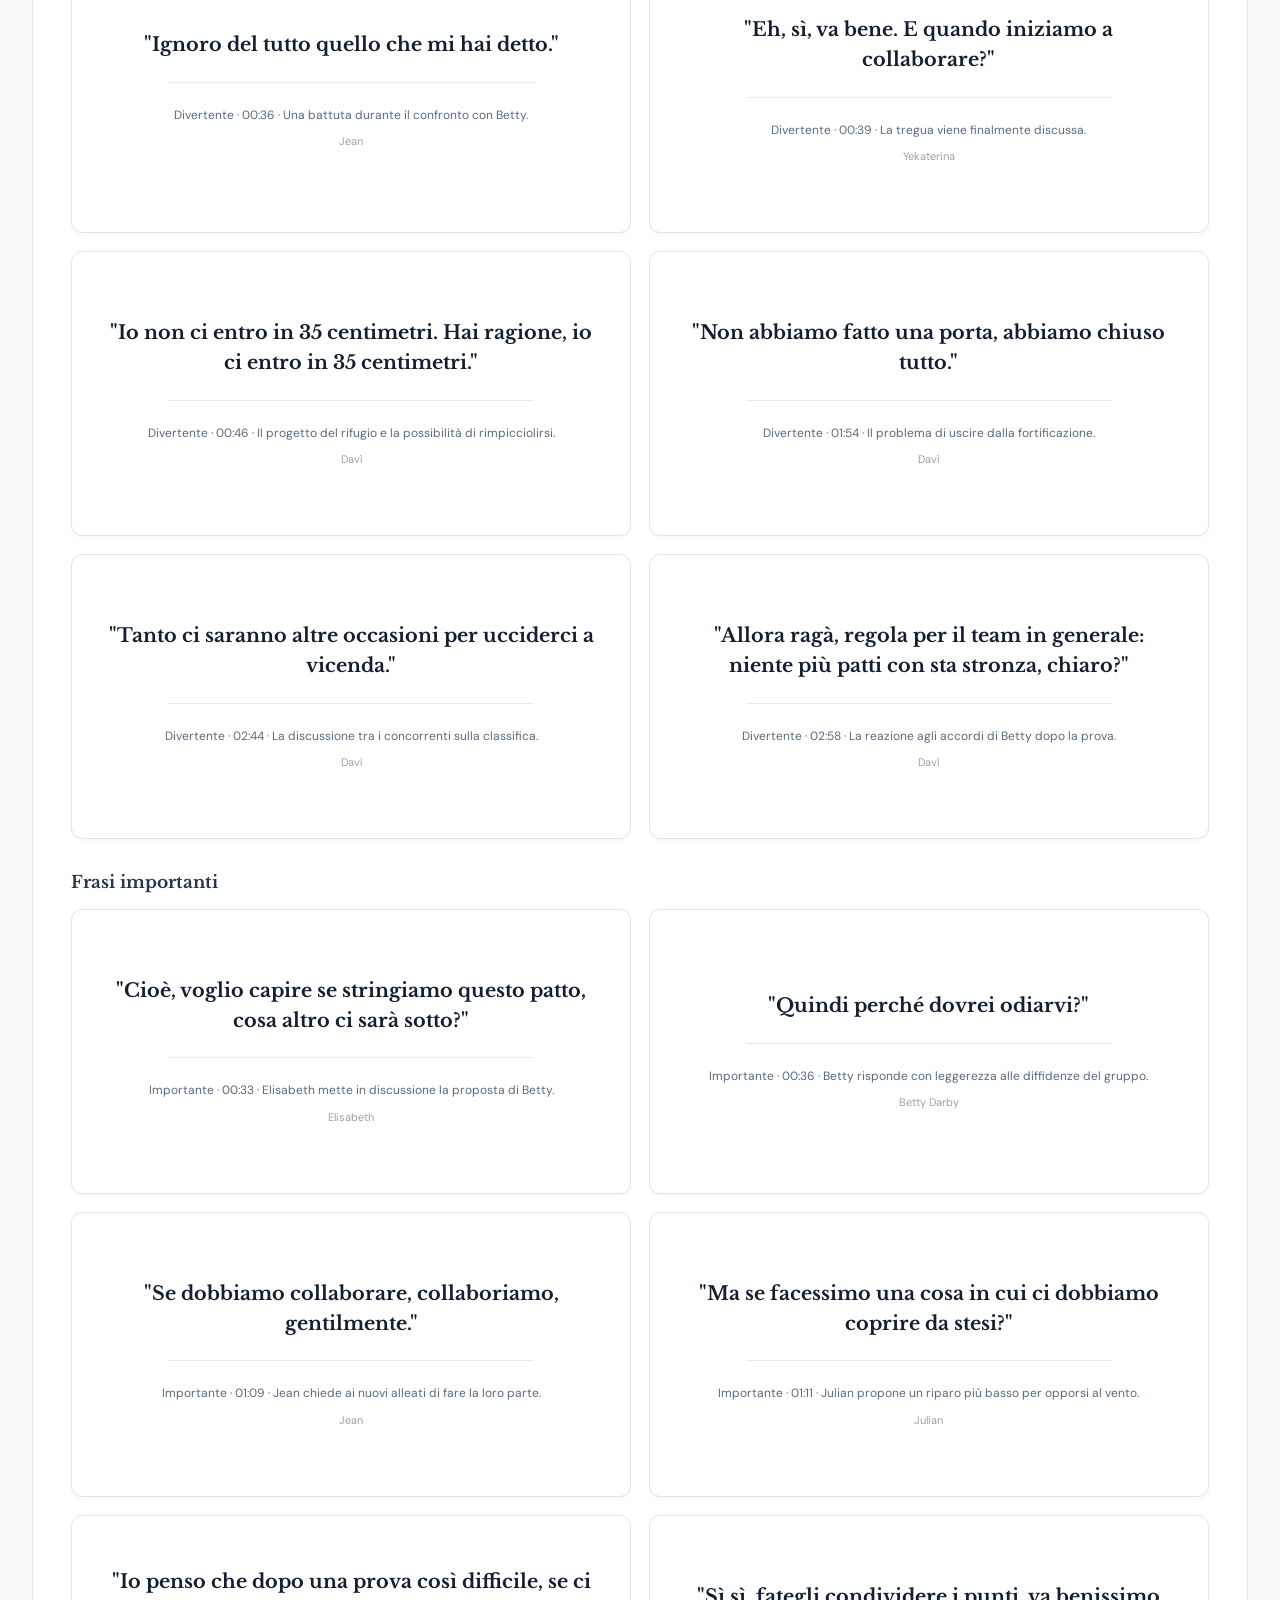
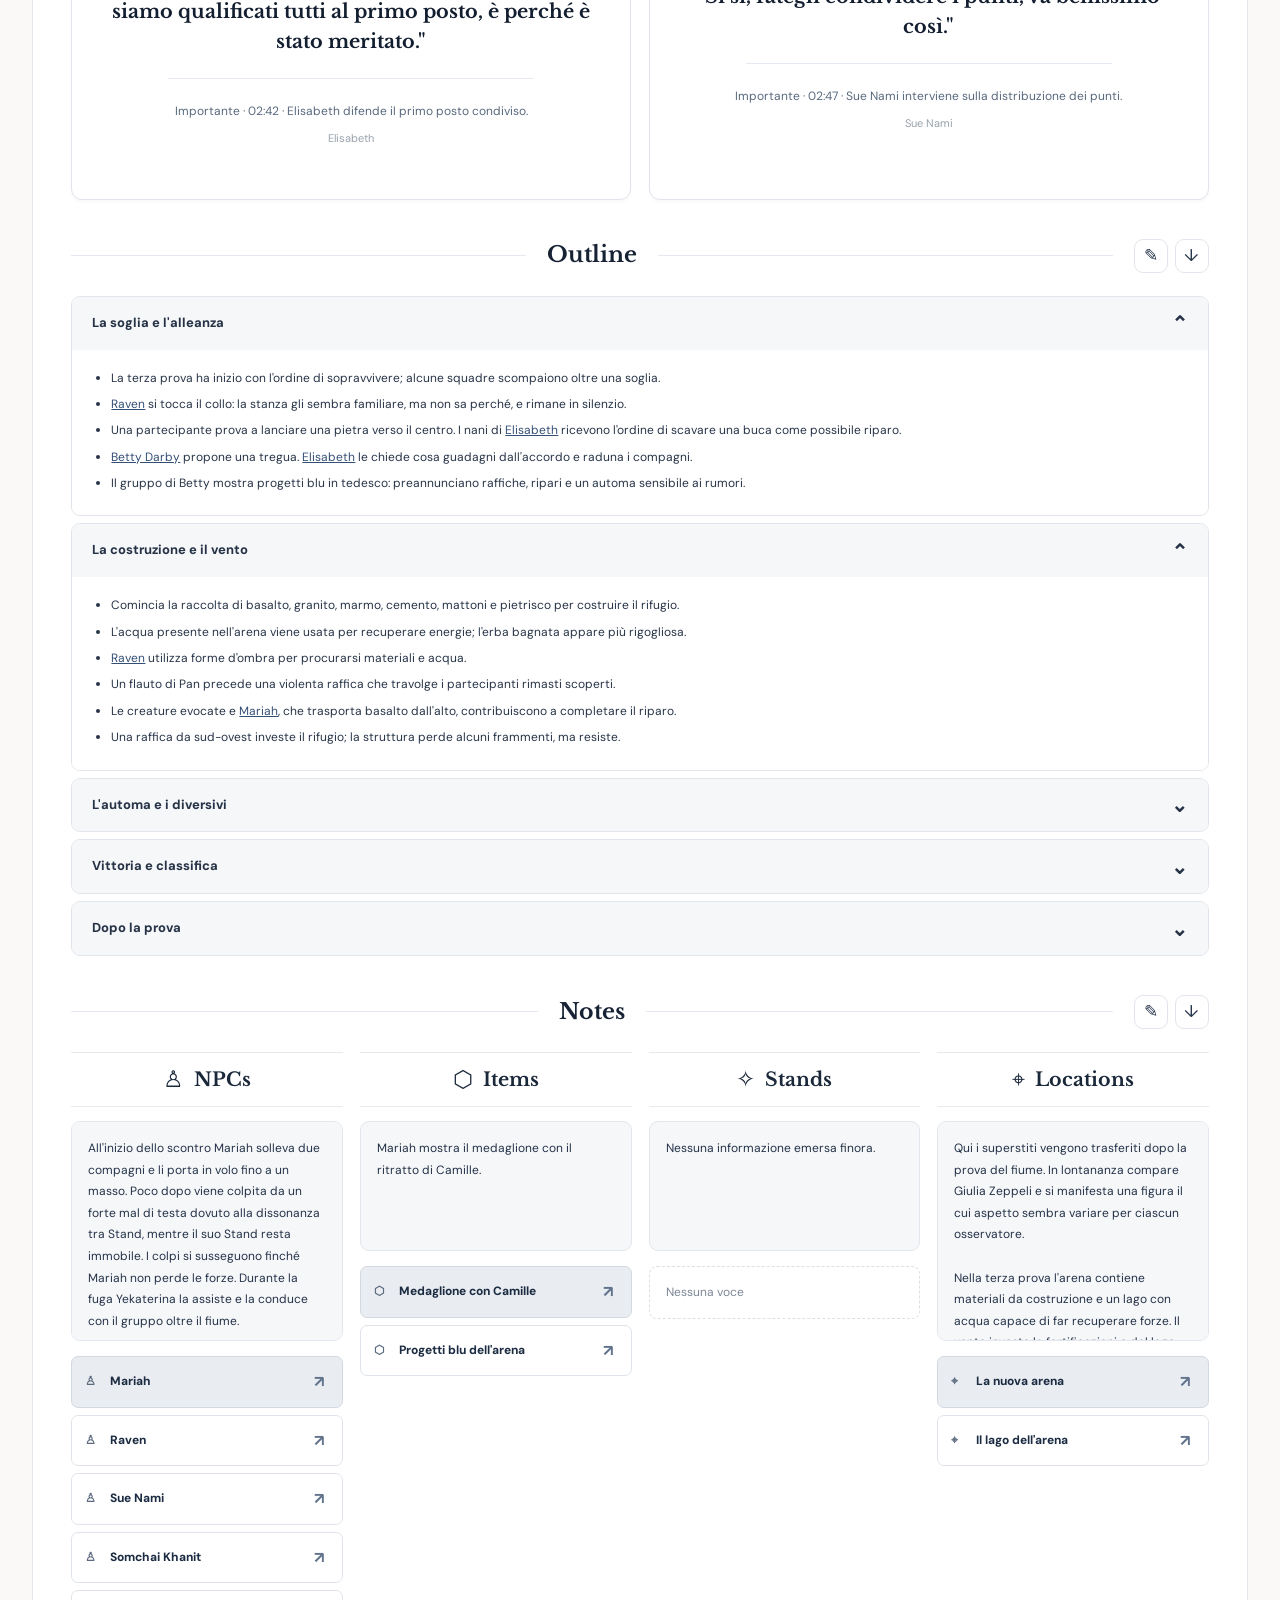
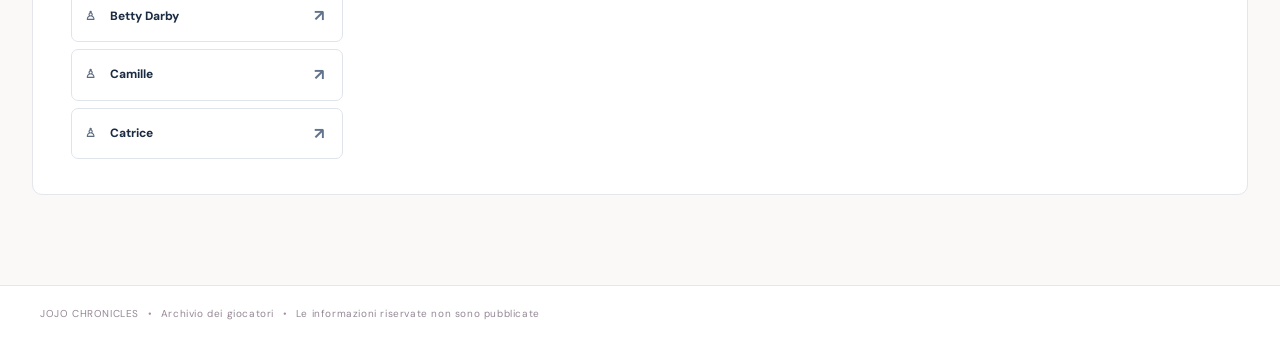
==== commit 77adfc92: "Integrate tournament standings natively into JoJo Chronicles" ====
--- a/docs/index.html
+++ b/docs/index.html
@@ -7,8 +7,10 @@
 <link rel="stylesheet" href="assets/screenshot-library.css?v=4"/>
 <link rel="stylesheet" href="assets/stands.css?v=1"/>
 <link rel="stylesheet" href="assets/craig-speakers.css?v=1"/>
+<link rel="stylesheet" href="assets/ranking.css?v=1"/>
 <script defer src="assets/stand-visibility.js?v=3"></script>
-<script defer src="assets/app-v2.js?v=28"></script></head>
+<script defer src="assets/ranking.js?v=1"></script>
+<script defer src="assets/app-v2.js?v=29"></script></head>
 <body>
 <div class="shell">
  <aside class="sidebar" id="sidebar" aria-label="Navigazione principale">
@@ -18,7 +20,7 @@
   <nav class="nav">
    <button class="nav-link active" data-nav="home"><span class="nav-icon">⌂</span>Panoramica</button>
    <button class="nav-link" data-nav="sessioni"><span class="nav-icon">☷</span>Riepiloghi <span class="nav-count" id="nav-session-count">—</span></button>
-   <a class="nav-link" href="classifica/" aria-label="Apri la classifica del torneo"><span class="nav-icon">▤</span>Classifica</a>
+   <button class="nav-link" data-nav="classifica"><span class="nav-icon">▤</span>Classifica</button>
    <button class="nav-link" data-nav="pg"><span class="nav-icon">♟</span>PG <span class="nav-count" id="nav-pg-count">—</span></button>
    <button class="nav-link" data-nav="npc"><span class="nav-icon">♙</span>NPC <span class="nav-count" id="nav-npc-count">—</span></button>
    <button class="nav-link" data-nav="compendio"><span class="nav-icon">▦</span>Wiki della campagna <span class="nav-count" id="nav-entry-count">—</span></button>
@@ -43,7 +45,7 @@
    <section class="view" id="view-home">
     <div class="eyebrow">LA VOSTRA CAMPAGNA <span class="eyebrow-rule"></span> CRONACHE</div>
     <div class="home-hero"><div class="hero-copy"><p class="section-meta"><span class="hero-status-dot"></span> CAMPAGNA IN CORSO</p><h1 id="campaign-title">Un destino <em>bizzarro.</em></h1><p class="hero-sub" id="campaign-subtitle">Le storie, i luoghi e i personaggi che avete incontrato. Nessun segreto del Master.</p><div class="hero-actions"><button class="primary-btn" id="hero-session">Leggi l'ultima sessione <span>↗</span></button><button class="secondary-btn" data-go="compendio">Esplora il compendio →</button></div></div><div class="hero-mark"><div class="hero-symbol">✒</div><span>CRONACHE DI JOJO</span></div></div>
-    <div class="sq-campaign-nav" aria-label="Sezioni campagna"><button data-go="sessioni"><span class="sq-quick-icon">▤</span><strong>Riepiloghi</strong><small>Le sessioni</small></button><button data-go="pg"><span class="sq-quick-icon">♟</span><strong>Personaggi</strong><small>I protagonisti</small></button><button data-go="npc"><span class="sq-quick-icon">♜</span><strong>NPC</strong><small>Incontri e rapporti</small></button><button data-go="stand"><span class="sq-quick-icon">✧</span><strong>Stand</strong><small>Quelli incontrati</small></button><button data-go="oggetti"><span class="sq-quick-icon">♢</span><strong>Oggetti</strong><small>Scoperte e bottino</small></button><button data-go="prove"><span class="sq-quick-icon">⚑</span><strong>Prove</strong><small>Sfide e obiettivi</small></button><button data-go="compendio"><span class="sq-quick-icon">✧</span><strong>Wiki</strong><small>Tutte le voci</small></button></div>
+    <div class="sq-campaign-nav" aria-label="Sezioni campagna"><button data-go="sessioni"><span class="sq-quick-icon">▤</span><strong>Riepiloghi</strong><small>Le sessioni</small></button><button data-go="classifica"><span class="sq-quick-icon">♛</span><strong>Classifica</strong><small>Il torneo</small></button><button data-go="pg"><span class="sq-quick-icon">♟</span><strong>Personaggi</strong><small>I protagonisti</small></button><button data-go="npc"><span class="sq-quick-icon">♜</span><strong>NPC</strong><small>Incontri e rapporti</small></button><button data-go="stand"><span class="sq-quick-icon">✧</span><strong>Stand</strong><small>Quelli incontrati</small></button><button data-go="oggetti"><span class="sq-quick-icon">♢</span><strong>Oggetti</strong><small>Scoperte e bottino</small></button><button data-go="prove"><span class="sq-quick-icon">⚑</span><strong>Prove</strong><small>Sfide e obiettivi</small></button><button data-go="compendio"><span class="sq-quick-icon">✧</span><strong>Wiki</strong><small>Tutte le voci</small></button></div>
     <div class="stats"><div class="stat"><span>SESSIONI NEL DIARIO</span><strong id="count-sessions">0</strong><small>Resoconti archiviati</small></div><div class="stat"><span>VOCI DEL COMPENDIO</span><strong id="count-entries">0</strong><small>Informazioni conosciute</small></div><div class="stat"><span>STAND CONOSCIUTI</span><strong id="count-stand">0</strong><small>Abilità osservate</small></div><div class="stat"><span>MOMENTI DELLA STORIA</span><strong id="count-events">0</strong><small>Passaggi nella cronologia</small></div></div>
     <div class="home-columns"><div class="home-primary"><div class="section-line"><div><span class="overline">ULTIMA SESSIONE</span><h2>Riprendi la storia</h2></div><button class="text-button" data-go="sessioni">Tutte le sessioni ↗</button></div><div id="featured-session"></div><div class="section-line space-top"><div><span class="overline">APPENA SCOPERTI</span><h2>Dal compendio</h2></div><button class="text-button" data-go="compendio">Esplora ↗</button></div><div class="featured-entities" id="home-entities"></div></div>
     <div class="home-secondary"><div class="insight"><span class="overline">MEMORIA DI CAMPAGNA</span><h3>Ricordi una scena,<br/>ma non dove?</h3><p>Cerca nelle sessioni, nelle schede e negli eventi archiviati. Ogni risultato rimanda al punto da cui proviene.</p><button class="secondary-btn block" data-go="ricerca">Cerca nella storia ↗</button></div><div class="next-events"><span class="overline">PASSAGGI RECENTI</span><div id="home-moments"></div><button class="text-button" data-go="cronologia">Cronologia completa →</button></div></div></div>
@@ -81,6 +83,7 @@
    <section class="view hidden" id="view-prove"><div class="page-heading"><span class="overline">WIKI DELLA CAMPAGNA / OBIETTIVI</span><h1>Prove e obiettivi</h1><p>Le sfide che avete affrontato, gli esiti conosciuti e le prove ancora da superare.</p></div><div id="trials-index" class="compendium-grid"></div></section>
    <section class="view hidden" id="view-cronologia"><div class="page-heading"><span class="overline">RICOSTRUISCI GLI AVVENIMENTI</span><h1>Cronologia</h1><p>Momenti significativi della campagna, nell'ordine in cui si sono svolti.</p></div><div id="timeline-list" class="history-list"></div></section>
    <section class="view hidden" id="view-misteri"><div class="page-heading"><span class="overline">DOMANDE ANCORA APERTE</span><h1>Indizi e fili narrativi</h1><p>Ciò che i personaggi hanno osservato senza aver ancora trovato tutte le risposte. Nessuna anticipazione della trama.</p></div><div id="mystery-list" class="mystery-grid"></div></section>
+   <section class="view hidden" id="view-classifica"><div class="page-heading"><span class="overline">IL TORNEO / PUNTEGGI E PIAZZAMENTI</span><h1>Classifiche del torneo</h1><p>Risultati della terza prova, graduatoria generale, squadre ed evoluzione dei punti. I punteggi sono ricavati dall'archivio del torneo, senza assegnare storici non conosciuti.</p></div><div id="ranking-root" aria-live="polite"></div></section>
    <section class="view hidden" id="view-ricerca"><div class="page-heading"><span class="overline">CONSULTA LA MEMORIA</span><h1>Cerca nell'archivio</h1><p>Una ricerca sui contenuti pubblicati, con rimandi precisi a schede e sessioni. Non inventa risposte quando mancano informazioni.</p></div><form id="memory-form" class="memory-form"><span>⌕</span><input id="memory-query" placeholder="Es. Cosa sappiamo di Killian? Come hanno attraversato il fiume?" autocomplete="off" aria-label="Termini da cercare"/><button type="submit">Cerca ↗</button></form><div class="memory-hint">Ricerca testuale locale sulle informazioni approvate dal Master. Non è una chat AI.</div><div id="memory-results" aria-live="polite"></div></section>
   </main>
   <footer class="footer">JOJO CHRONICLES <span>•</span> Archivio dei giocatori <span>•</span> Le informazioni riservate non sono pubblicate</footer>
--- a/docs/assets/ranking.css
+++ b/docs/assets/ranking.css
@@ -0,0 +1,82 @@
+/* Native JoJo Chronicles ranking. Matches the current light editorial layout. */
+#view-classifica{--rk-border:#e9e2e8;--rk-ink:#302a32;--rk-muted:#817782;--rk-violet:#795475;--rk-soft:#f6f2f6}
+#view-classifica .page-heading{margin-bottom:22px}
+.ranking-tabs{display:flex;gap:8px;flex-wrap:wrap;align-items:center;border-bottom:1px solid var(--rk-border);padding:0 0 15px;margin-bottom:24px}
+.ranking-tab{background:#fff;color:#776c78;border:1px solid #e7dfe6;border-radius:9px;padding:10px 14px;font-size:12px;font-weight:750;transition:border-color .15s,background .15s,color .15s}
+.ranking-tab:hover{border-color:#b99eb9;color:#583953;background:#fbf8fb}
+.ranking-tab.active{color:#714b70;background:#f0eaf0;border-color:#e2d5e1;box-shadow:inset 0 -3px #8b637d}
+.ranking-content{display:grid;gap:21px;padding-bottom:24px;min-width:0}
+.ranking-metrics{display:grid;grid-template-columns:repeat(4,minmax(0,1fr));gap:13px}
+.ranking-metric{border:1px solid var(--rk-border);background:#fff;border-radius:12px;min-height:123px;padding:18px 19px;display:flex;flex-direction:column;justify-content:center;box-shadow:0 5px 17px #36273508}
+.ranking-metric-label{font-size:10px;letter-spacing:.09em;color:#918492;font-weight:800}
+.ranking-metric-value{display:block;font:700 clamp(23px,3vw,33px)/1.24 'Libre Baskerville',Georgia,serif;color:#352b37;margin:8px 0 6px;overflow-wrap:anywhere}
+.ranking-metric-note{color:#89818b;font-size:11px;line-height:1.5}
+.ranking-overview-layout{display:grid;grid-template-columns:minmax(0,1.3fr) minmax(310px,.95fr);gap:19px;align-items:stretch}
+.ranking-phase-grid{display:grid;grid-template-columns:repeat(2,minmax(0,1fr));gap:18px}
+.ranking-panel{background:#fff;border:1px solid var(--rk-border);border-radius:13px;min-width:0;overflow:hidden;padding-bottom:5px;box-shadow:0 5px 19px #3a253809}
+.ranking-panel-heading{padding:22px 23px 15px}
+.ranking-panel-heading h2{font:700 clamp(18px,2.2vw,22px)/1.36 'Libre Baskerville',Georgia,serif;color:var(--rk-ink);margin:0 0 7px;letter-spacing:-.025em}
+.ranking-panel-heading p{font-size:12px;line-height:1.7;color:#857984;margin:0;max-width:900px}
+.ranking-table-scroll{overflow-x:auto;max-width:100%;scrollbar-width:thin;scrollbar-color:#c0afc2 #f8f5f8}
+.ranking-table{border-collapse:collapse;width:100%;font-size:12px;min-width:580px}
+.ranking-table th{text-align:left;color:#978c99;letter-spacing:.1em;font-weight:800;font-size:9px;white-space:nowrap;background:#faf8fa;padding:13px 16px;border-top:1px solid #f0ecf0;border-bottom:1px solid #eae4e9}
+.ranking-table td{text-align:left;color:#544b58;padding:14px 16px;border-bottom:1px solid #f0ecef;vertical-align:middle;line-height:1.55;white-space:nowrap}
+.ranking-table tbody tr:last-child td{border-bottom:none}
+.ranking-table tbody tr:hover{background:#fcf9fc}
+.ranking-table tbody tr[hidden]{display:none}
+.ranking-table td:last-child,.ranking-table th:last-child{padding-right:22px}
+.ranking-table td:last-child .ranking-strong{color:#765277}
+.ranking-strong{color:#302a32;font-weight:800}
+.ranking-place{display:inline-flex;min-width:34px;padding:5px 9px;border-radius:7px;justify-content:center;align-items:center;background:#eff0f3;color:#777e8a;font-size:11px;font-weight:850}
+.ranking-place-1{background:#fcf1d7;color:#9b701f;border:1px solid #f2e1b6}
+.ranking-place-2{background:#eef1f8;color:#647b9d;border:1px solid #dde6f3}
+.ranking-place-3{background:#f7eee7;color:#a97350;border:1px solid #f0dfd0}
+.ranking-chips{display:flex;gap:5px;flex-wrap:wrap;max-width:510px}
+.ranking-chip{font-size:10px;font-weight:650;background:#f5f0f6;color:#70566e;border:1px solid #eadfea;border-radius:6px;padding:5px 8px;white-space:nowrap}
+.ranking-button{background:#fff;border:1px solid #e3d9e3;border-radius:9px;color:#664c66;font-size:12px;font-weight:700;padding:10px 14px;cursor:pointer}
+.ranking-button:hover{background:#f8f3f8;border-color:#b99fbb}
+.ranking-button-primary{background:#342b37;color:#fff;border-color:#342b37}
+.ranking-button-primary:hover{background:#5d475d;border-color:#5d475d}
+.ranking-button-link{margin:16px 23px 18px;border-color:transparent;background:transparent;padding:4px 0;color:#765276;text-align:left}
+.ranking-button-link:hover{color:#40273f;background:transparent;border-color:transparent;text-decoration:underline}
+.ranking-note{font-size:12px;color:#726575;line-height:1.75;margin:0;background:#f7f3f7;border:1px solid #e9e0ea;border-radius:10px;padding:14px 17px}
+.ranking-note-error{color:#9d4545;border-color:#ebc7c7;background:#fff4f4}
+.ranking-panel .ranking-note{margin:12px 18px 18px}
+.ranking-section-heading{display:flex;flex-direction:column;gap:5px;margin:4px 0 0}
+.ranking-section-heading h2{font:700 24px 'Libre Baskerville',Georgia,serif;color:#382d3b;margin:0;letter-spacing:-.03em}
+.ranking-section-heading p{font-size:12px;color:#827887;margin:0}
+.ranking-winner{margin:0 20px 12px;padding:12px 14px 13px;background:#fdfbf9;border:1px solid #eee3de;border-radius:9px}
+.ranking-winner-title{display:flex;align-items:center;gap:9px}
+.ranking-winner-title strong{font-size:13px;color:#483648}
+.ranking-winner-icon{color:#a7814a;font-size:14px}
+.ranking-winner p{margin:6px 0 8px;font-size:11px;color:#8c7d89;line-height:1.6}
+.ranking-winner-points{font-size:11px;color:#9b6e38;font-weight:800}
+.ranking-team-grid{display:grid;grid-template-columns:repeat(2,minmax(0,1fr));gap:17px}
+.ranking-team-card{border:1px solid var(--rk-border);border-radius:13px;padding:19px 20px;background:#fff;display:flex;flex-direction:column;gap:17px;box-shadow:0 4px 13px #3a263706}
+.ranking-team-card-winner{background:linear-gradient(145deg,#fffaf3,#fff 52%);border-color:#eee0c5}
+.ranking-team-head{display:flex;align-items:center;gap:10px;flex-wrap:wrap}
+.ranking-team-head h3{margin:0;font:700 18px 'Libre Baskerville',Georgia,serif;color:#413744;letter-spacing:-.025em}
+.ranking-team-prize{margin-left:auto;color:#976f3f;font-size:12px}
+.ranking-team-foot{font-size:11px;color:#89808b;margin:0}
+.ranking-chart-row{margin:0 22px 21px}
+.ranking-chart-label{display:flex;justify-content:space-between;gap:10px;align-items:center;margin-bottom:9px;font-size:12px}
+.ranking-chart-label strong{color:#453b47;font-weight:750}
+.ranking-chart-label span{color:#8d7f8b;font-size:11px;font-variant-numeric:tabular-nums}
+.ranking-chart-bars{display:grid;gap:5px}
+.ranking-chart-track{height:12px;background:#f1ecf1;border-radius:5px;overflow:hidden}
+.ranking-chart-fill{height:100%;display:block;border-radius:5px}
+.ranking-chart-fill-baseline{background:#b8a5ba}
+.ranking-chart-fill-current{background:linear-gradient(90deg,#8c6889,#ad8caa)}
+.ranking-chart-legend{display:flex;gap:16px;margin:4px 23px 23px;flex-wrap:wrap;color:#807784;font-size:11px}
+.ranking-legend-before{color:#a68ba8}
+.ranking-legend-after{color:#785477}
+.ranking-filter{padding:0 18px 15px}
+.ranking-search{background:#fff;color:#312933;border:1px solid #e4dce4;border-radius:9px;max-width:340px;width:100%;height:41px;padding:8px 12px;font-size:12px}
+.ranking-search:focus{border-color:#9f80a3;outline:2px solid #b69eb644;outline-offset:2px}
+.ranking-search::placeholder{color:#a49aa4}
+.ranking-export-actions{display:flex;flex-wrap:wrap;gap:10px;padding:0 22px 22px}
+.ranking-notes{padding:0 28px 19px 40px;margin:0;color:#6c626e;font-size:12px;line-height:1.9}
+.ranking-loading{padding:28px;color:#817783;font-size:13px}
+@media(max-width:1100px){.ranking-metrics{grid-template-columns:repeat(2,minmax(0,1fr))}.ranking-overview-layout{grid-template-columns:1fr}.ranking-team-grid{grid-template-columns:repeat(2,minmax(0,1fr))}}
+@media(max-width:760px){.ranking-tabs{overflow-x:auto;flex-wrap:nowrap;white-space:nowrap;padding-bottom:10px;scrollbar-width:thin}.ranking-tab{padding:9px 12px;flex:0 0 auto}.ranking-team-grid,.ranking-phase-grid{grid-template-columns:1fr}.ranking-panel-heading{padding:18px}.ranking-table td,.ranking-table th{padding:12px}.ranking-metric{min-height:100px;padding:13px}.ranking-chart-row{margin:0 15px 20px}.ranking-team-head h3{font-size:17px}.ranking-chips{max-width:unset}}
+@media(max-width:430px){.ranking-metrics{gap:8px}.ranking-metric-value{font-size:23px}.ranking-metric-label{font-size:9px}.ranking-metric-note{font-size:10px}}
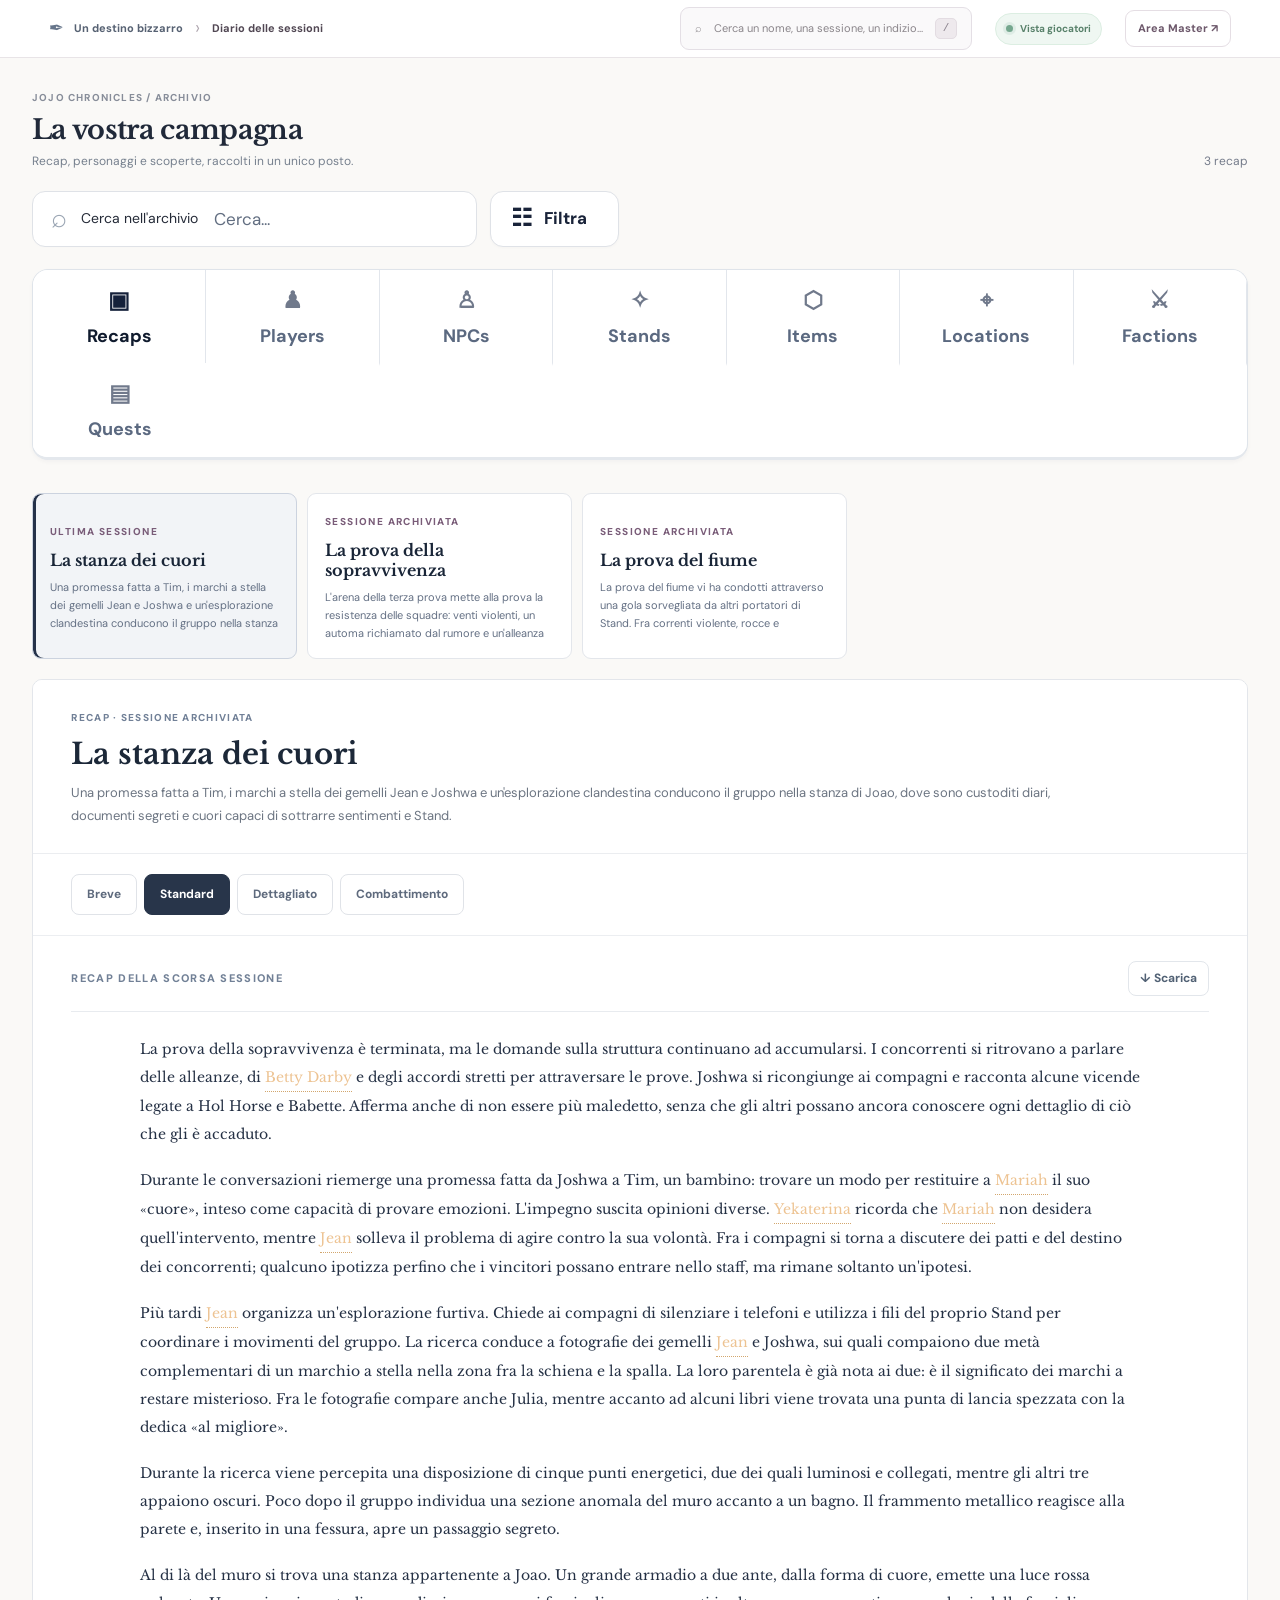
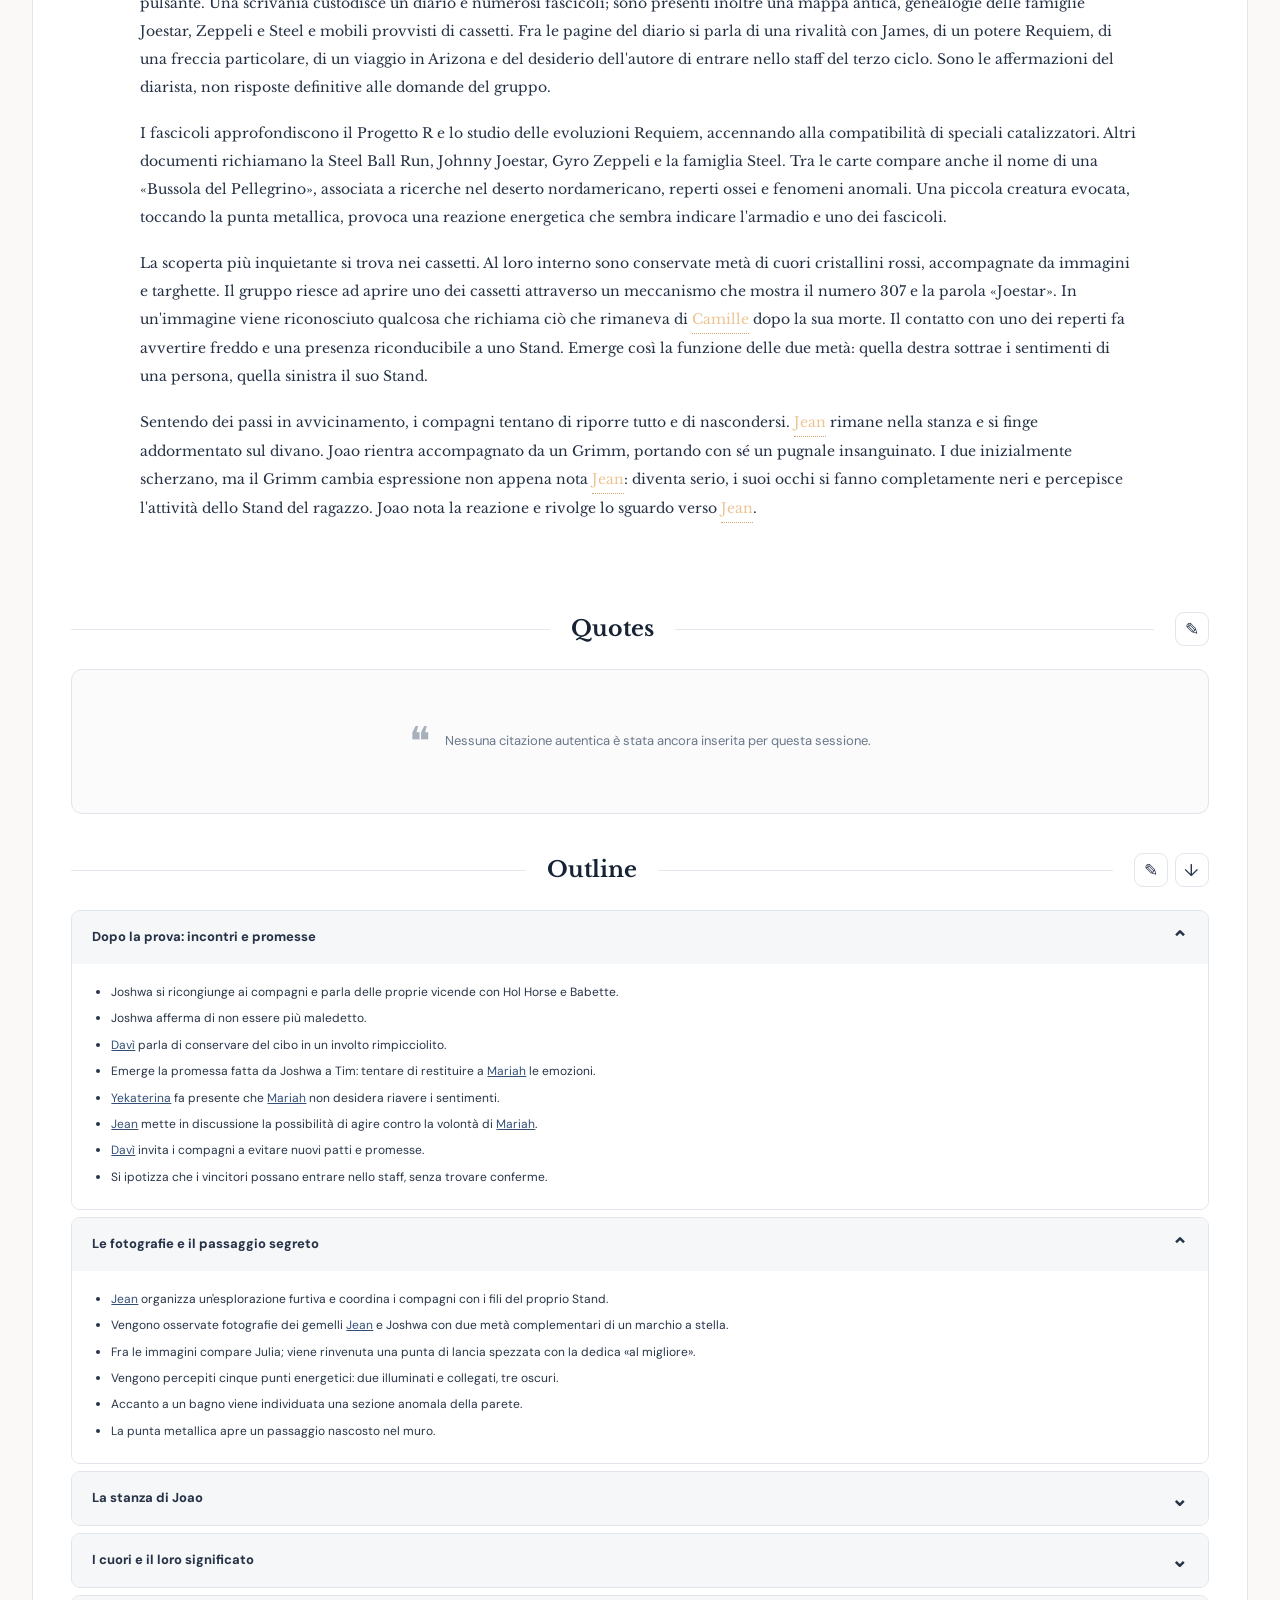
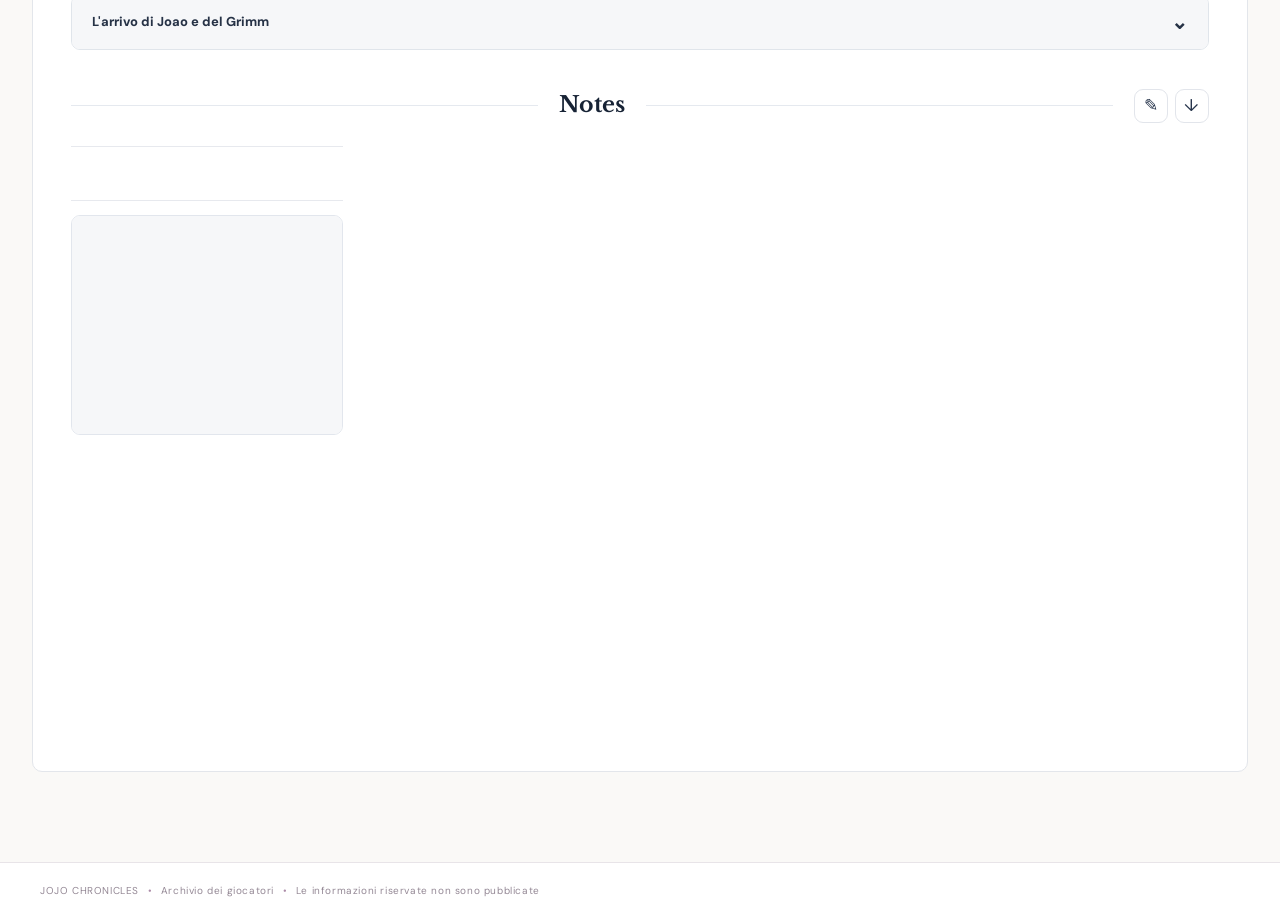
==== commit 06061db3: "Pubblica prima i riepiloghi della stanza dei cuori" ====
--- a/docs/index.html
+++ b/docs/index.html
@@ -10,7 +10,7 @@
 <link rel="stylesheet" href="assets/ranking.css?v=1"/>
 <script defer src="assets/stand-visibility.js?v=3"></script>
 <script defer src="assets/ranking.js?v=1"></script>
-<script defer src="assets/app-v2.js?v=29"></script></head>
+<script defer src="assets/app-v2.js?v=30"></script></head>
 <body>
 <div class="shell">
  <aside class="sidebar" id="sidebar" aria-label="Navigazione principale">
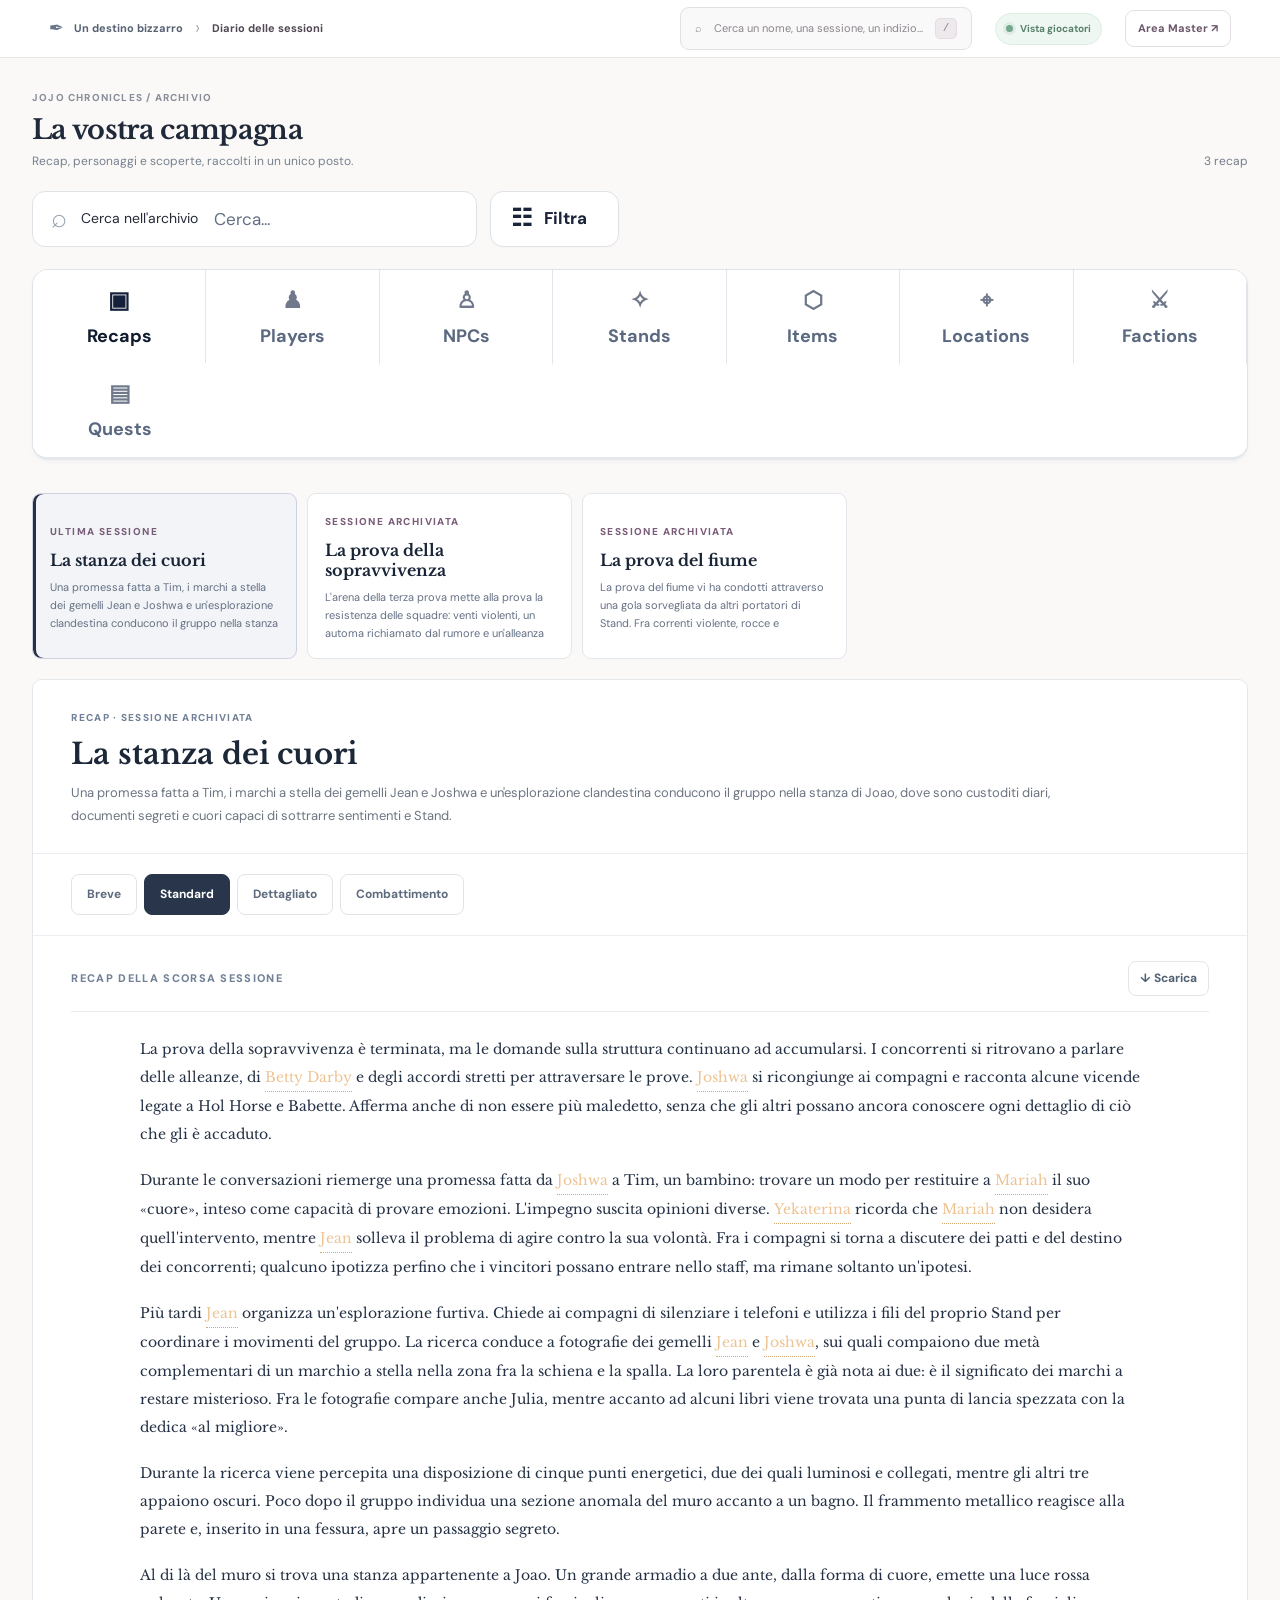
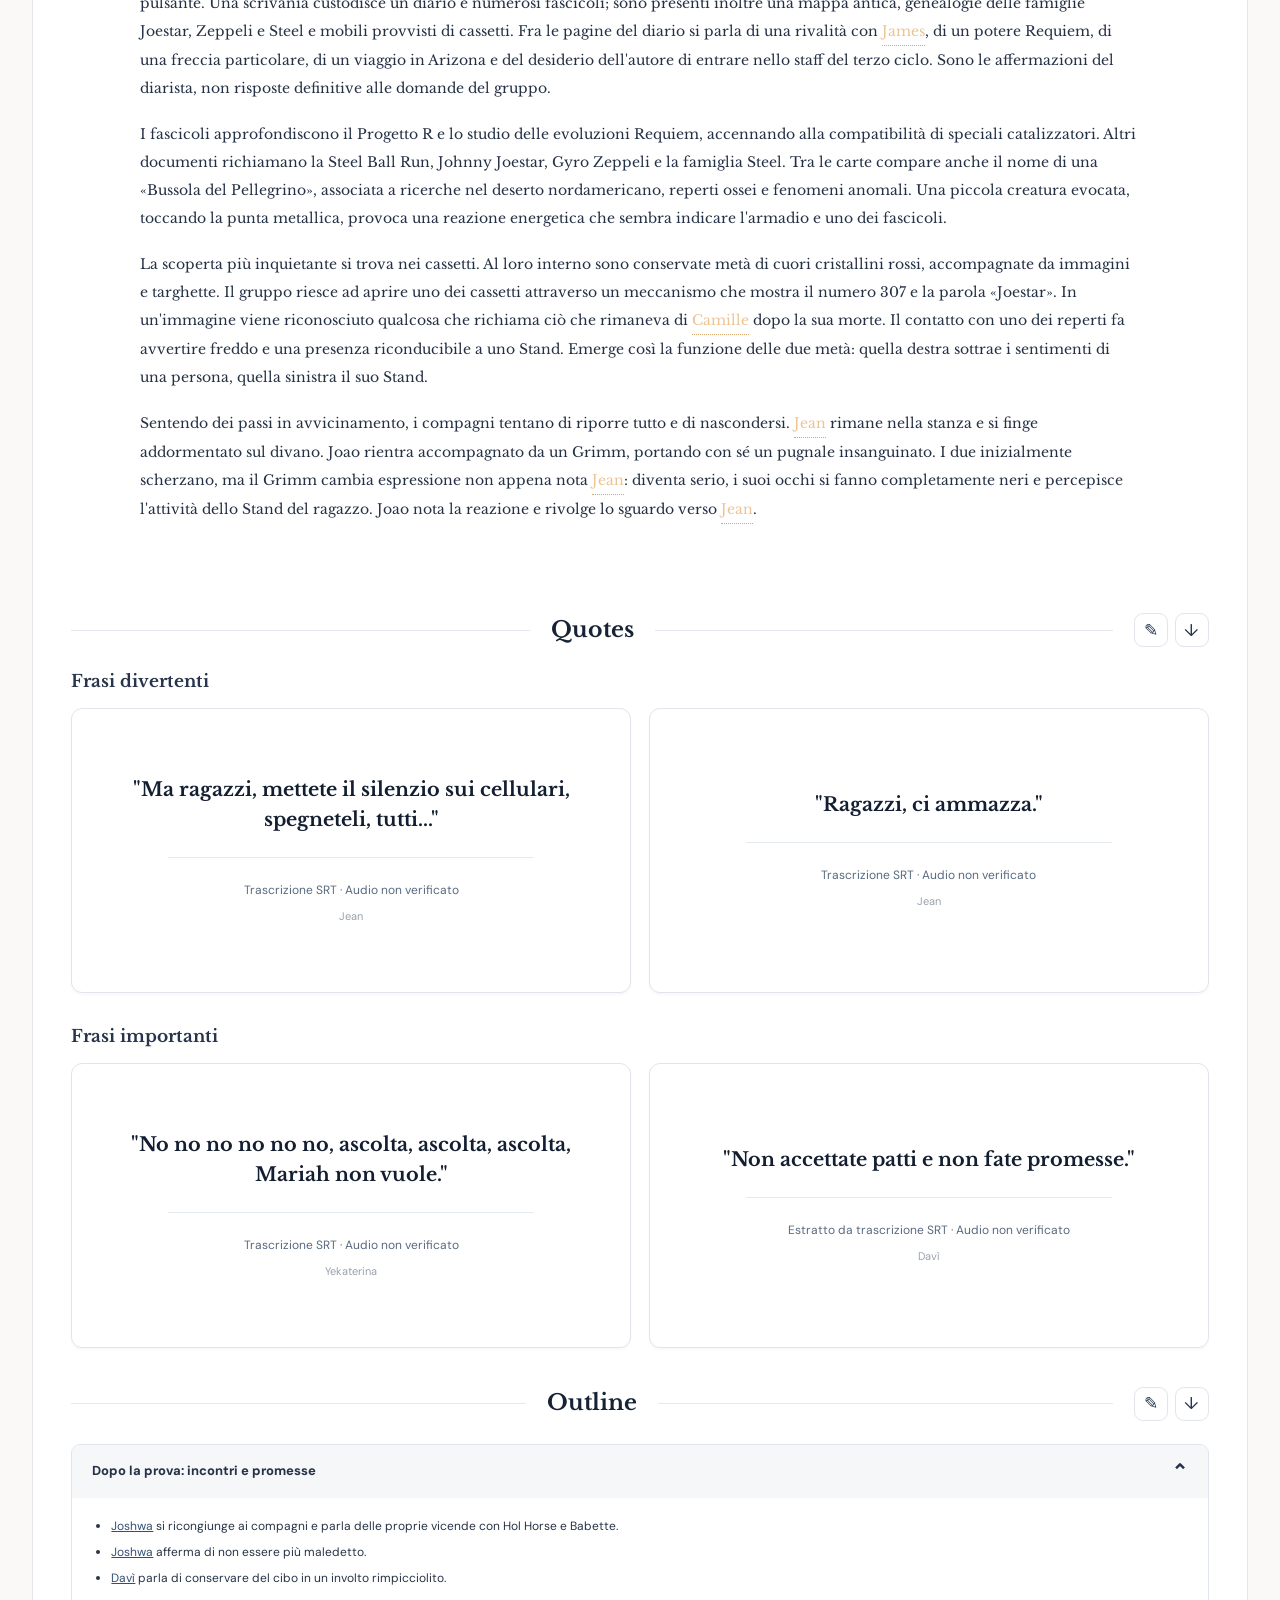
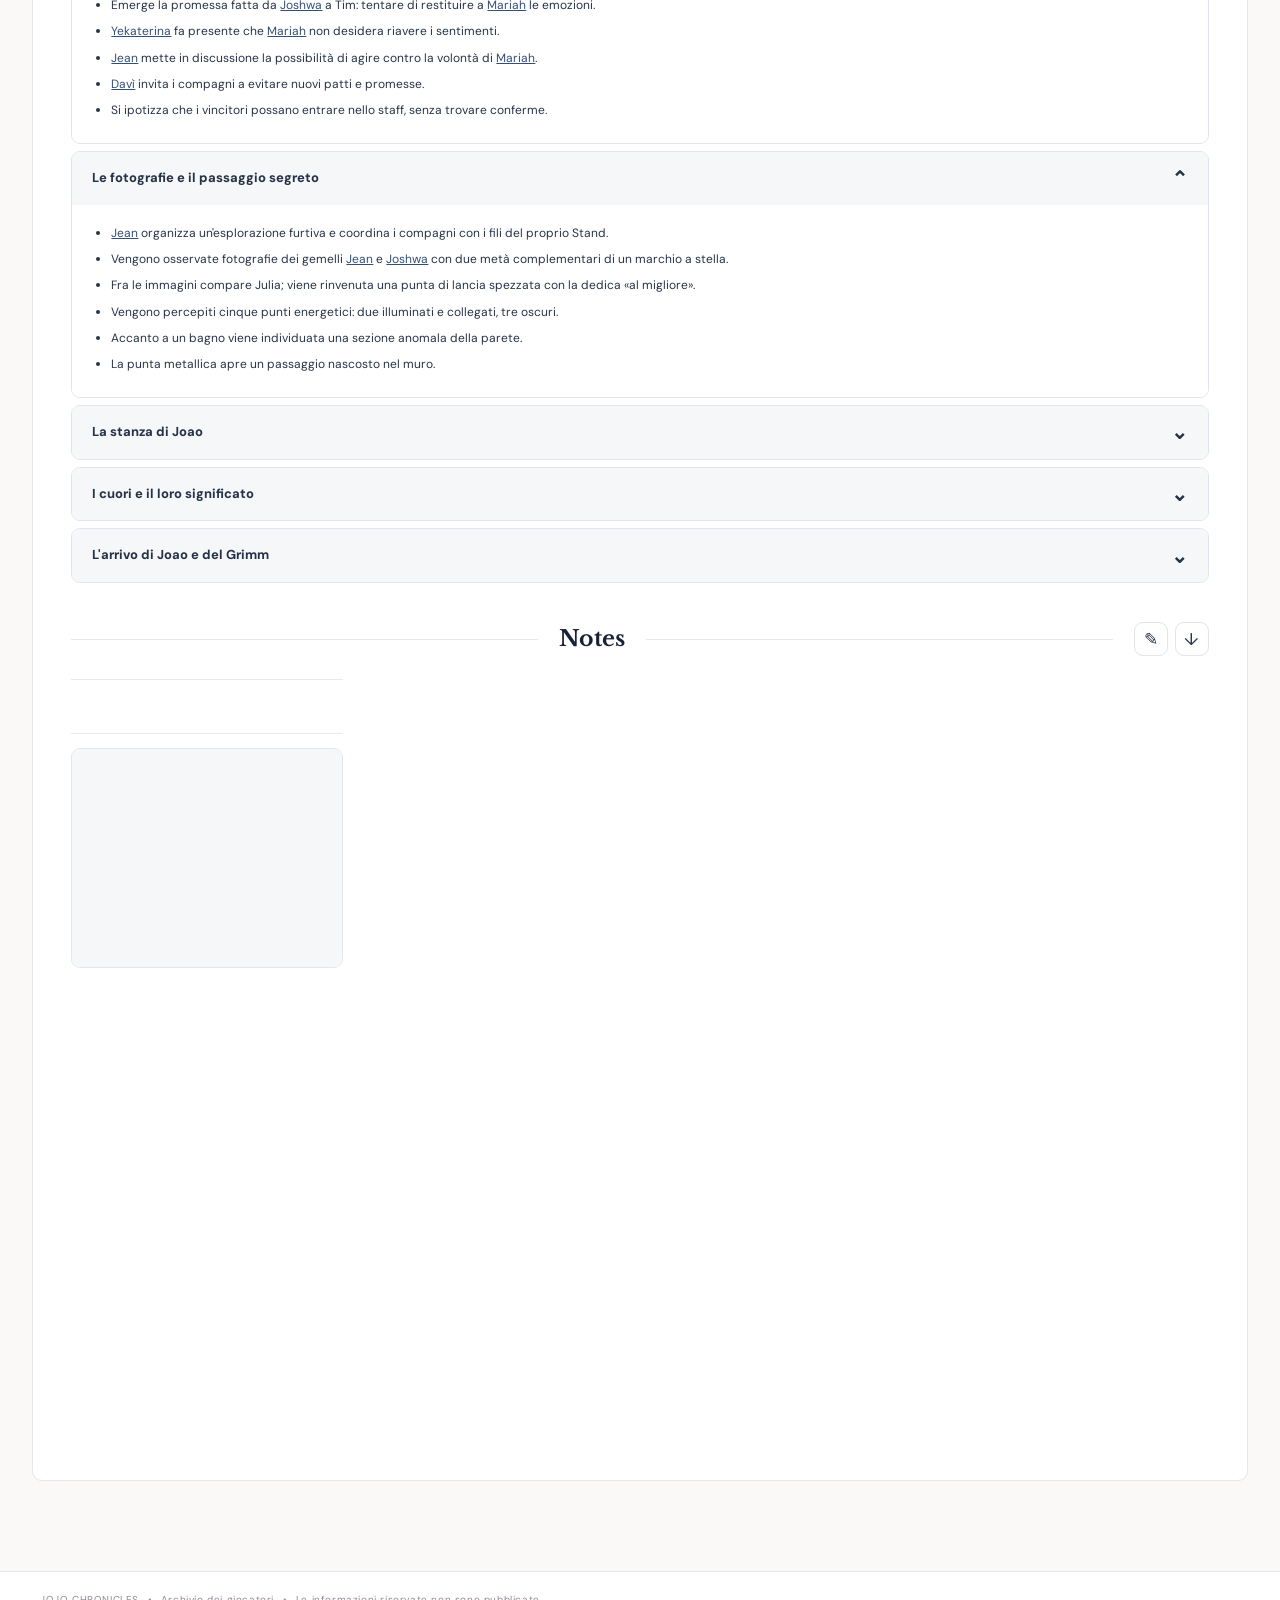
==== commit bbdf6fcb: "Pubblica archivio João Pereira, nove documenti indicizzati, citazioni e dossier della stanza dei cuo" ====
--- a/docs/index.html
+++ b/docs/index.html
@@ -10,7 +10,7 @@
 <link rel="stylesheet" href="assets/ranking.css?v=1"/>
 <script defer src="assets/stand-visibility.js?v=3"></script>
 <script defer src="assets/ranking.js?v=1"></script>
-<script defer src="assets/app-v2.js?v=30"></script></head>
+<script defer src="assets/app-v2.js?v=31"></script></head>
 <body>
 <div class="shell">
  <aside class="sidebar" id="sidebar" aria-label="Navigazione principale">
@@ -26,6 +26,7 @@
    <button class="nav-link" data-nav="compendio"><span class="nav-icon">▦</span>Wiki della campagna <span class="nav-count" id="nav-entry-count">—</span></button>
    <button class="nav-link" data-nav="stand"><span class="nav-icon">✧</span>Stand incontrati <span class="nav-count" id="nav-stand-count">—</span></button>
    <button class="nav-link" data-nav="oggetti"><span class="nav-icon">⌑</span>Oggetti</button>
+   <a class="nav-link" href="documenti.html"><span class="nav-icon">▣</span>Documenti</a>
    <button class="nav-link" data-nav="prove"><span class="nav-icon">⚑</span>Prove</button>
    <button class="nav-link" data-nav="cronologia"><span class="nav-icon">◇</span>Cronologia</button>
    <button class="nav-link" data-nav="misteri"><span class="nav-icon">❖</span>Misteri</button>
@@ -44,7 +45,7 @@
   <main class="main" id="main" tabindex="-1">
    <section class="view" id="view-home">
     <div class="eyebrow">LA VOSTRA CAMPAGNA <span class="eyebrow-rule"></span> CRONACHE</div>
-    <div class="home-hero"><div class="hero-copy"><p class="section-meta"><span class="hero-status-dot"></span> CAMPAGNA IN CORSO</p><h1 id="campaign-title">Un destino <em>bizzarro.</em></h1><p class="hero-sub" id="campaign-subtitle">Le storie, i luoghi e i personaggi che avete incontrato. Nessun segreto del Master.</p><div class="hero-actions"><button class="primary-btn" id="hero-session">Leggi l'ultima sessione <span>↗</span></button><button class="secondary-btn" data-go="compendio">Esplora il compendio →</button></div></div><div class="hero-mark"><div class="hero-symbol">✒</div><span>CRONACHE DI JOJO</span></div></div>
+    <div class="home-hero"><div class="hero-copy"><p class="section-meta"><span class="hero-status-dot"></span> CAMPAGNA IN CORSO</p><h1 id="campaign-title">Un destino <em>bizzarro.</em></h1><p class="hero-sub" id="campaign-subtitle">Le storie, i luoghi e i personaggi che avete incontrato. Nessun segreto del Master.</p><div class="hero-actions"><button class="primary-btn" id="hero-session">Leggi l'ultima sessione <span>↗</span></button><button class="secondary-btn" data-go="compendio">Esplora il compendio →</button><a class="secondary-btn" href="documenti.html">Leggi i documenti ritrovati ↗</a></div></div><div class="hero-mark"><div class="hero-symbol">✒</div><span>CRONACHE DI JOJO</span></div></div>
     <div class="sq-campaign-nav" aria-label="Sezioni campagna"><button data-go="sessioni"><span class="sq-quick-icon">▤</span><strong>Riepiloghi</strong><small>Le sessioni</small></button><button data-go="classifica"><span class="sq-quick-icon">♛</span><strong>Classifica</strong><small>Il torneo</small></button><button data-go="pg"><span class="sq-quick-icon">♟</span><strong>Personaggi</strong><small>I protagonisti</small></button><button data-go="npc"><span class="sq-quick-icon">♜</span><strong>NPC</strong><small>Incontri e rapporti</small></button><button data-go="stand"><span class="sq-quick-icon">✧</span><strong>Stand</strong><small>Quelli incontrati</small></button><button data-go="oggetti"><span class="sq-quick-icon">♢</span><strong>Oggetti</strong><small>Scoperte e bottino</small></button><button data-go="prove"><span class="sq-quick-icon">⚑</span><strong>Prove</strong><small>Sfide e obiettivi</small></button><button data-go="compendio"><span class="sq-quick-icon">✧</span><strong>Wiki</strong><small>Tutte le voci</small></button></div>
     <div class="stats"><div class="stat"><span>SESSIONI NEL DIARIO</span><strong id="count-sessions">0</strong><small>Resoconti archiviati</small></div><div class="stat"><span>VOCI DEL COMPENDIO</span><strong id="count-entries">0</strong><small>Informazioni conosciute</small></div><div class="stat"><span>STAND CONOSCIUTI</span><strong id="count-stand">0</strong><small>Abilità osservate</small></div><div class="stat"><span>MOMENTI DELLA STORIA</span><strong id="count-events">0</strong><small>Passaggi nella cronologia</small></div></div>
     <div class="home-columns"><div class="home-primary"><div class="section-line"><div><span class="overline">ULTIMA SESSIONE</span><h2>Riprendi la storia</h2></div><button class="text-button" data-go="sessioni">Tutte le sessioni ↗</button></div><div id="featured-session"></div><div class="section-line space-top"><div><span class="overline">APPENA SCOPERTI</span><h2>Dal compendio</h2></div><button class="text-button" data-go="compendio">Esplora ↗</button></div><div class="featured-entities" id="home-entities"></div></div>
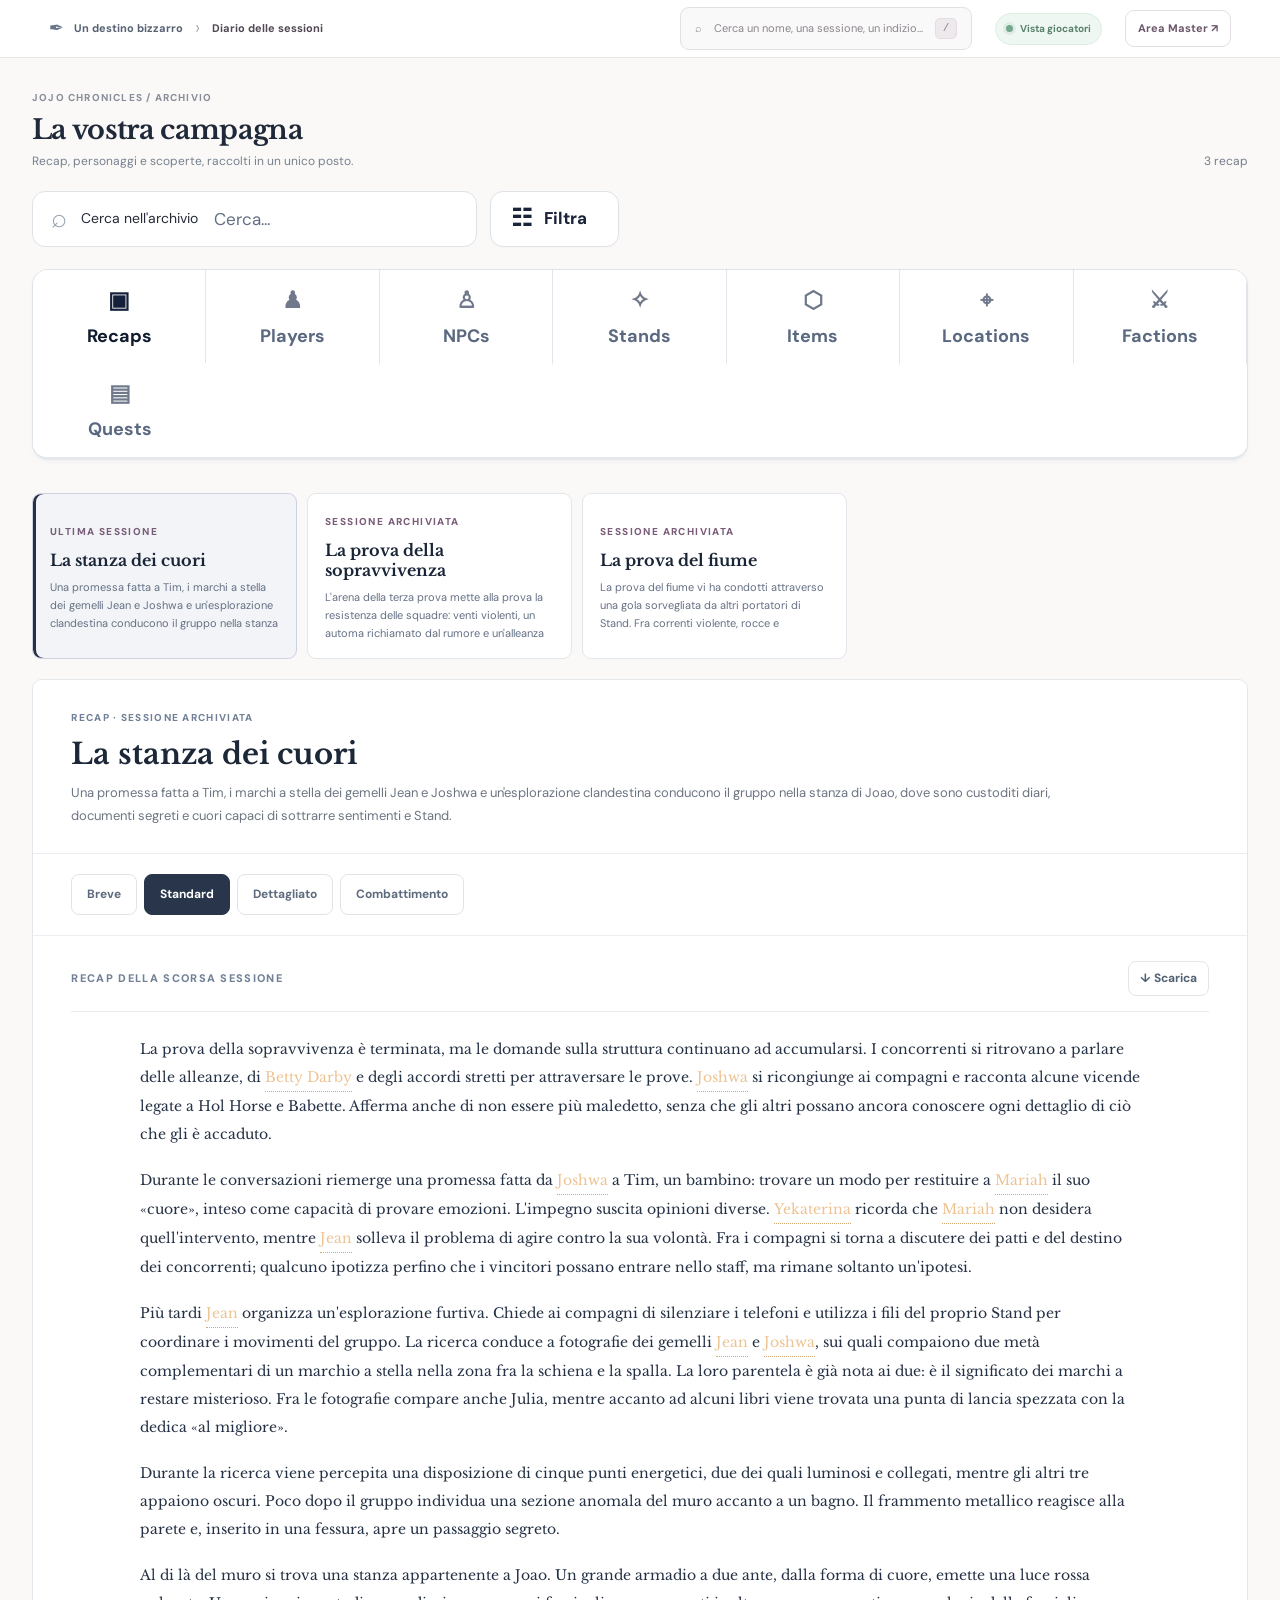
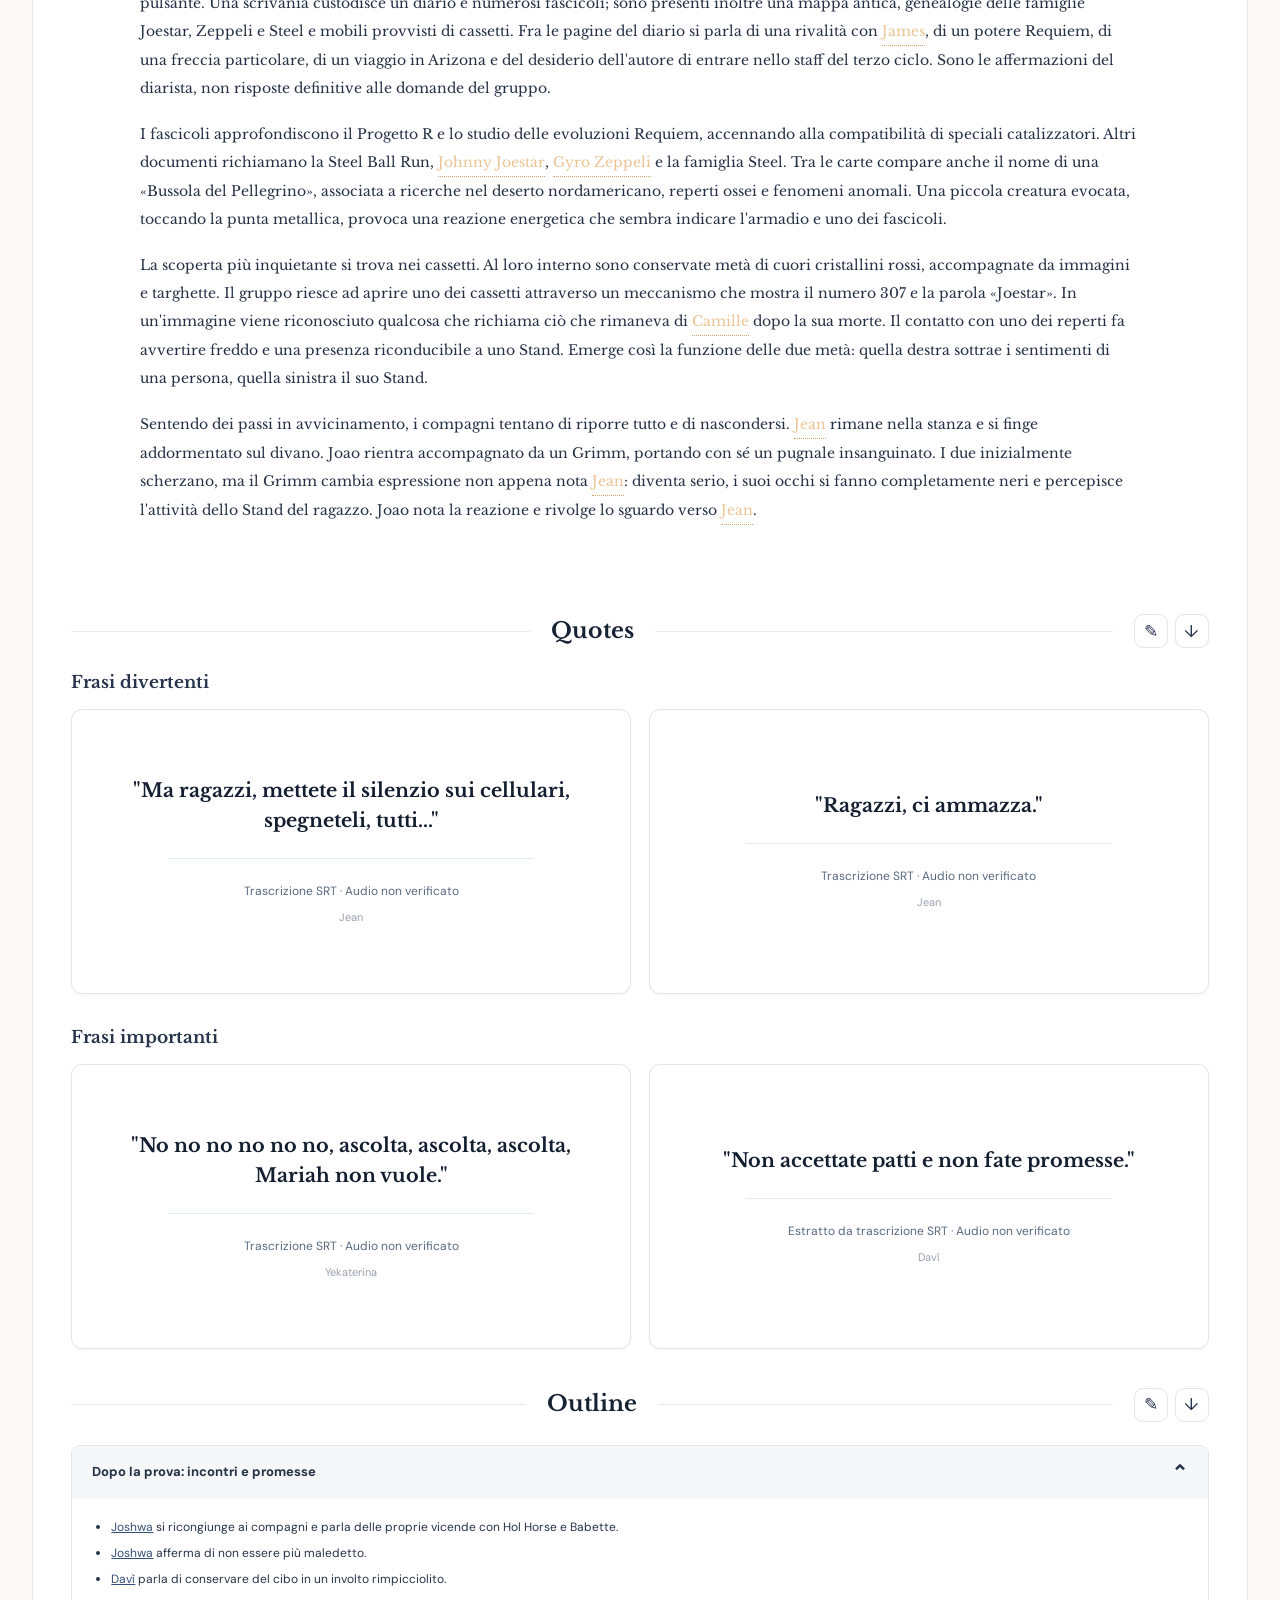
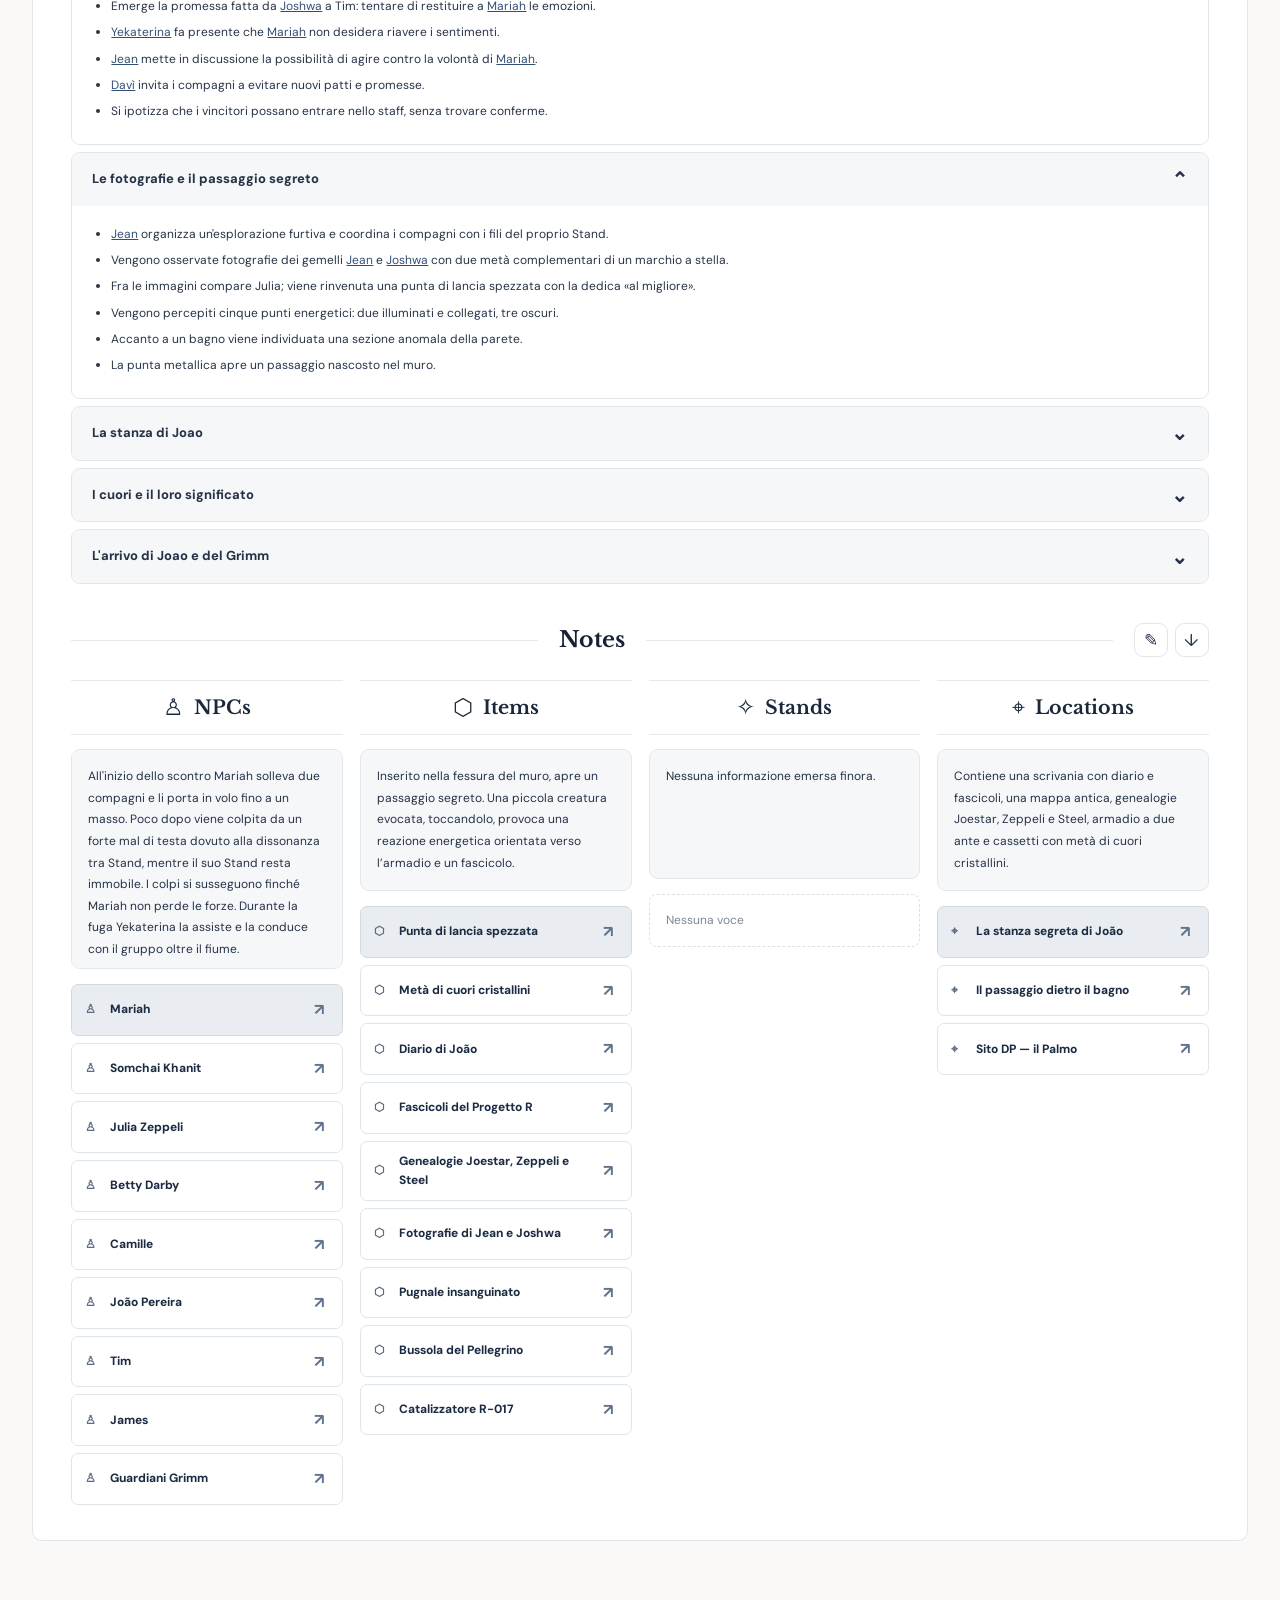
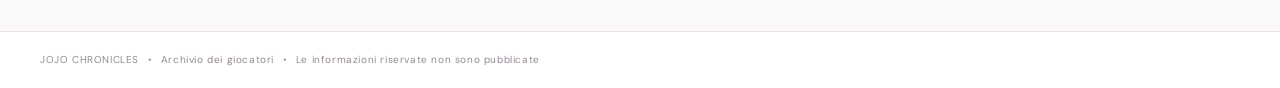
==== commit 0d93e699: "Integra Documenti come sezione nativa di JoJo Chronicles con navigazione e schede wiki" ====
--- a/docs/index.html
+++ b/docs/index.html
@@ -8,9 +8,10 @@
 <link rel="stylesheet" href="assets/stands.css?v=1"/>
 <link rel="stylesheet" href="assets/craig-speakers.css?v=1"/>
 <link rel="stylesheet" href="assets/ranking.css?v=1"/>
+<link rel="stylesheet" href="assets/documents.css?v=1"/>
 <script defer src="assets/stand-visibility.js?v=3"></script>
 <script defer src="assets/ranking.js?v=1"></script>
-<script defer src="assets/app-v2.js?v=31"></script></head>
+<script defer src="assets/app-v2.js?v=32"></script></head>
 <body>
 <div class="shell">
  <aside class="sidebar" id="sidebar" aria-label="Navigazione principale">
@@ -26,7 +27,7 @@
    <button class="nav-link" data-nav="compendio"><span class="nav-icon">▦</span>Wiki della campagna <span class="nav-count" id="nav-entry-count">—</span></button>
    <button class="nav-link" data-nav="stand"><span class="nav-icon">✧</span>Stand incontrati <span class="nav-count" id="nav-stand-count">—</span></button>
    <button class="nav-link" data-nav="oggetti"><span class="nav-icon">⌑</span>Oggetti</button>
-   <a class="nav-link" href="documenti.html"><span class="nav-icon">▣</span>Documenti</a>
+   <button class="nav-link" data-nav="documenti"><span class="nav-icon">▣</span>Documenti</button>
    <button class="nav-link" data-nav="prove"><span class="nav-icon">⚑</span>Prove</button>
    <button class="nav-link" data-nav="cronologia"><span class="nav-icon">◇</span>Cronologia</button>
    <button class="nav-link" data-nav="misteri"><span class="nav-icon">❖</span>Misteri</button>
@@ -45,8 +46,8 @@
   <main class="main" id="main" tabindex="-1">
    <section class="view" id="view-home">
     <div class="eyebrow">LA VOSTRA CAMPAGNA <span class="eyebrow-rule"></span> CRONACHE</div>
-    <div class="home-hero"><div class="hero-copy"><p class="section-meta"><span class="hero-status-dot"></span> CAMPAGNA IN CORSO</p><h1 id="campaign-title">Un destino <em>bizzarro.</em></h1><p class="hero-sub" id="campaign-subtitle">Le storie, i luoghi e i personaggi che avete incontrato. Nessun segreto del Master.</p><div class="hero-actions"><button class="primary-btn" id="hero-session">Leggi l'ultima sessione <span>↗</span></button><button class="secondary-btn" data-go="compendio">Esplora il compendio →</button><a class="secondary-btn" href="documenti.html">Leggi i documenti ritrovati ↗</a></div></div><div class="hero-mark"><div class="hero-symbol">✒</div><span>CRONACHE DI JOJO</span></div></div>
-    <div class="sq-campaign-nav" aria-label="Sezioni campagna"><button data-go="sessioni"><span class="sq-quick-icon">▤</span><strong>Riepiloghi</strong><small>Le sessioni</small></button><button data-go="classifica"><span class="sq-quick-icon">♛</span><strong>Classifica</strong><small>Il torneo</small></button><button data-go="pg"><span class="sq-quick-icon">♟</span><strong>Personaggi</strong><small>I protagonisti</small></button><button data-go="npc"><span class="sq-quick-icon">♜</span><strong>NPC</strong><small>Incontri e rapporti</small></button><button data-go="stand"><span class="sq-quick-icon">✧</span><strong>Stand</strong><small>Quelli incontrati</small></button><button data-go="oggetti"><span class="sq-quick-icon">♢</span><strong>Oggetti</strong><small>Scoperte e bottino</small></button><button data-go="prove"><span class="sq-quick-icon">⚑</span><strong>Prove</strong><small>Sfide e obiettivi</small></button><button data-go="compendio"><span class="sq-quick-icon">✧</span><strong>Wiki</strong><small>Tutte le voci</small></button></div>
+    <div class="home-hero"><div class="hero-copy"><p class="section-meta"><span class="hero-status-dot"></span> CAMPAGNA IN CORSO</p><h1 id="campaign-title">Un destino <em>bizzarro.</em></h1><p class="hero-sub" id="campaign-subtitle">Le storie, i luoghi e i personaggi che avete incontrato. Nessun segreto del Master.</p><div class="hero-actions"><button class="primary-btn" id="hero-session">Leggi l'ultima sessione <span>↗</span></button><button class="secondary-btn" data-go="compendio">Esplora il compendio →</button><button class="secondary-btn" data-go="documenti">Leggi i documenti ritrovati ↗</button></div></div><div class="hero-mark"><div class="hero-symbol">✒</div><span>CRONACHE DI JOJO</span></div></div>
+    <div class="sq-campaign-nav" aria-label="Sezioni campagna"><button data-go="sessioni"><span class="sq-quick-icon">▤</span><strong>Riepiloghi</strong><small>Le sessioni</small></button><button data-go="classifica"><span class="sq-quick-icon">♛</span><strong>Classifica</strong><small>Il torneo</small></button><button data-go="pg"><span class="sq-quick-icon">♟</span><strong>Personaggi</strong><small>I protagonisti</small></button><button data-go="npc"><span class="sq-quick-icon">♜</span><strong>NPC</strong><small>Incontri e rapporti</small></button><button data-go="stand"><span class="sq-quick-icon">✧</span><strong>Stand</strong><small>Quelli incontrati</small></button><button data-go="oggetti"><span class="sq-quick-icon">♢</span><strong>Oggetti</strong><small>Scoperte e bottino</small></button><button data-go="prove"><span class="sq-quick-icon">⚑</span><strong>Prove</strong><small>Sfide e obiettivi</small></button><button data-go="compendio"><span class="sq-quick-icon">✧</span><strong>Wiki</strong><small>Tutte le voci</small></button><button data-go="documenti"><span class="sq-quick-icon">▣</span><strong>Documenti</strong><small>Archivio João</small></button></div>
     <div class="stats"><div class="stat"><span>SESSIONI NEL DIARIO</span><strong id="count-sessions">0</strong><small>Resoconti archiviati</small></div><div class="stat"><span>VOCI DEL COMPENDIO</span><strong id="count-entries">0</strong><small>Informazioni conosciute</small></div><div class="stat"><span>STAND CONOSCIUTI</span><strong id="count-stand">0</strong><small>Abilità osservate</small></div><div class="stat"><span>MOMENTI DELLA STORIA</span><strong id="count-events">0</strong><small>Passaggi nella cronologia</small></div></div>
     <div class="home-columns"><div class="home-primary"><div class="section-line"><div><span class="overline">ULTIMA SESSIONE</span><h2>Riprendi la storia</h2></div><button class="text-button" data-go="sessioni">Tutte le sessioni ↗</button></div><div id="featured-session"></div><div class="section-line space-top"><div><span class="overline">APPENA SCOPERTI</span><h2>Dal compendio</h2></div><button class="text-button" data-go="compendio">Esplora ↗</button></div><div class="featured-entities" id="home-entities"></div></div>
     <div class="home-secondary"><div class="insight"><span class="overline">MEMORIA DI CAMPAGNA</span><h3>Ricordi una scena,<br/>ma non dove?</h3><p>Cerca nelle sessioni, nelle schede e negli eventi archiviati. Ogni risultato rimanda al punto da cui proviene.</p><button class="secondary-btn block" data-go="ricerca">Cerca nella storia ↗</button></div><div class="next-events"><span class="overline">PASSAGGI RECENTI</span><div id="home-moments"></div><button class="text-button" data-go="cronologia">Cronologia completa →</button></div></div></div>
@@ -81,6 +82,18 @@
    <section class="view hidden" id="view-compendio"><div class="page-heading"><span class="overline">PERSONE • POTERI • LUOGHI</span><h1>Compendio</h1><p>Chi avete incontrato e cosa avete scoperto. Ogni scheda mostra i legami con gli altri elementi della storia.</p></div><div class="filterbar" id="filters"></div><div class="compendium-toolbar"><span id="entry-count-label">—</span><div class="compendium-controls"><div class="view-mode" aria-label="Visualizzazione schede"><button type="button" id="view-grid" class="view-mode-btn active" aria-label="Vista griglia" title="Vista griglia">▦</button><button type="button" id="view-list" class="view-mode-btn" aria-label="Vista elenco" title="Vista elenco">☷</button></div><label><span class="sr-only">Filtra le schede</span><input class="field compact" id="entry-search" placeholder="Filtra le schede…" autocomplete="off"/></label></div></div><div id="entry-grid" class="compendium-grid"></div></section>
    <section class="view hidden" id="view-stand"><div class="page-heading"><span class="overline">WIKI DELLA CAMPAGNA / STAND</span><h1>Stand incontrati</h1><p>Le manifestazioni osservate lungo l’avventura. Ogni potere riportato qui è soltanto quello che è stato rivelato durante una sessione.</p></div><div class="stand-intro"><strong>Il vostro dossier degli Stand.</strong> Le schede compaiono soltanto dopo un incontro documentato in un recap pubblicato e approvato dal Master. Identità, capacità non osservate e statistiche rimangono nascoste.</div><div class="stand-toolbar"><span id="stand-count-label" class="stand-counter">—</span><label><span class="sr-only">Cerca uno Stand incontrato</span><input class="field compact" type="search" id="stand-search" placeholder="Cerca uno Stand o un potere osservato…" autocomplete="off"/></label></div><div id="stand-grid" class="stand-grid"></div></section>
    <section class="view hidden" id="view-oggetti"><div class="page-heading"><span class="overline">WIKI DELLA CAMPAGNA / OGGETTI</span><h1>Oggetti e ritrovamenti</h1><p>Gli oggetti che hanno avuto un ruolo nelle vostre avventure, distinti da quelli conservati nell’inventario.</p></div><div id="items-index" class="character-grid"></div></section>
+   <section class="view hidden documents-view" id="view-documenti">
+    <div class="page-heading"><span class="overline">WIKI DELLA CAMPAGNA / DOCUMENTI RITROVATI</span><h1>Archivio di João Pereira</h1><p>Le carte recuperate durante <strong>La stanza dei cuori</strong>. Ogni documento è collegato alle scoperte catalogate nella Wiki, così puoi seguire i nomi, i luoghi e i misteri senza uscire dal sito.</p></div>
+    <div class="documents-hero">
+      <div class="documents-hero-copy"><span class="documents-kicker">DOSSIER PUBBLICO • DOCUMENTO ORIGINALE</span><h2>Nove reperti. Un’unica storia.</h2><p>Consulta le dodici pagine o apri i singoli documenti. I rapporti e le annotazioni sono fonti interne alla campagna: distingui le osservazioni dalle ipotesi degli autori.</p>
+      <div class="documents-actions"><a class="primary-btn documents-pdf-button" href="assets/archivio-joao-pereira.pdf" target="_blank" rel="noopener">Apri il PDF integrale ↗</a><button class="secondary-btn" type="button" data-entry-open="archivio-joao-documenti">Apri la scheda nella Wiki →</button></div></div>
+      <div class="documents-hero-facts"><div><strong>09</strong><span>documenti</span></div><div><strong>12</strong><span>pagine</span></div><div><strong id="documents-linked-count">—</strong><span>schede collegate</span></div></div>
+    </div>
+    <div class="documents-section-heading"><div><span class="overline">FONTI ORIGINALI</span><h2>Indice dei documenti</h2><p>Apri il PDF di ciascun reperto oppure consulta le relative schede enciclopediche.</p></div></div>
+    <div class="documents-grid" id="documents-grid"></div>
+    <div class="documents-related-header"><span class="overline">SCOPERTE NELL’ENCICLOPEDIA</span><h2>Da leggere nella Wiki</h2><p>Le principali informazioni emerse dall’archivio, organizzate come schede della campagna.</p></div>
+    <div class="documents-discovery-grid" id="documents-discoveries"></div>
+   </section>
    <section class="view hidden" id="view-prove"><div class="page-heading"><span class="overline">WIKI DELLA CAMPAGNA / OBIETTIVI</span><h1>Prove e obiettivi</h1><p>Le sfide che avete affrontato, gli esiti conosciuti e le prove ancora da superare.</p></div><div id="trials-index" class="compendium-grid"></div></section>
    <section class="view hidden" id="view-cronologia"><div class="page-heading"><span class="overline">RICOSTRUISCI GLI AVVENIMENTI</span><h1>Cronologia</h1><p>Momenti significativi della campagna, nell'ordine in cui si sono svolti.</p></div><div id="timeline-list" class="history-list"></div></section>
    <section class="view hidden" id="view-misteri"><div class="page-heading"><span class="overline">DOMANDE ANCORA APERTE</span><h1>Indizi e fili narrativi</h1><p>Ciò che i personaggi hanno osservato senza aver ancora trovato tutte le risposte. Nessuna anticipazione della trama.</p></div><div id="mystery-list" class="mystery-grid"></div></section>
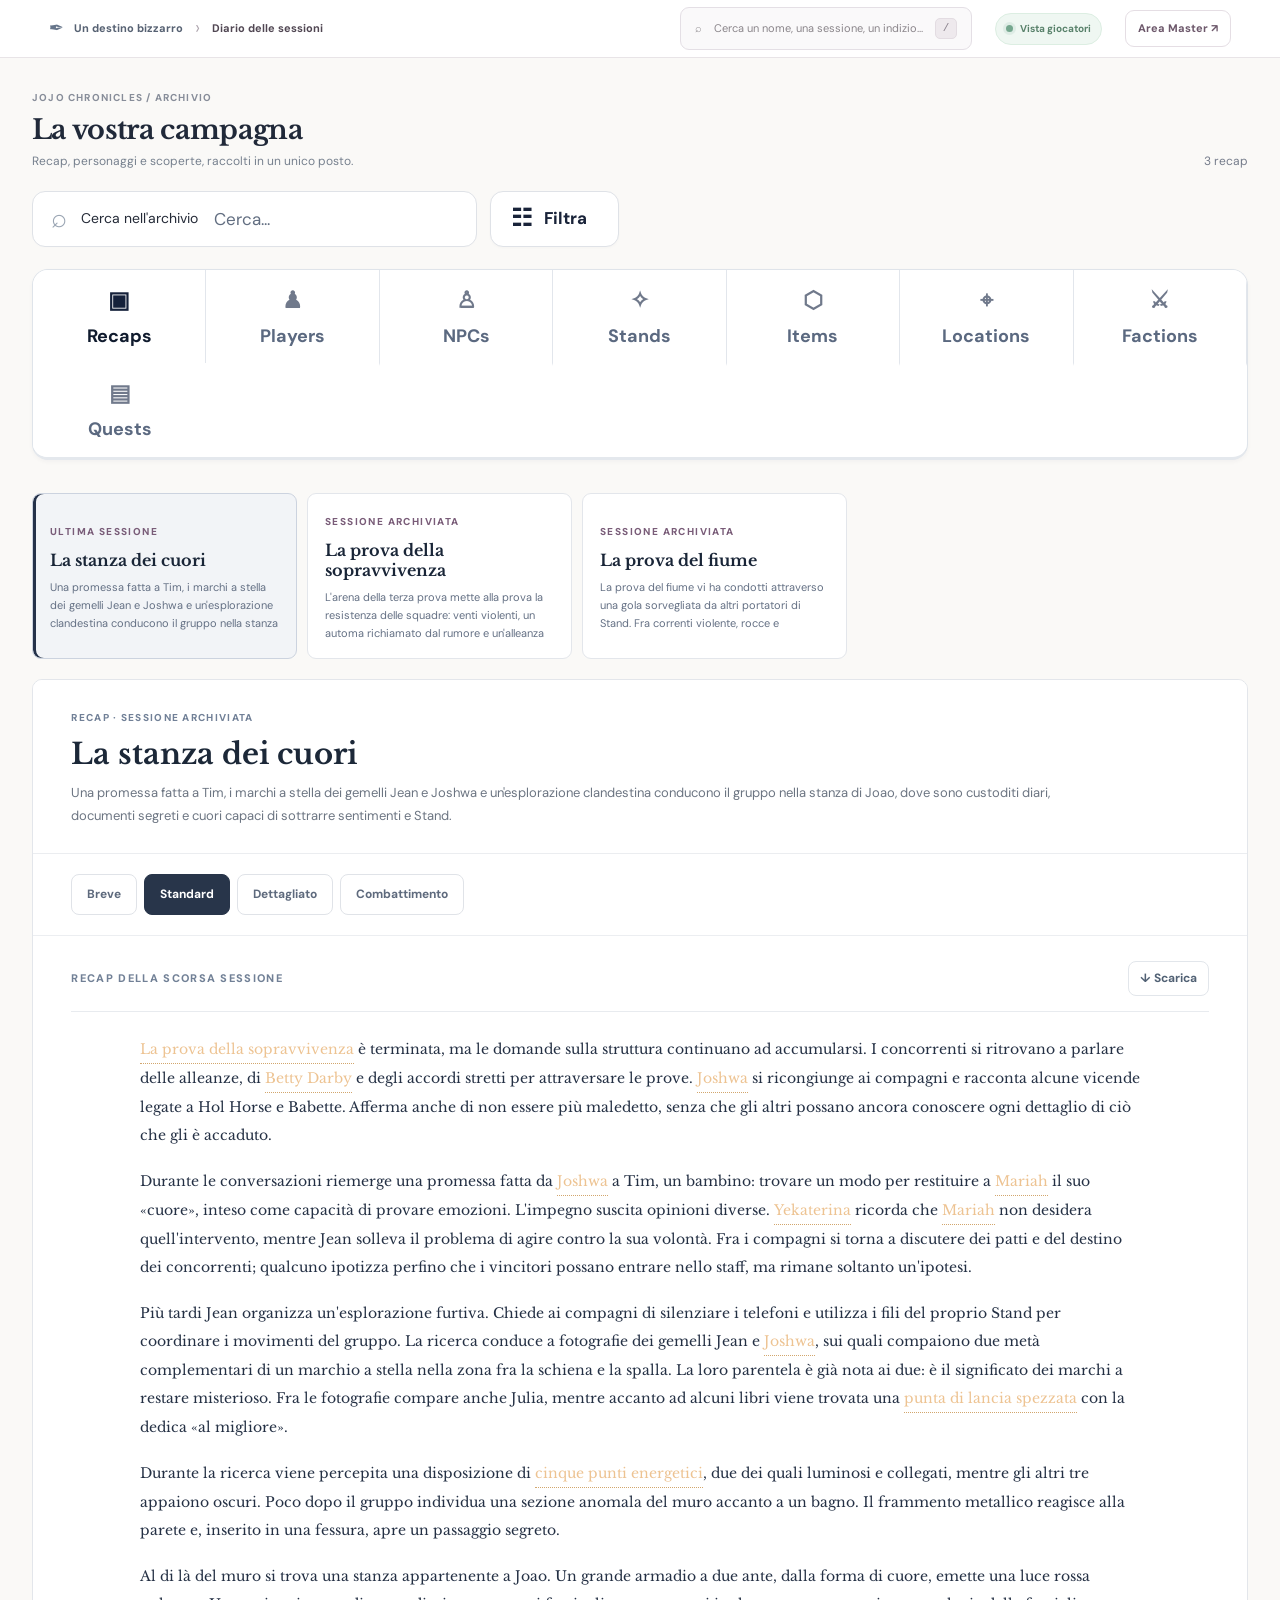
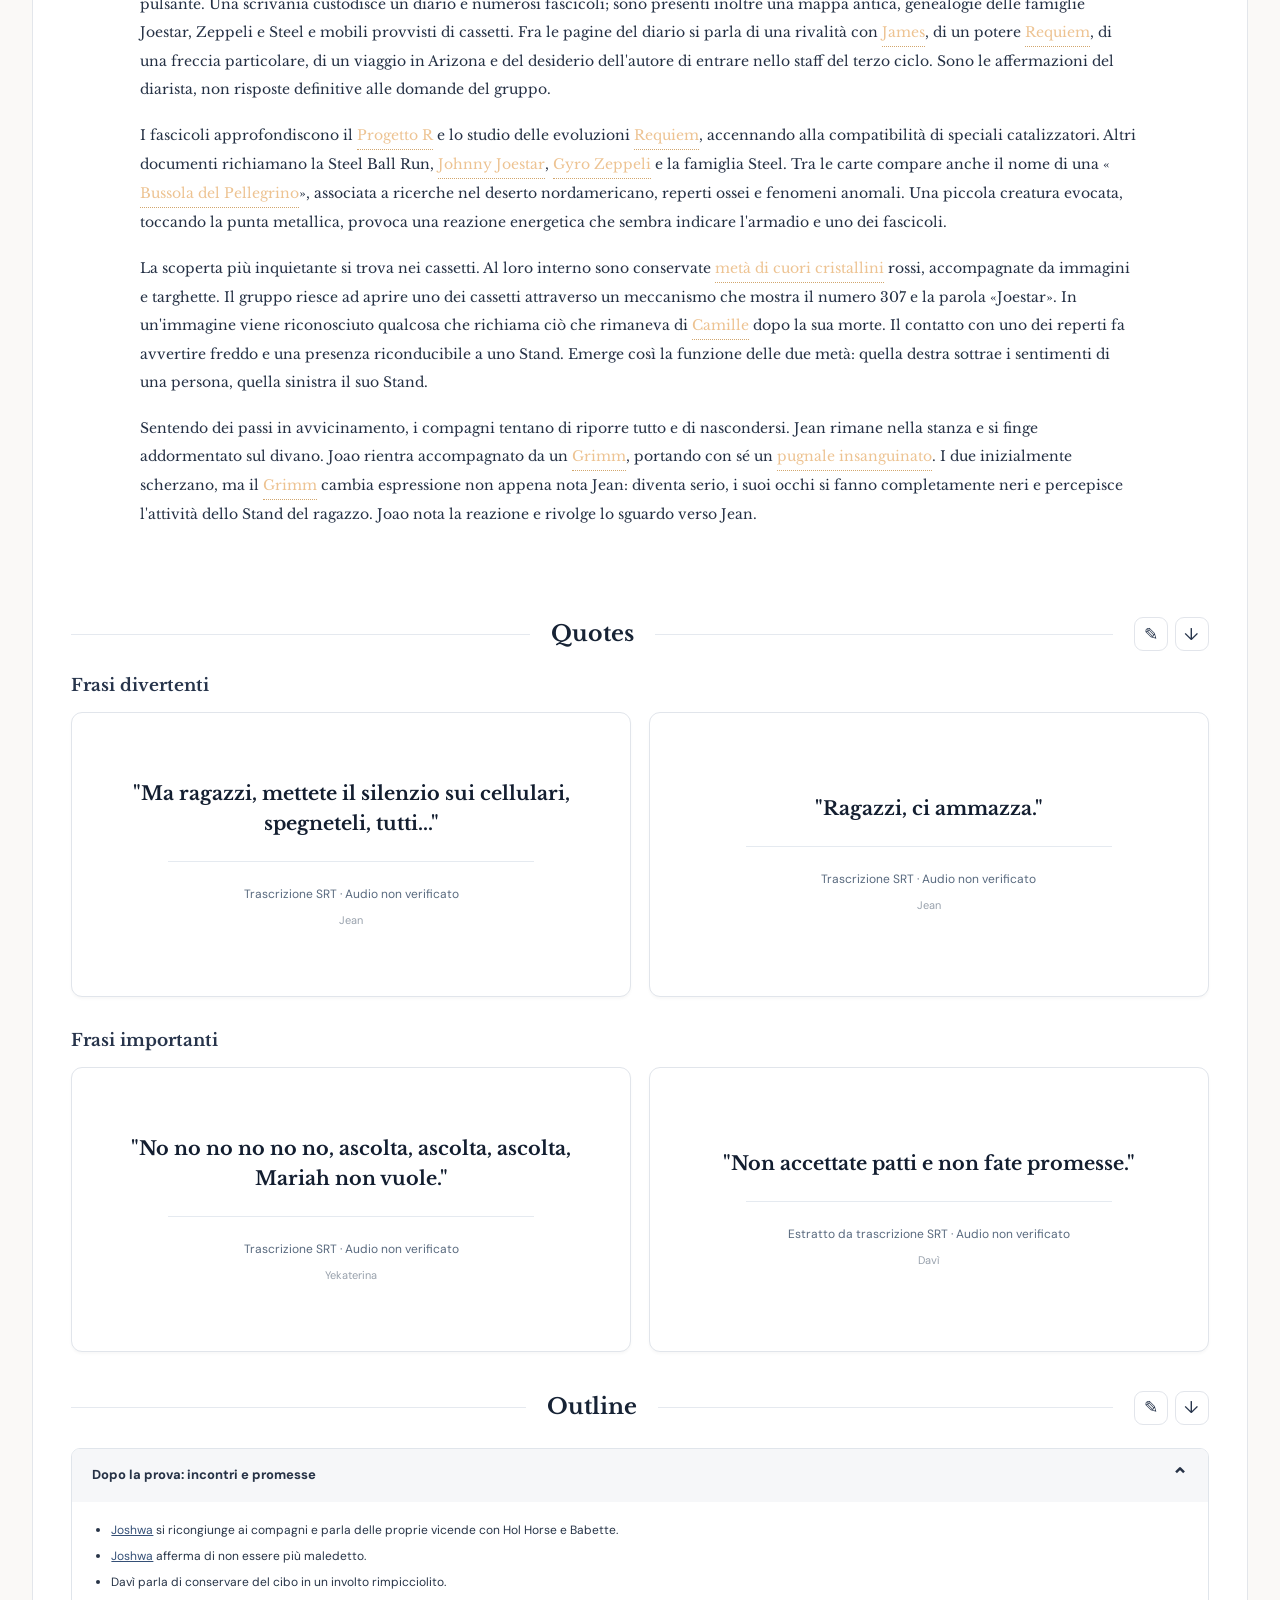
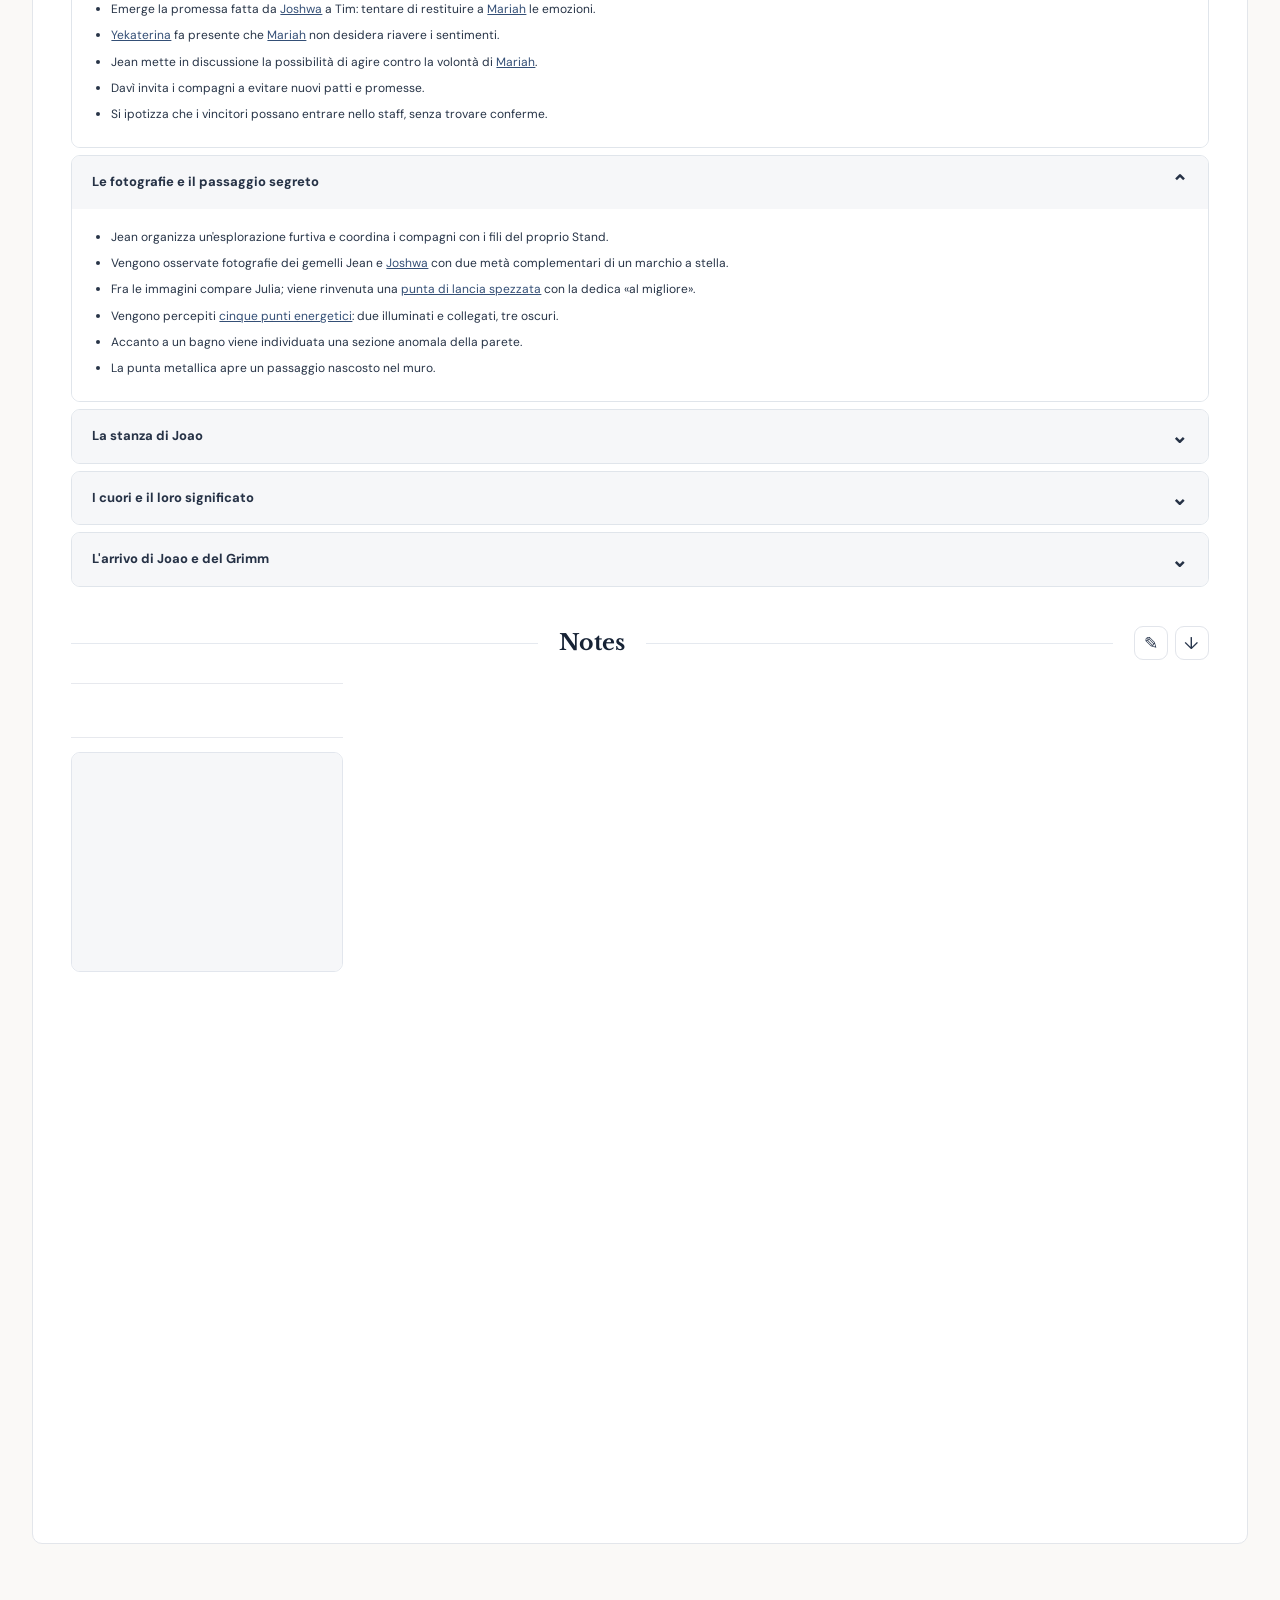
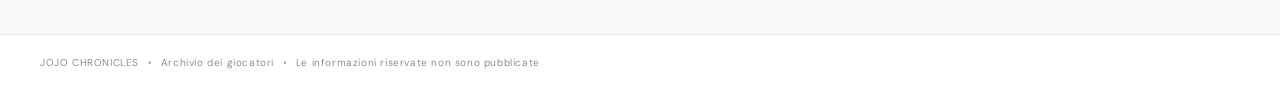
==== commit b9ef6371: "Aggiunge lettura PDF integrata e aggiorna versione risorse Documenti" ====
--- a/docs/index.html
+++ b/docs/index.html
@@ -8,10 +8,10 @@
 <link rel="stylesheet" href="assets/stands.css?v=1"/>
 <link rel="stylesheet" href="assets/craig-speakers.css?v=1"/>
 <link rel="stylesheet" href="assets/ranking.css?v=1"/>
-<link rel="stylesheet" href="assets/documents.css?v=1"/>
+<link rel="stylesheet" href="assets/documents.css?v=2"/>
 <script defer src="assets/stand-visibility.js?v=3"></script>
 <script defer src="assets/ranking.js?v=1"></script>
-<script defer src="assets/app-v2.js?v=32"></script></head>
+<script defer src="assets/app-v2.js?v=33"></script></head>
 <body>
 <div class="shell">
  <aside class="sidebar" id="sidebar" aria-label="Navigazione principale">
@@ -93,6 +93,10 @@
     <div class="documents-grid" id="documents-grid"></div>
     <div class="documents-related-header"><span class="overline">SCOPERTE NELL’ENCICLOPEDIA</span><h2>Da leggere nella Wiki</h2><p>Le principali informazioni emerse dall’archivio, organizzate come schede della campagna.</p></div>
     <div class="documents-discovery-grid" id="documents-discoveries"></div>
+    <details class="documents-preview"><summary>Sfoglia il fascicolo completo qui nel sito <span>⌄</span></summary>
+      <div class="documents-preview-body"><iframe title="Archivio di João Pereira: PDF completo" loading="lazy" src="assets/archivio-joao-pereira.pdf#view=FitH"></iframe>
+      <p>Se il PDF non viene visualizzato nel browser, puoi <a href="assets/archivio-joao-pereira.pdf" target="_blank" rel="noopener">aprirlo in una scheda separata</a>.</p></div>
+    </details>
    </section>
    <section class="view hidden" id="view-prove"><div class="page-heading"><span class="overline">WIKI DELLA CAMPAGNA / OBIETTIVI</span><h1>Prove e obiettivi</h1><p>Le sfide che avete affrontato, gli esiti conosciuti e le prove ancora da superare.</p></div><div id="trials-index" class="compendium-grid"></div></section>
    <section class="view hidden" id="view-cronologia"><div class="page-heading"><span class="overline">RICOSTRUISCI GLI AVVENIMENTI</span><h1>Cronologia</h1><p>Momenti significativi della campagna, nell'ordine in cui si sono svolti.</p></div><div id="timeline-list" class="history-list"></div></section>
--- a/docs/assets/documents.css
+++ b/docs/assets/documents.css
@@ -0,0 +1,43 @@
+/* Documenti: stessa palette, tipografia e componenti di JoJo Chronicles. */
+.documents-view{max-width:1280px}
+.documents-view .page-heading{margin-bottom:26px}
+.documents-view .page-heading p{max-width:860px}
+.documents-hero{background:linear-gradient(135deg,#221d2b,#181922 64%);border:1px solid var(--line2);border-radius:15px;padding:clamp(22px,3vw,42px);display:grid;grid-template-columns:minmax(0,1.8fr) minmax(180px,.62fr);align-items:center;gap:28px;margin-bottom:46px}
+.documents-kicker{display:block;color:var(--accent);text-transform:uppercase;letter-spacing:.17em;font-size:10px;font-weight:800}
+.documents-hero h2,.documents-section-heading h2,.documents-related-header h2{font-family:Georgia,'Times New Roman',serif;color:var(--text);font-size:clamp(24px,3vw,35px);margin:8px 0 12px;letter-spacing:-.035em}
+.documents-hero p{color:var(--muted);font-size:14px;max-width:680px;line-height:1.75;margin-bottom:23px}
+.documents-actions{display:flex;flex-wrap:wrap;gap:12px}
+.documents-actions .primary-btn,.documents-actions .secondary-btn{display:inline-flex;align-items:center;justify-content:center;text-decoration:none;min-height:42px;padding:11px 17px}
+.documents-hero-facts{display:grid;grid-template-columns:1fr;gap:15px}
+.documents-hero-facts>div{display:flex;align-items:baseline;gap:13px;padding:6px 0 14px;border-bottom:1px solid #484250}
+.documents-hero-facts>div:last-child{border-bottom:0}
+.documents-hero-facts strong{font-family:Georgia,serif;font-size:38px;line-height:1;color:#e6ca9c;font-weight:500}
+.documents-hero-facts span{color:var(--muted);font-size:12px}
+.documents-section-heading,.documents-related-header{margin-bottom:21px}
+.documents-section-heading h2,.documents-related-header h2{margin-bottom:4px}
+.documents-section-heading p,.documents-related-header p{color:var(--muted);font-size:13px}
+.documents-grid{display:grid;grid-template-columns:repeat(2,minmax(0,1fr));gap:16px;margin-bottom:49px}
+.documents-card{background:var(--panel);border:1px solid var(--line2);border-radius:13px;padding:23px;display:flex;flex-direction:column;min-width:0;transition:border-color .16s,transform .16s}
+.documents-card:hover{border-color:#72617c;transform:translateY(-2px)}
+.documents-card-head{display:flex;align-items:center;justify-content:space-between;gap:10px;margin-bottom:12px}
+.documents-number{font:500 32px/1 Georgia,serif;color:var(--accent)}
+.documents-page{font-size:10px;letter-spacing:.1em;text-transform:uppercase;color:var(--dim);font-weight:800}
+.documents-card h3{font:500 21px/1.2 Georgia,serif;color:var(--text);margin:0 0 9px}
+.documents-card>p{color:var(--muted);font-size:13px;line-height:1.65;margin:0 0 17px;flex:1}
+.documents-card-actions{display:flex;gap:10px;margin-bottom:19px}
+.documents-file-link{display:inline-flex;padding:8px 12px;text-decoration:none;color:#18151b;background:var(--accent);font-size:12px;border-radius:7px;font-weight:800}
+.documents-file-link:hover{background:#edcf9c;color:#171219}
+.documents-card-links{border-top:1px solid var(--line);padding-top:14px;display:flex;gap:7px;flex-wrap:wrap;align-content:flex-start}
+.documents-links-label{width:100%;font-size:10px;color:var(--dim);letter-spacing:.1em;font-weight:800;margin-bottom:3px}
+.documents-wiki-link{background:#272330;color:#d5c4e0;border:1px solid #46394e;border-radius:7px;padding:6px 10px;font-size:11px;text-align:left}
+.documents-wiki-link:hover{border-color:var(--accent);color:var(--text);background:#30283b}
+.documents-related-header{margin-top:12px}
+.documents-discovery-grid{display:grid;grid-template-columns:repeat(3,minmax(0,1fr));gap:13px;margin-bottom:36px}
+.documents-discovery-card{background:var(--panel);border:1px solid var(--line2);border-radius:12px;padding:20px;text-align:left;display:flex;flex-direction:column;gap:8px;min-height:154px}
+.documents-discovery-card:hover{border-color:#997ca9;background:#24212d}
+.documents-discovery-card strong{color:var(--text);font:500 19px Georgia,serif}
+.documents-discovery-card p{color:var(--muted);font-size:12px;line-height:1.6;margin:0;flex:1}
+.documents-discovery-action{color:var(--accent);font-size:12px;font-weight:800;margin-top:4px}
+.documents-view .documents-card a:focus-visible,.documents-view .documents-card button:focus-visible{outline:2px solid var(--accent);outline-offset:3px}
+@media(max-width:1000px){.documents-hero{grid-template-columns:1fr}.documents-hero-facts{grid-template-columns:repeat(3,1fr)}.documents-hero-facts>div{flex-direction:column;gap:7px}.documents-discovery-grid{grid-template-columns:repeat(2,minmax(0,1fr))}}
+@media(max-width:690px){.documents-grid,.documents-discovery-grid{grid-template-columns:1fr}.documents-hero{padding:23px}.documents-hero-facts strong{font-size:29px}.documents-card{padding:19px}}
